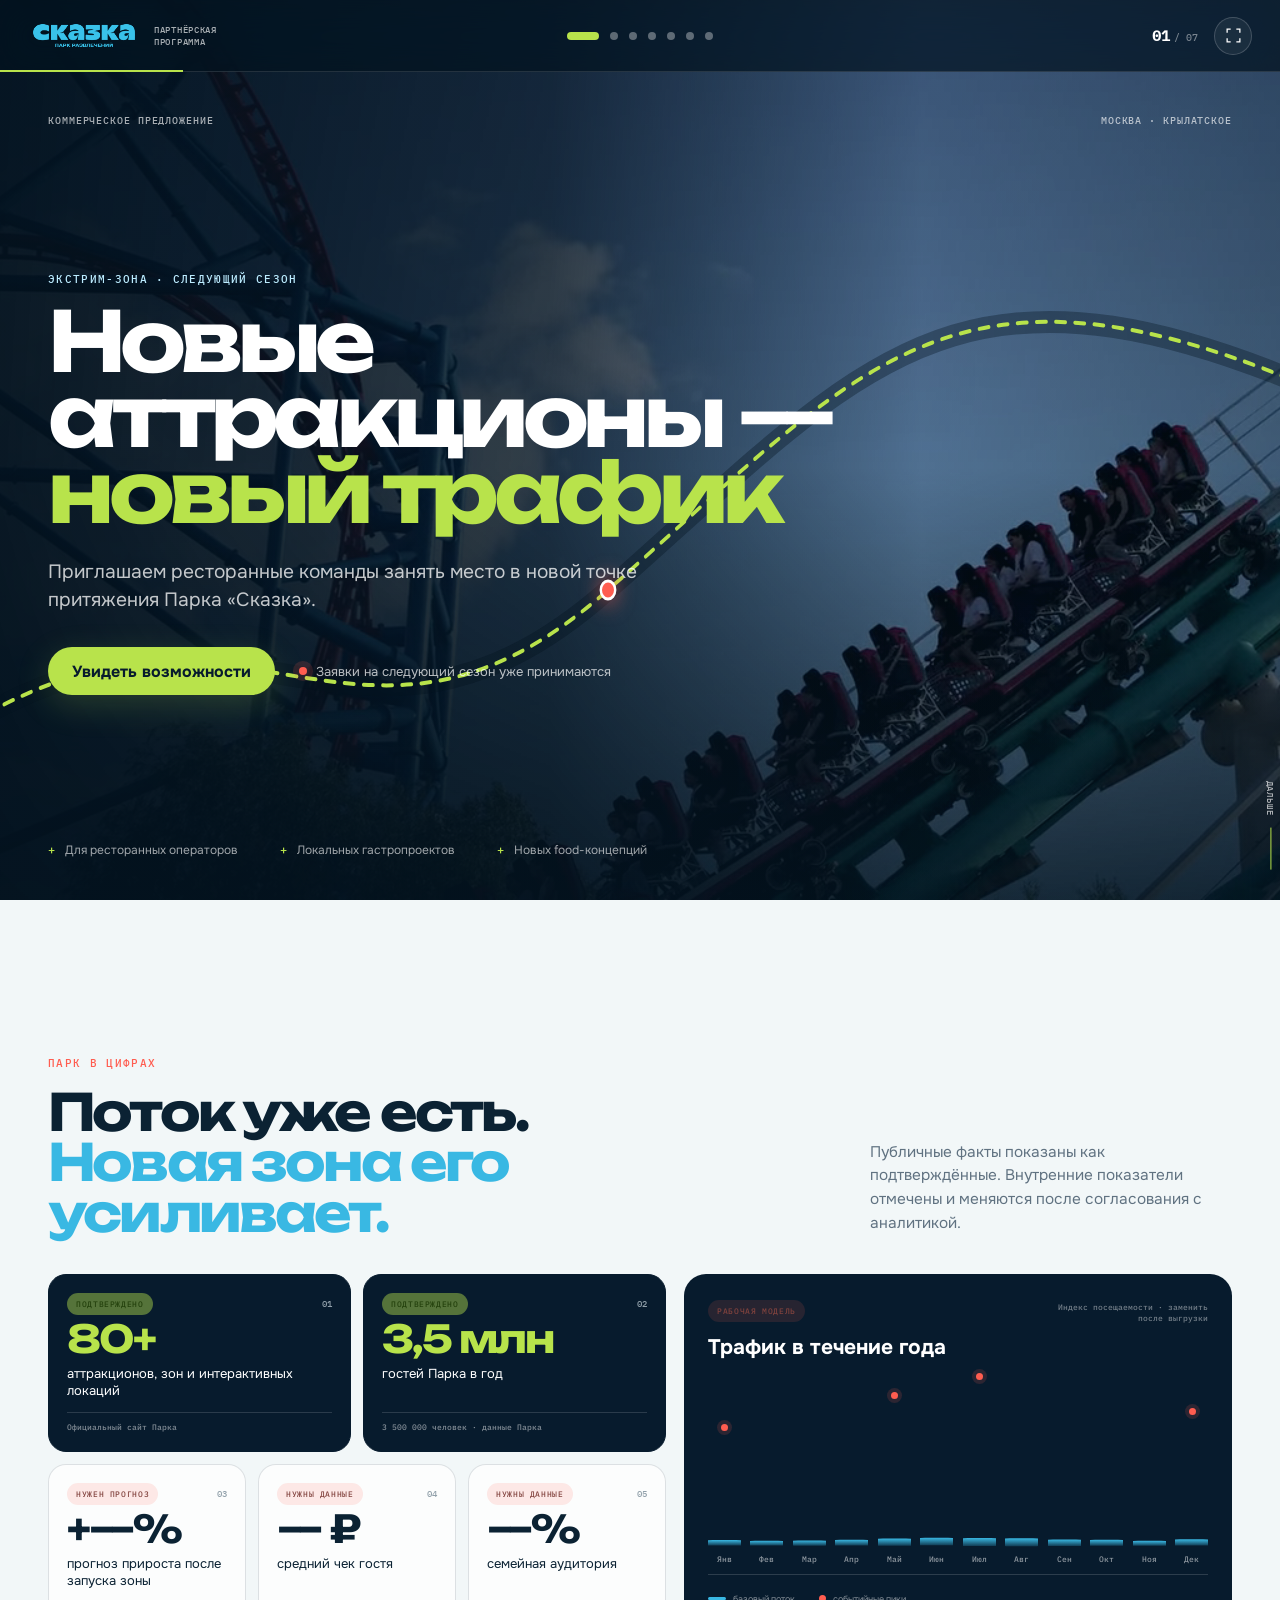
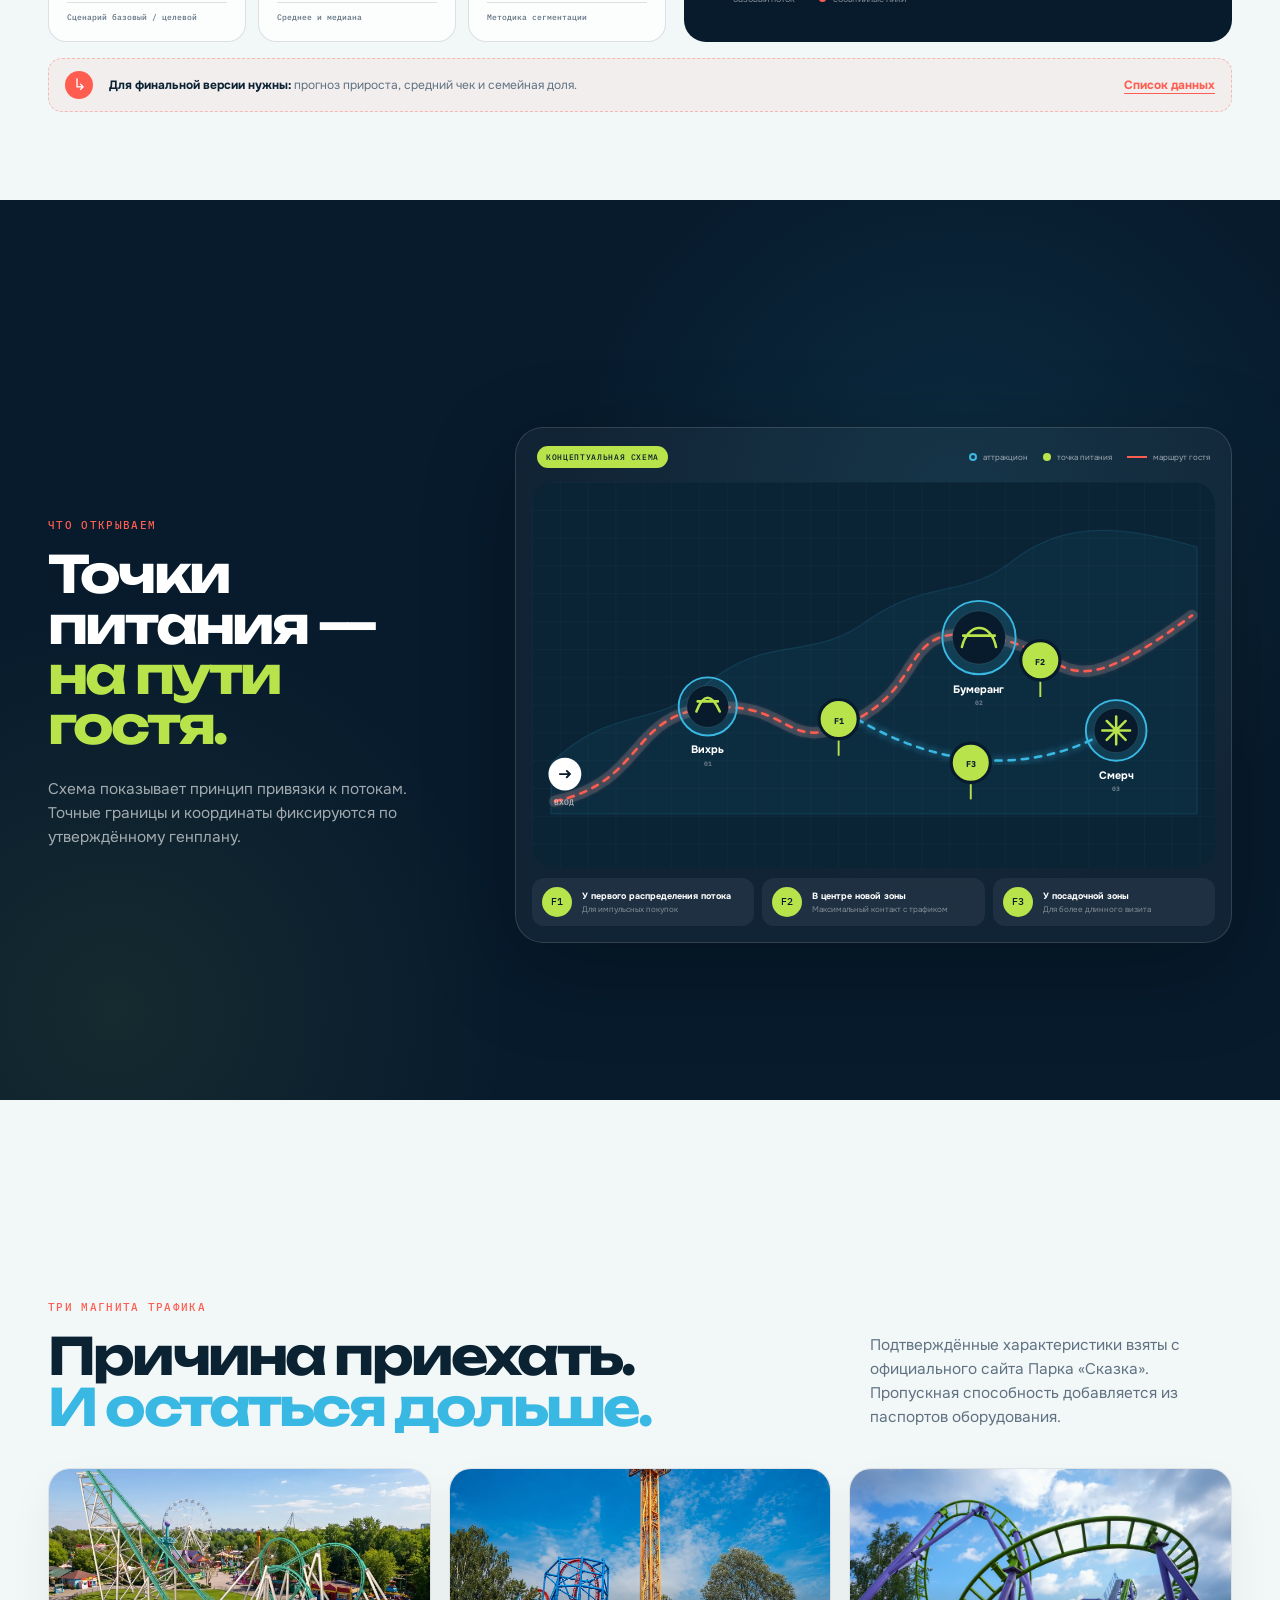
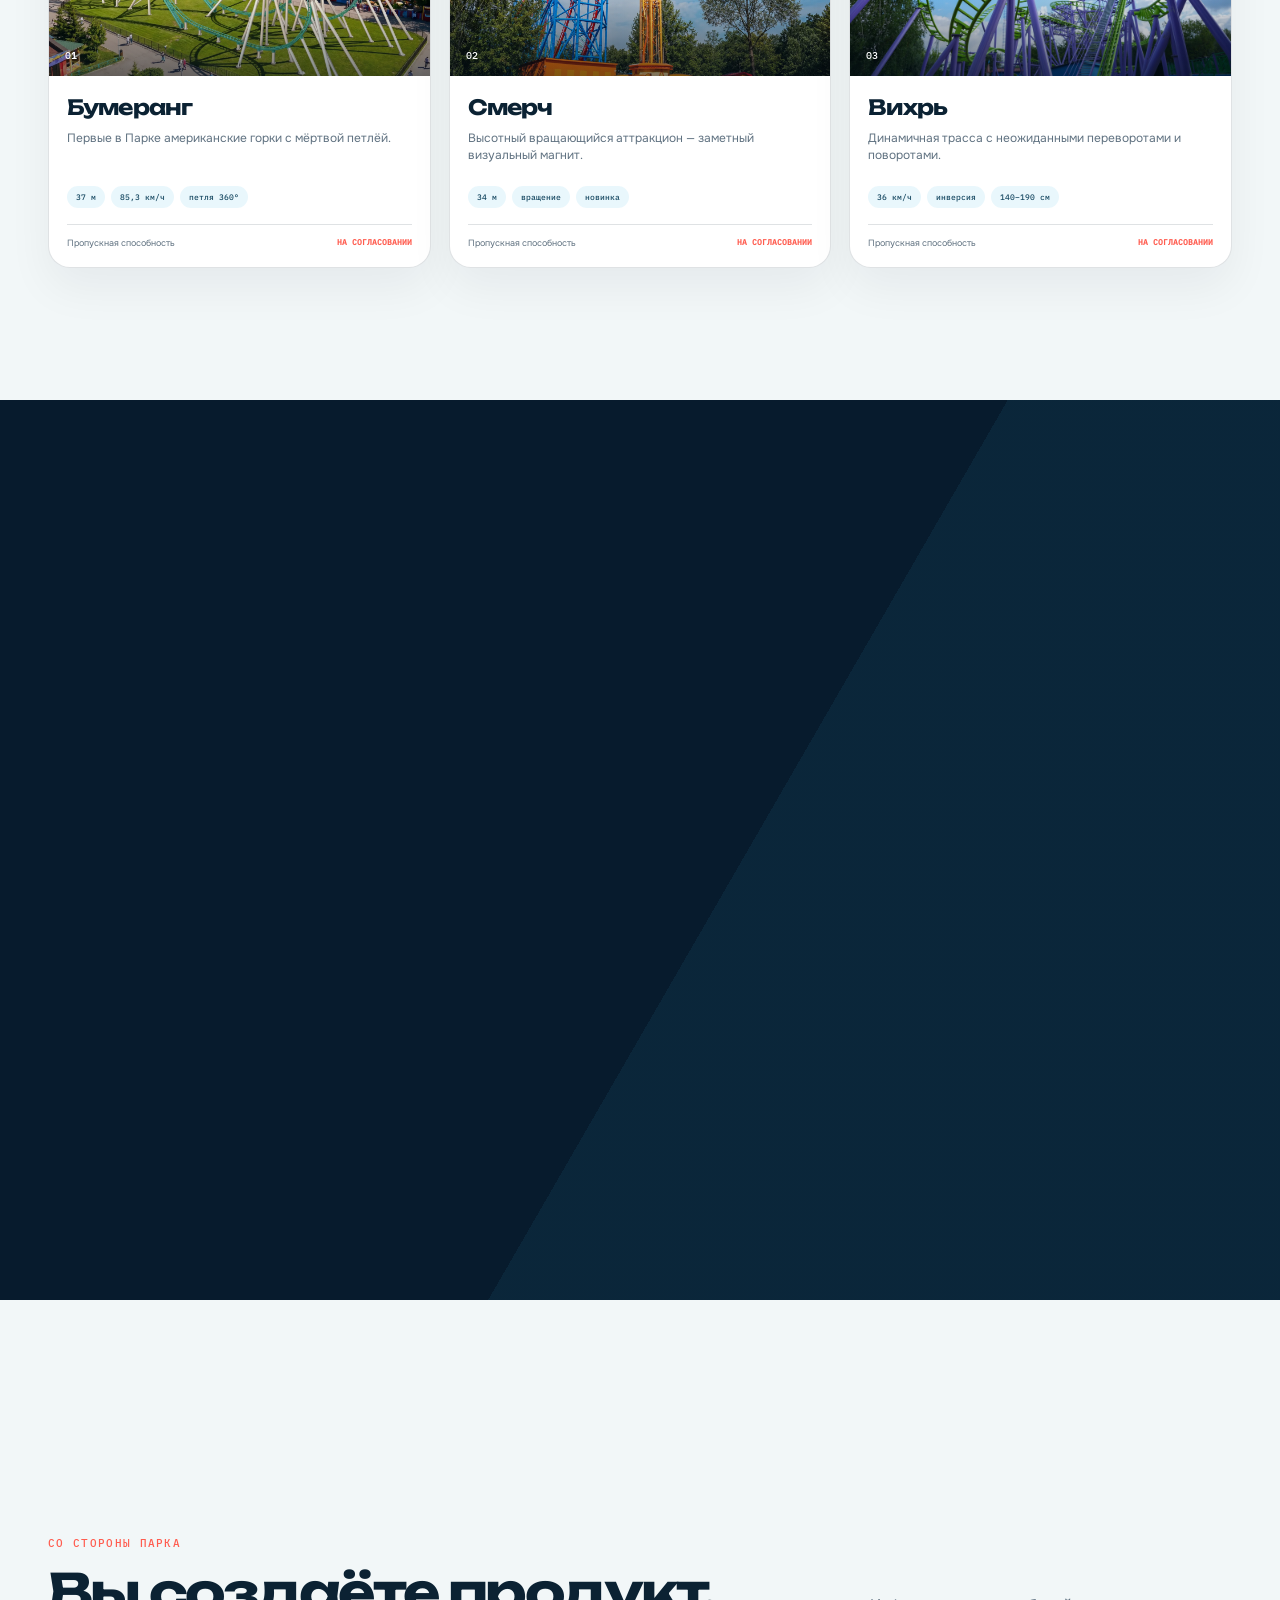
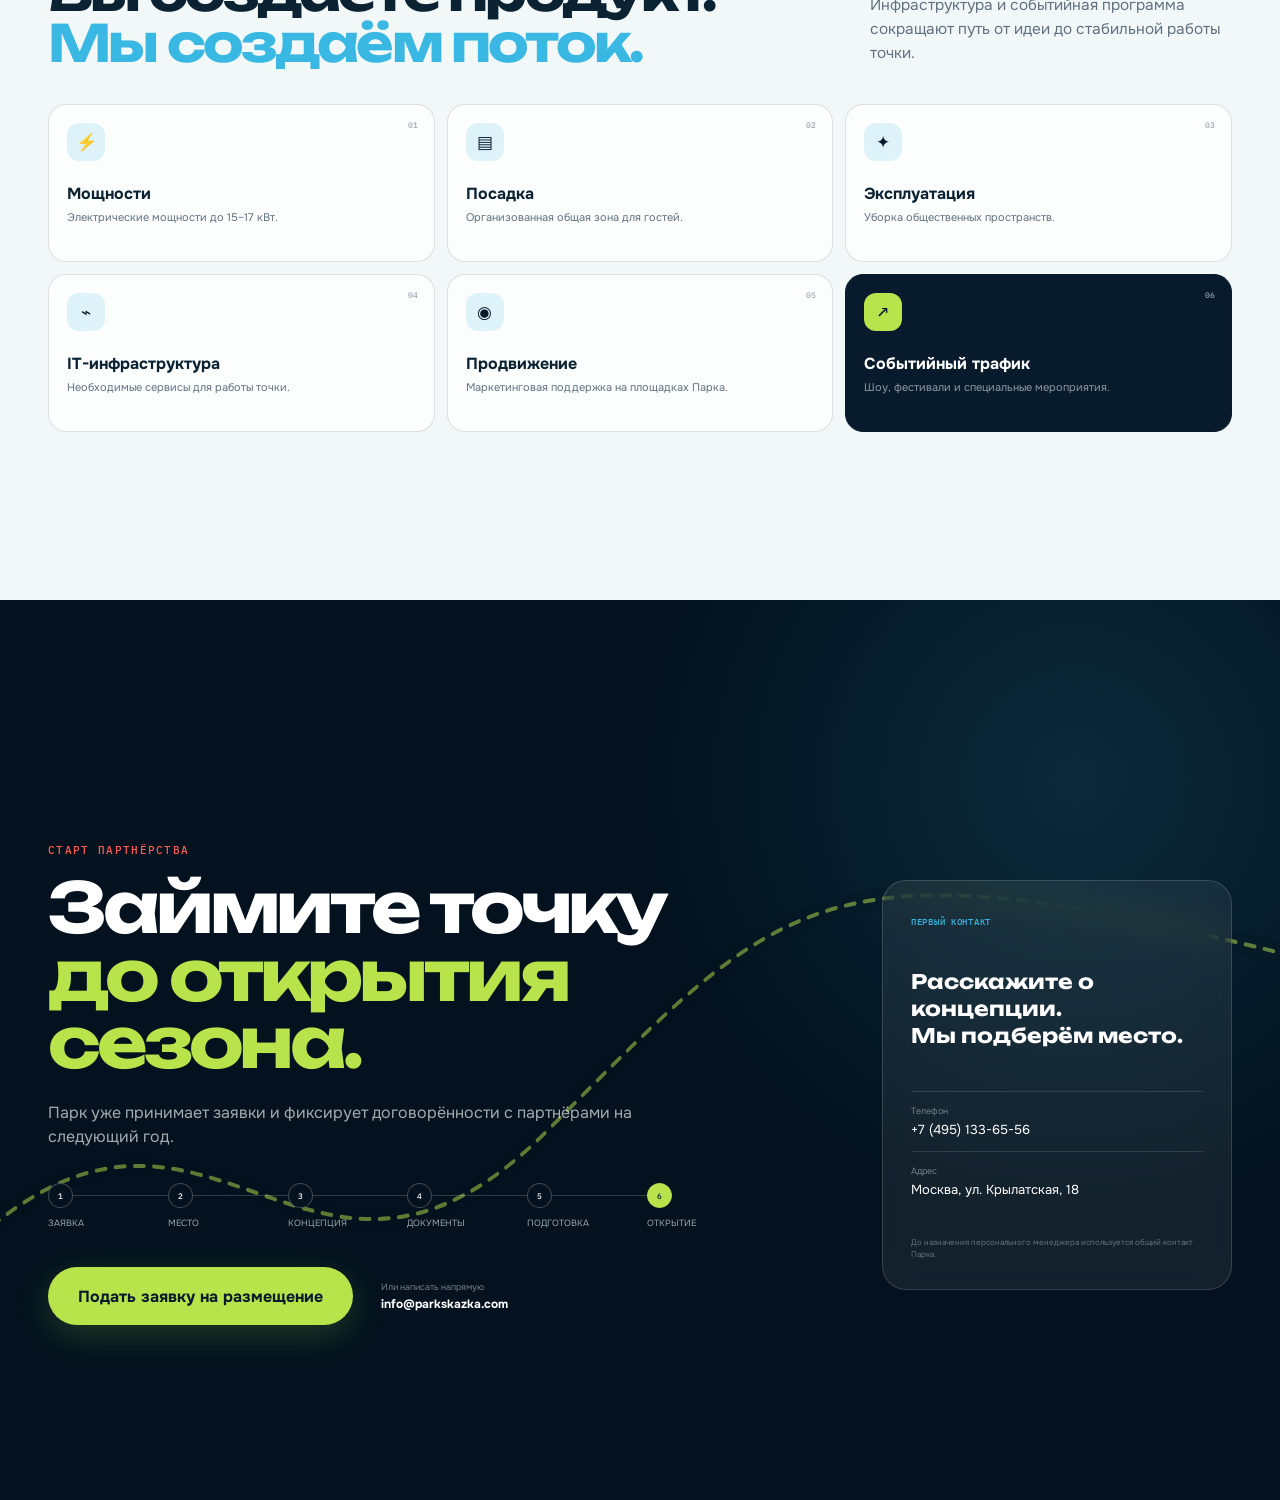
==== index.html @ 06afc8cb "Update annual park traffic" ====
<!doctype html>
<html lang="ru">
<head>
  <meta charset="utf-8">
  <meta name="viewport" content="width=device-width, initial-scale=1">
  <meta name="theme-color" content="#071b2d">
  <meta name="description" content="Коммерческая web-презентация Парка «Сказка» для ресторанных операторов и гастрономических проектов.">
  <link rel="canonical" href="https://nessbleesn.github.io/skazka-gastro-partners/">
  <meta property="og:type" content="website">
  <meta property="og:locale" content="ru_RU">
  <meta property="og:site_name" content="Парк «Сказка»">
  <meta property="og:title" content="Новые аттракционы — новый трафик">
  <meta property="og:description" content="Партнёрская программа Парка «Сказка» для ресторанных операторов и гастрономических проектов.">
  <meta property="og:url" content="https://nessbleesn.github.io/skazka-gastro-partners/">
  <meta property="og:image" content="https://nessbleesn.github.io/skazka-gastro-partners/assets/images/boomerang-hero-poster.jpg">
  <meta name="twitter:card" content="summary_large_image">
  <meta name="twitter:title" content="Новые аттракционы — новый трафик">
  <meta name="twitter:description" content="Партнёрская программа Парка «Сказка» для гастрономических проектов.">
  <meta name="twitter:image" content="https://nessbleesn.github.io/skazka-gastro-partners/assets/images/boomerang-hero-poster.jpg">
  <title>Новые аттракционы — новый трафик | Парк «Сказка»</title>
  <link rel="icon" href="assets/images/skazka-logo.png">
  <link rel="manifest" href="site.webmanifest">
  <link rel="preload" href="assets/fonts/onest-regular.ttf" as="font" type="font/ttf" crossorigin>
  <link rel="preload" href="assets/fonts/unbounded-700.ttf" as="font" type="font/ttf" crossorigin>
  <link rel="stylesheet" href="styles.css">
</head>
<body>
  <a class="skip-link" href="#numbers">Перейти к содержанию</a>

  <header class="deck-header" aria-label="Навигация по презентации">
    <a class="brand" href="#intro" aria-label="Парк Сказка — к первому экрану">
      <span class="brand-mark"><img src="assets/images/skazka-logo.png" alt="Парк Сказка" width="125" height="42"></span>
      <span class="brand-context">Партнёрская программа</span>
    </a>

    <nav class="chapter-nav" aria-label="Разделы презентации">
      <button class="chapter-dot is-active" type="button" data-target="intro" aria-label="Возможность" aria-current="step"></button>
      <button class="chapter-dot" type="button" data-target="numbers" aria-label="Парк в цифрах"></button>
      <button class="chapter-dot" type="button" data-target="zone" aria-label="Карта зоны"></button>
      <button class="chapter-dot" type="button" data-target="attractions" aria-label="Аттракционы"></button>
      <button class="chapter-dot" type="button" data-target="offer" aria-label="Коммерческая модель"></button>
      <button class="chapter-dot" type="button" data-target="support" aria-label="Поддержка парка"></button>
      <button class="chapter-dot" type="button" data-target="join" aria-label="Стать партнёром"></button>
    </nav>

    <div class="deck-tools">
      <span class="deck-counter" aria-live="polite"><strong id="current-slide">01</strong><span>/ 07</span></span>
      <button class="icon-button" id="fullscreen-button" type="button" aria-label="Открыть на весь экран" title="На весь экран">
        <svg aria-hidden="true" viewBox="0 0 24 24"><path d="M8 3H3v5M16 3h5v5M8 21H3v-5M16 21h5v-5"/></svg>
      </button>
    </div>
  </header>

  <main class="deck" id="presentation">
    <section class="slide slide--hero" id="intro" data-chapter="Возможность" aria-labelledby="intro-title">
      <div class="hero-media" aria-hidden="true">
        <img src="assets/images/boomerang-hero-poster.jpg" alt="">
        <video id="hero-video" autoplay muted loop playsinline preload="metadata" poster="assets/images/boomerang-hero-poster.jpg" tabindex="-1">
          <source src="assets/video/boomerang-hero.webm" type="video/webm">
          <source src="assets/video/boomerang-hero.mp4" type="video/mp4">
        </video>
        <div class="hero-wash"></div>
      </div>
      <svg class="route route--hero" viewBox="0 0 1600 900" preserveAspectRatio="none" aria-hidden="true">
        <path class="route-shadow" d="M-60 735 C 300 545, 440 815, 760 590 S 1190 230, 1660 395"/>
        <path class="route-line" d="M-60 735 C 300 545, 440 815, 760 590 S 1190 230, 1660 395"/>
        <circle cx="760" cy="590" r="9" class="route-point"/>
      </svg>

      <div class="slide-shell hero-shell">
        <div class="hero-kicker reveal">
          <span>Коммерческое предложение</span>
          <span>Москва · Крылатское</span>
        </div>

        <div class="hero-copy">
          <p class="overline reveal">Экстрим-зона · следующий сезон</p>
          <h1 id="intro-title" class="hero-title reveal"><span>Новые аттракционы —</span><strong>новый трафик</strong></h1>
          <p class="hero-lead reveal">Приглашаем ресторанные команды занять место в новой точке притяжения Парка «Сказка».</p>
          <div class="hero-actions reveal">
            <a class="button button--primary" href="#zone">Увидеть возможности</a>
            <span class="hero-note"><i></i> Заявки на следующий сезон уже принимаются</span>
          </div>
        </div>

        <div class="hero-foot reveal">
          <span>Для ресторанных операторов</span>
          <span>Локальных гастропроектов</span>
          <span>Новых food-концепций</span>
        </div>
      </div>
      <a class="scroll-cue" href="#numbers" aria-label="Следующий экран"><span>Дальше</span><i></i></a>
    </section>

    <section class="slide slide--numbers" id="numbers" data-chapter="Парк в цифрах" aria-labelledby="numbers-title">
      <div class="slide-shell">
        <header class="section-heading reveal">
          <p class="overline">Парк в цифрах</p>
          <h2 id="numbers-title">Поток уже есть.<br><em>Новая зона его усиливает.</em></h2>
          <p>Публичные факты показаны как подтверждённые. Внутренние показатели отмечены и меняются после согласования с аналитикой.</p>
        </header>

        <div class="numbers-layout">
          <div class="metric-grid" id="metric-grid" aria-label="Ключевые показатели"></div>

          <article class="season-card reveal" aria-labelledby="season-title">
            <div class="season-card__head">
              <div>
                <span class="data-status data-status--draft">Рабочая модель</span>
                <h3 id="season-title">Трафик в течение года</h3>
              </div>
              <p>Индекс посещаемости · заменить после выгрузки</p>
            </div>
            <div class="chart" id="season-chart" role="img" aria-label="Иллюстративный график сезонности по 12 месяцам"></div>
            <div class="chart-legend"><span><i class="legend-line"></i> базовый поток</span><span><i class="legend-dot"></i> событийные пики</span></div>
          </article>
        </div>

        <aside class="data-request reveal">
          <span class="data-request__icon">↳</span>
          <p><strong>Для финальной версии нужны:</strong> прогноз прироста, средний чек и семейная доля.</p>
          <button type="button" class="text-button" data-open-data>Список данных</button>
        </aside>
      </div>
    </section>

    <section class="slide slide--zone" id="zone" data-chapter="Карта зоны" aria-labelledby="zone-title">
      <div class="slide-shell zone-shell">
        <header class="section-heading section-heading--light reveal">
          <p class="overline">Что открываем</p>
          <h2 id="zone-title">Точки питания —<br><em>на пути гостя.</em></h2>
          <p>Схема показывает принцип привязки к потокам. Точные границы и координаты фиксируются по утверждённому генплану.</p>
        </header>

        <div class="zone-map reveal" aria-label="Концептуальная схема новой экстрим-зоны">
          <div class="map-topline">
            <span class="data-status data-status--concept">Концептуальная схема</span>
            <div class="map-legend"><span><i class="legend-attraction"></i>аттракцион</span><span><i class="legend-food"></i>точка питания</span><span><i class="legend-flow"></i>маршрут гостя</span></div>
          </div>

          <svg class="map-art" viewBox="0 0 1080 610" role="img" aria-labelledby="map-title map-desc">
            <title id="map-title">Схема размещения аттракционов и точек питания</title>
            <desc id="map-desc">Поток движется от входа через аттракционы Вихрь, Бумеранг и Смерч. Три потенциальные точки питания располагаются у пересечений маршрутов.</desc>
            <defs>
              <pattern id="grid" width="44" height="44" patternUnits="userSpaceOnUse"><path d="M44 0H0V44" fill="none" stroke="rgba(255,255,255,.06)"/></pattern>
              <filter id="glow"><feGaussianBlur stdDeviation="6" result="blur"/><feMerge><feMergeNode in="blur"/><feMergeNode in="SourceGraphic"/></feMerge></filter>
            </defs>
            <rect width="1080" height="610" rx="30" fill="url(#grid)"/>
            <path class="map-terrain" d="M30 445c94-92 164-55 239-120 102-88 171-40 258-103 95-70 155-35 234-98 71-55 153-63 291-21v422H30z"/>
            <path class="map-flow map-flow--ghost" d="M36 505 C180 474 153 367 284 357 S399 436 514 375 579 221 720 244 826 373 1044 211"/>
            <path class="map-flow" d="M36 505 C180 474 153 367 284 357 S399 436 514 375 579 221 720 244 826 373 1044 211"/>
            <path class="map-flow map-flow--branch" d="M514 375 C650 455 791 463 914 393"/>

            <g class="map-entry" transform="translate(52 462)"><circle r="26"/><path d="M-8 0h16M3-5l5 5-5 5"/><text x="-18" y="49">Вход</text></g>

            <g class="map-node map-node--ride" transform="translate(278 355)">
              <circle r="46"/><circle r="33"/><path d="M-18 8c11-29 24-29 37 0M-16-8h32"/>
              <text x="0" y="74">Вихрь</text><text class="map-node__num" x="0" y="94">01</text>
            </g>
            <g class="map-node map-node--ride" transform="translate(707 246)">
              <circle r="58"/><circle r="42"/><path d="M-27 15c9-40 46-40 54 0M-25-3h50"/>
              <text x="0" y="87">Бумеранг</text><text class="map-node__num" x="0" y="107">02</text>
            </g>
            <g class="map-node map-node--ride" transform="translate(924 393)">
              <circle r="48"/><circle r="35"/><path d="M0-22v44M-22 0h44M-15-15l30 30M15-15l-30 30"/>
              <text x="0" y="76">Смерч</text><text class="map-node__num" x="0" y="96">03</text>
            </g>

            <g class="map-node map-node--food" transform="translate(485 375)" tabindex="0" role="button" aria-label="Потенциальная точка F1, отдельный корнер">
              <circle r="31"/><text x="0" y="7">F1</text><path d="M0 34v24"/>
            </g>
            <g class="map-node map-node--food" transform="translate(804 282)" tabindex="0" role="button" aria-label="Потенциальная точка F2, место в общем фуд-корте">
              <circle r="31"/><text x="0" y="7">F2</text><path d="M0 34v24"/>
            </g>
            <g class="map-node map-node--food" transform="translate(694 444)" tabindex="0" role="button" aria-label="Потенциальная точка F3, отдельный корнер">
              <circle r="31"/><text x="0" y="7">F3</text><path d="M0 34v24"/>
            </g>
          </svg>

          <div class="map-opportunities">
            <article><span>F1</span><div><strong>У первого распределения потока</strong><small>Для импульсных покупок</small></div></article>
            <article><span>F2</span><div><strong>В центре новой зоны</strong><small>Максимальный контакт с трафиком</small></div></article>
            <article><span>F3</span><div><strong>У посадочной зоны</strong><small>Для более длинного визита</small></div></article>
          </div>
        </div>
      </div>
    </section>

    <section class="slide slide--attractions" id="attractions" data-chapter="Аттракционы" aria-labelledby="attractions-title">
      <div class="slide-shell">
        <header class="section-heading reveal">
          <p class="overline">Три магнита трафика</p>
          <h2 id="attractions-title">Причина приехать.<br><em>И остаться дольше.</em></h2>
          <p>Подтверждённые характеристики взяты с официального сайта Парка «Сказка». Пропускная способность добавляется из паспортов оборудования.</p>
        </header>
        <div class="ride-grid" id="ride-grid"></div>
      </div>
    </section>

    <section class="slide slide--offer" id="offer" data-chapter="Коммерческая модель" aria-labelledby="offer-title">
      <div class="slide-shell offer-shell">
        <header class="section-heading section-heading--light reveal">
          <p class="overline">Коммерческое предложение</p>
          <h2 id="offer-title">Понятная модель.<br><em>Два формата входа.</em></h2>
        </header>

        <div class="offer-layout">
          <article class="commercial-card reveal">
            <div class="commercial-card__label">Предварительные условия</div>
            <div class="commercial-formula"><strong>15%</strong><span>от товарооборота</span></div>
            <div class="commercial-plus">+</div>
            <div class="commercial-utilities"><strong>коммунальные платежи</strong><span>по фактическому потреблению</span></div>
            <p>Финальные условия фиксируются после выбора локации и согласования концепции.</p>
          </article>

          <div class="format-stack reveal">
            <article class="format-card">
              <div class="format-card__number">01</div>
              <div><span class="format-card__type">Автономный формат</span><h3>Отдельный food-корнер</h3><p>Собственная айдентика, витрина и меню в точке с выделенным потоком.</p></div>
              <ul><li>До 15–17 кВт</li><li>Свой сценарий выдачи</li><li>Отдельная локация</li></ul>
            </article>
            <article class="format-card">
              <div class="format-card__number">02</div>
              <div><span class="format-card__type">Совместный формат</span><h3>Точка в общем фуд-корте</h3><p>Быстрый запуск в готовой гастрономической среде с общей посадкой.</p></div>
              <ul><li>Общая посадка</li><li>Единый поток</li><li>Компактный запуск</li></ul>
            </article>
          </div>
        </div>
      </div>
    </section>

    <section class="slide slide--support" id="support" data-chapter="Поддержка парка" aria-labelledby="support-title">
      <div class="slide-shell">
        <header class="section-heading reveal">
          <p class="overline">Со стороны Парка</p>
          <h2 id="support-title">Вы создаёте продукт.<br><em>Мы создаём поток.</em></h2>
          <p>Инфраструктура и событийная программа сокращают путь от идеи до стабильной работы точки.</p>
        </header>

        <div class="support-grid">
          <article class="support-card reveal"><span>01</span><div class="support-icon">⚡</div><h3>Мощности</h3><p>Электрические мощности до 15–17 кВт.</p></article>
          <article class="support-card reveal"><span>02</span><div class="support-icon">▤</div><h3>Посадка</h3><p>Организованная общая зона для гостей.</p></article>
          <article class="support-card reveal"><span>03</span><div class="support-icon">✦</div><h3>Эксплуатация</h3><p>Уборка общественных пространств.</p></article>
          <article class="support-card reveal"><span>04</span><div class="support-icon">⌁</div><h3>IT-инфраструктура</h3><p>Необходимые сервисы для работы точки.</p></article>
          <article class="support-card reveal"><span>05</span><div class="support-icon">◉</div><h3>Продвижение</h3><p>Маркетинговая поддержка на площадках Парка.</p></article>
          <article class="support-card support-card--accent reveal"><span>06</span><div class="support-icon">↗</div><h3>Событийный трафик</h3><p>Шоу, фестивали и специальные мероприятия.</p></article>
        </div>
      </div>
    </section>

    <section class="slide slide--join" id="join" data-chapter="Стать партнёром" aria-labelledby="join-title">
      <svg class="route route--join" viewBox="0 0 1600 900" preserveAspectRatio="none" aria-hidden="true">
        <path class="route-shadow" d="M-50 655 C260 410 380 775 685 530 S1030 235 1660 365"/>
        <path class="route-line" d="M-50 655 C260 410 380 775 685 530 S1030 235 1660 365"/>
      </svg>
      <div class="slide-shell join-shell">
        <div class="join-copy">
          <p class="overline reveal">Старт партнёрства</p>
          <h2 id="join-title" class="reveal">Займите точку<br><em>до открытия сезона.</em></h2>
          <p class="join-lead reveal">Парк уже принимает заявки и фиксирует договорённости с партнёрами на следующий год.</p>

          <ol class="steps reveal" aria-label="Этапы подключения">
            <li><span>1</span>Заявка</li><li><span>2</span>Место</li><li><span>3</span>Концепция</li><li><span>4</span>Документы</li><li><span>5</span>Подготовка</li><li><span>6</span>Открытие</li>
          </ol>

          <div class="join-actions reveal">
            <button class="button button--primary button--large" type="button" data-open-form>Подать заявку на размещение</button>
            <a class="contact-link" href="mailto:info@parkskazka.com"><span>Или написать напрямую</span><strong>info@parkskazka.com</strong></a>
          </div>
        </div>

        <aside class="join-panel reveal">
          <span class="join-panel__eyebrow">Первый контакт</span>
          <strong>Расскажите о концепции.<br>Мы подберём место.</strong>
          <dl><div><dt>Телефон</dt><dd><a href="tel:+74951336556">+7 (495) 133-65-56</a></dd></div><div><dt>Адрес</dt><dd>Москва, ул. Крылатская, 18</dd></div></dl>
          <small>До назначения персонального менеджера используется общий контакт Парка.</small>
        </aside>
      </div>
    </section>
  </main>

  <dialog class="modal" id="application-modal" aria-labelledby="application-title">
    <form class="application-form" id="application-form" method="dialog">
      <button class="modal-close" type="button" data-close-modal aria-label="Закрыть">×</button>
      <p class="overline">Заявка на размещение</p>
      <h2 id="application-title">Давайте обсудим<br>вашу точку</h2>
      <p class="modal-intro">Заполните короткую форму — заявка откроется в вашем почтовом приложении и будет адресована Парку.</p>

      <div class="form-grid">
        <label><span>Ваше имя *</span><input name="name" autocomplete="name" required placeholder="Как к вам обращаться"></label>
        <label><span>Компания / проект *</span><input name="company" autocomplete="organization" required placeholder="Название бренда"></label>
        <label><span>Телефон или e-mail *</span><input name="contact" required placeholder="Удобный контакт"></label>
        <label><span>Формат</span><select name="format"><option>Отдельный food-корнер</option><option>Точка в общем фуд-корте</option><option>Хочу обсудить варианты</option></select></label>
        <label class="form-wide"><span>Коротко о концепции</span><textarea name="concept" rows="4" placeholder="Кухня, меню, опыт работы, желаемая площадь"></textarea></label>
      </div>
      <label class="consent"><input type="checkbox" required><span>Согласен на обработку данных для ответа на заявку.</span></label>
      <button class="button button--primary button--large form-submit" type="submit">Подготовить письмо</button>
      <p class="form-status" id="form-status" aria-live="polite"></p>
    </form>
  </dialog>

  <dialog class="modal modal--data" id="data-modal" aria-labelledby="data-title">
    <div class="data-modal-content">
      <button class="modal-close" type="button" data-close-modal aria-label="Закрыть">×</button>
      <p class="overline">Чек-лист финализации</p>
      <h2 id="data-title">Что запросить<br>у подразделений</h2>
      <ul>
        <li><span>Аналитика</span>гости за 12–24 месяца, помесячно и по дням недели</li>
        <li><span>Финансы</span>средний чек гостя и целевые диапазоны для food-категорий</li>
        <li><span>Маркетинг</span>семейная доля, прогноз прироста и событийный календарь</li>
        <li><span>Техническая служба</span>генплан, мощности, вода/канализация и паспорта аттракционов</li>
        <li><span>Коммерция</span>площади, число точек, финальные условия и ответственный контакт</li>
      </ul>
    </div>
  </dialog>

  <script src="content.js"></script>
  <script src="app.js"></script>
</body>
</html>
---- styles.css ----
@font-face {
  font-family: "Onest";
  src: url("assets/fonts/onest-regular.ttf") format("truetype");
  font-style: normal;
  font-weight: 400;
  font-display: swap;
}

@font-face {
  font-family: "Onest";
  src: url("assets/fonts/onest-600.ttf") format("truetype");
  font-style: normal;
  font-weight: 600;
  font-display: swap;
}

@font-face {
  font-family: "Onest";
  src: url("assets/fonts/onest-700.ttf") format("truetype");
  font-style: normal;
  font-weight: 700;
  font-display: swap;
}

@font-face {
  font-family: "Unbounded";
  src: url("assets/fonts/unbounded-700.ttf") format("truetype");
  font-style: normal;
  font-weight: 700;
  font-display: swap;
}

@font-face {
  font-family: "IBM Plex Mono";
  src: url("assets/fonts/ibm-plex-mono-500.ttf") format("truetype");
  font-style: normal;
  font-weight: 500;
  font-display: swap;
}

:root {
  --night: #071b2d;
  --night-deep: #03121e;
  --blue: #39b8e3;
  --blue-light: #bcecff;
  --coral: #ff5d50;
  --lime: #b8e34b;
  --mist: #f2f7f8;
  --paper: #ffffff;
  --ink: #0b2233;
  --muted: #607281;
  --line: rgba(8, 34, 52, 0.13);
  --shell: min(1320px, calc(100vw - 96px));
  --header-h: 72px;
  --ease: cubic-bezier(.22, 1, .36, 1);
  --deck-progress: 14.28%;
}

*, *::before, *::after { box-sizing: border-box; }

html {
  scroll-behavior: smooth;
  scroll-snap-type: y mandatory;
  background: var(--night);
}

body {
  margin: 0;
  color: var(--ink);
  background: var(--night);
  font-family: "Onest", Arial, sans-serif;
  -webkit-font-smoothing: antialiased;
  overflow-x: clip;
}

button, input, textarea, select { font: inherit; }
button, a { -webkit-tap-highlight-color: transparent; }
a { color: inherit; }

:focus-visible {
  outline: 3px solid var(--lime);
  outline-offset: 4px;
}

.skip-link {
  position: fixed;
  z-index: 200;
  left: 20px;
  top: -100px;
  padding: 12px 16px;
  border-radius: 8px;
  color: var(--night);
  background: var(--lime);
  font-weight: 700;
  transition: top .2s ease;
}

.skip-link:focus { top: 18px; }

.deck-header {
  position: fixed;
  z-index: 100;
  inset: 0 0 auto;
  height: var(--header-h);
  display: grid;
  grid-template-columns: 1fr auto 1fr;
  align-items: center;
  gap: 24px;
  padding: 0 28px;
  color: var(--paper);
  background: rgba(3, 18, 30, .72);
  border-bottom: 1px solid rgba(255, 255, 255, .12);
  backdrop-filter: blur(18px) saturate(135%);
  -webkit-backdrop-filter: blur(18px) saturate(135%);
}

.deck-header::after {
  content: "";
  position: absolute;
  left: 0;
  bottom: -1px;
  width: var(--deck-progress);
  height: 2px;
  background: var(--lime);
  transition: width .65s var(--ease);
}

.brand {
  justify-self: start;
  display: flex;
  align-items: center;
  gap: 14px;
  text-decoration: none;
}

.brand-mark {
  display: grid;
  place-items: center;
  width: 112px;
  height: 42px;
  padding: 0;
  overflow: visible;
  border-radius: 0;
  background: transparent;
}

.brand-mark img { display: block; width: 100%; height: auto; }

.brand-context {
  max-width: 96px;
  font-family: "IBM Plex Mono", monospace;
  font-size: 9px;
  line-height: 1.25;
  letter-spacing: .08em;
  text-transform: uppercase;
  color: rgba(255, 255, 255, .66);
}

.chapter-nav { display: flex; align-items: center; gap: 11px; }

.chapter-dot {
  width: 8px;
  height: 8px;
  padding: 0;
  border: 0;
  border-radius: 999px;
  background: rgba(255, 255, 255, .35);
  cursor: pointer;
  transition: width .3s var(--ease), background-color .3s ease;
}

.chapter-dot:hover { background: rgba(255, 255, 255, .75); }
.chapter-dot.is-active { width: 32px; background: var(--lime); }

.deck-tools { justify-self: end; display: flex; align-items: center; gap: 16px; }
.deck-counter { display: flex; align-items: baseline; gap: 4px; font-family: "IBM Plex Mono", monospace; }
.deck-counter strong { font-size: 15px; color: var(--paper); }
.deck-counter span { font-size: 10px; color: rgba(255,255,255,.45); }

.icon-button {
  display: grid;
  place-items: center;
  width: 38px;
  height: 38px;
  padding: 0;
  border: 1px solid rgba(255,255,255,.18);
  border-radius: 50%;
  color: var(--paper);
  background: rgba(255,255,255,.06);
  cursor: pointer;
  transition: border-color .2s ease, background .2s ease, color .2s ease;
}

.icon-button:hover, .icon-button.is-active { color: var(--night); background: var(--lime); border-color: var(--lime); }
.icon-button svg { width: 17px; fill: none; stroke: currentColor; stroke-width: 1.8; }

.deck { position: relative; }

.slide {
  position: relative;
  min-height: 100svh;
  scroll-snap-align: start;
  scroll-snap-stop: always;
  overflow: hidden;
  isolation: isolate;
}

.slide-shell {
  position: relative;
  z-index: 2;
  width: var(--shell);
  min-height: 100svh;
  margin: 0 auto;
  padding: calc(var(--header-h) + 40px) 0 42px;
  display: flex;
  flex-direction: column;
  justify-content: center;
}

.reveal {
  opacity: 0;
  transform: translateY(24px);
  transition: opacity .75s var(--ease), transform .75s var(--ease);
}

.slide.is-active .reveal { opacity: 1; transform: translateY(0); }
.slide.is-active .reveal:nth-child(2) { transition-delay: .08s; }
.slide.is-active .reveal:nth-child(3) { transition-delay: .14s; }
.slide.is-active .reveal:nth-child(4) { transition-delay: .2s; }
.slide.is-active .reveal:nth-child(5) { transition-delay: .26s; }
.slide.is-active .reveal:nth-child(6) { transition-delay: .32s; }

.overline {
  margin: 0 0 18px;
  font-family: "IBM Plex Mono", monospace;
  font-size: 11px;
  line-height: 1;
  letter-spacing: .12em;
  text-transform: uppercase;
  color: var(--coral);
}

.section-heading {
  display: grid;
  grid-template-columns: minmax(0, 1.35fr) minmax(270px, .65fr);
  align-items: end;
  column-gap: 70px;
  margin-bottom: clamp(24px, 4vh, 48px);
}

.section-heading .overline { grid-column: 1 / -1; }

.section-heading h2 {
  margin: 0;
  font-family: "Unbounded", sans-serif;
  font-size: clamp(34px, 4vw, 64px);
  line-height: .98;
  letter-spacing: -.055em;
}

.section-heading h2 em { color: var(--blue); font-style: normal; }
.section-heading > p:last-child { max-width: 500px; margin: 0 0 2px; color: var(--muted); font-size: clamp(14px, 1.2vw, 17px); line-height: 1.55; }
.section-heading--light { color: var(--paper); }
.section-heading--light h2 em { color: var(--lime); }
.section-heading--light > p:last-child { color: rgba(255,255,255,.62); }

.button {
  display: inline-flex;
  align-items: center;
  justify-content: center;
  min-height: 48px;
  padding: 0 24px;
  border: 0;
  border-radius: 999px;
  text-decoration: none;
  font-weight: 700;
  cursor: pointer;
  transition: transform .2s ease, background .2s ease, box-shadow .2s ease;
}

.button:hover { transform: translateY(-2px); }
.button--primary { color: var(--night); background: var(--lime); box-shadow: 0 10px 34px rgba(184, 227, 75, .18); }
.button--primary:hover { background: #c8ef66; box-shadow: 0 14px 40px rgba(184, 227, 75, .28); }
.button--large { min-height: 58px; padding: 0 30px; }

.data-status {
  display: inline-flex;
  align-items: center;
  min-height: 22px;
  padding: 0 9px;
  border-radius: 999px;
  font-family: "IBM Plex Mono", monospace;
  font-size: 8px;
  line-height: 1;
  letter-spacing: .08em;
  text-transform: uppercase;
  white-space: nowrap;
}

.data-status--verified { color: #23400c; background: rgba(184, 227, 75, .44); }
.data-status--pending, .data-status--draft { color: #82433e; background: rgba(255, 93, 80, .13); }
.data-status--concept { color: var(--night); background: var(--lime); }

/* Hero */
.slide--hero { color: var(--paper); background: var(--night); }
.hero-media, .hero-wash { position: absolute; inset: 0; }
.hero-media img, .hero-media video { width: 100%; height: 100%; object-fit: cover; object-position: center 38%; filter: saturate(.88) contrast(1.04); }
.hero-media video { position: absolute; inset: 0; opacity: 0; transition: opacity .7s ease; }
.hero-media video.is-ready { opacity: 1; }
.hero-wash { background: linear-gradient(90deg, rgba(3,18,30,.96) 0%, rgba(3,18,30,.79) 43%, rgba(3,18,30,.34) 72%, rgba(3,18,30,.5) 100%), linear-gradient(180deg, rgba(3,18,30,.25) 0%, rgba(3,18,30,.1) 52%, rgba(3,18,30,.8) 100%); }
.hero-shell { justify-content: space-between; padding-top: calc(var(--header-h) + 42px); }
.hero-kicker { display: flex; justify-content: space-between; font-family: "IBM Plex Mono", monospace; font-size: 10px; letter-spacing: .09em; text-transform: uppercase; color: rgba(255,255,255,.65); }
.hero-copy { width: min(980px, 78vw); padding: clamp(24px, 6vh, 80px) 0; }
.hero-copy .overline { color: var(--blue-light); }

.hero-title {
  margin: 0;
  font-family: "Unbounded", sans-serif;
  font-size: clamp(50px, 6.5vw, 110px);
  line-height: .91;
  letter-spacing: -.065em;
}

.hero-title span, .hero-title strong { display: block; }
.hero-title strong { color: var(--lime); font-weight: 700; }
.hero-lead { max-width: 650px; margin: 28px 0 0; color: rgba(255,255,255,.76); font-size: clamp(17px, 1.5vw, 22px); line-height: 1.45; }
.hero-actions { display: flex; align-items: center; gap: 24px; margin-top: 34px; }
.hero-note { display: flex; align-items: center; gap: 9px; color: rgba(255,255,255,.72); font-size: 13px; }
.hero-note i { width: 8px; height: 8px; border-radius: 50%; background: var(--coral); box-shadow: 0 0 0 6px rgba(255,93,80,.15); }
.hero-foot { display: flex; gap: 42px; font-size: 12px; color: rgba(255,255,255,.62); }
.hero-foot span { display: flex; align-items: center; gap: 10px; }
.hero-foot span::before { content: "+"; color: var(--lime); font-family: "IBM Plex Mono", monospace; }

.route { position: absolute; z-index: 1; inset: 0; width: 100%; height: 100%; pointer-events: none; }
.route path { fill: none; stroke-linecap: round; }
.route-shadow { stroke: rgba(3,18,30,.34); stroke-width: 22; }
.route-line { stroke: var(--lime); stroke-width: 4; stroke-dasharray: 12 12; }
.route-point { fill: var(--coral); stroke: var(--paper); stroke-width: 3; filter: drop-shadow(0 0 12px rgba(255,93,80,.9)); }
.slide.is-active .route-line { animation: routeTravel 18s linear infinite; }
@keyframes routeTravel { to { stroke-dashoffset: -480; } }

.scroll-cue {
  position: absolute;
  z-index: 3;
  right: 26px;
  bottom: 30px;
  display: flex;
  align-items: center;
  gap: 12px;
  color: rgba(255,255,255,.65);
  text-decoration: none;
  font-family: "IBM Plex Mono", monospace;
  font-size: 9px;
  letter-spacing: .1em;
  text-transform: uppercase;
  transform: rotate(90deg) translateY(-100%);
  transform-origin: right bottom;
}

.scroll-cue i { width: 42px; height: 1px; background: var(--lime); }

/* Numbers */
.slide--numbers, .slide--attractions, .slide--support { background: var(--mist); }
.numbers-layout { display: grid; grid-template-columns: 1.06fr .94fr; gap: 18px; }
.metric-grid { display: grid; grid-template-columns: repeat(6, 1fr); gap: 12px; }

.metric-card {
  grid-column: span 2;
  min-height: 178px;
  display: flex;
  flex-direction: column;
  padding: 18px;
  border: 1px solid var(--line);
  border-radius: 18px;
  background: rgba(255,255,255,.74);
}

.metric-card:first-child { grid-column: span 3; }
.metric-card:nth-child(2) { grid-column: span 3; }
.metric-card--verified { color: var(--paper); background: var(--night); border-color: var(--night); }
.metric-card__top { display: flex; align-items: center; justify-content: space-between; }
.metric-card__top > span:last-child { color: #91a0aa; font-family: "IBM Plex Mono", monospace; font-size: 9px; }
.metric-card strong { margin-top: auto; font-family: "Unbounded", sans-serif; font-size: clamp(28px, 3vw, 50px); line-height: 1; letter-spacing: -.055em; }
.metric-card--verified strong { color: var(--lime); }
.metric-card p { min-height: 34px; margin: 8px 0 12px; font-size: 13px; line-height: 1.28; }
.metric-card small { padding-top: 9px; border-top: 1px solid var(--line); color: var(--muted); font-family: "IBM Plex Mono", monospace; font-size: 8px; line-height: 1.3; }
.metric-card--verified small { color: rgba(255,255,255,.5); border-color: rgba(255,255,255,.14); }

.season-card { min-height: 368px; padding: 24px; border-radius: 22px; color: var(--paper); background: var(--night); }
.season-card__head { display: flex; justify-content: space-between; align-items: start; gap: 20px; }
.season-card h3 { margin: 12px 0 0; font-size: 21px; }
.season-card__head > p { max-width: 170px; margin: 4px 0 0; text-align: right; color: rgba(255,255,255,.44); font-family: "IBM Plex Mono", monospace; font-size: 8px; line-height: 1.4; }
.chart { height: 215px; display: flex; align-items: stretch; gap: clamp(4px, .75vw, 10px); padding: 25px 0 0; border-bottom: 1px solid rgba(255,255,255,.15); }
.chart-column { flex: 1; display: grid; grid-template-rows: 1fr 20px; gap: 8px; min-width: 0; }
.chart-column__bar { position: relative; display: flex; align-items: end; }
.chart-column__bar span { display: block; width: 100%; height: calc(var(--value) * 1%); min-height: 12px; border-radius: 5px 5px 1px 1px; background: linear-gradient(180deg, var(--blue), rgba(57,184,227,.22)); transform-origin: bottom; transform: scaleY(.05); transition: transform 1s var(--ease); }
.slide.is-active .chart-column__bar span { transform: scaleY(1); }
.chart-column__bar i { position: absolute; left: 50%; bottom: calc(var(--value) * 1%); width: 7px; height: 7px; margin: 0 0 5px -3px; border-radius: 50%; background: var(--coral); box-shadow: 0 0 0 4px rgba(255,93,80,.15); }
.chart-column small { text-align: center; color: rgba(255,255,255,.55); font-family: "IBM Plex Mono", monospace; font-size: 8px; }
.chart-legend { display: flex; gap: 24px; margin-top: 18px; color: rgba(255,255,255,.5); font-size: 9px; }
.chart-legend span { display: flex; align-items: center; gap: 7px; }
.legend-line { width: 18px; height: 3px; border-radius: 3px; background: var(--blue); }
.legend-dot { width: 7px; height: 7px; border-radius: 50%; background: var(--coral); }

.data-request { display: grid; grid-template-columns: auto 1fr auto; align-items: center; gap: 16px; margin-top: 16px; padding: 12px 16px; border: 1px dashed rgba(255,93,80,.38); border-radius: 14px; background: rgba(255,93,80,.055); }
.data-request__icon { display: grid; place-items: center; width: 28px; height: 28px; border-radius: 50%; color: var(--paper); background: var(--coral); }
.data-request p { margin: 0; color: var(--muted); font-size: 12px; }
.data-request strong { color: var(--ink); }
.text-button { padding: 0; border: 0; color: var(--coral); background: transparent; font-size: 12px; font-weight: 700; text-decoration: underline; text-underline-offset: 4px; cursor: pointer; }

/* Zone map */
.slide--zone, .slide--offer, .slide--join { color: var(--paper); background: var(--night); }
.slide--zone::before { content: ""; position: absolute; inset: 0; background: radial-gradient(circle at 75% 34%, rgba(57,184,227,.11), transparent 35%), radial-gradient(circle at 9% 90%, rgba(184,227,75,.08), transparent 28%); }
.zone-shell { display: grid; grid-template-columns: minmax(300px, .36fr) minmax(650px, .64fr); align-items: center; gap: clamp(32px, 5vw, 86px); }
.zone-shell .section-heading { display: block; margin: 0; }
.zone-shell .section-heading h2 { margin-bottom: 28px; }
.zone-shell .section-heading > p:last-child { margin: 0; }

.zone-map { padding: 16px; border: 1px solid rgba(255,255,255,.13); border-radius: 28px; background: rgba(255,255,255,.045); box-shadow: 0 26px 90px rgba(0,0,0,.28); }
.map-topline { min-height: 38px; display: flex; align-items: center; justify-content: space-between; gap: 12px; padding: 0 5px 12px; }
.map-legend { display: flex; gap: 15px; color: rgba(255,255,255,.58); font-size: 8px; }
.map-legend span { display: flex; align-items: center; gap: 6px; }
.map-legend i { display: inline-block; }
.legend-attraction { width: 8px; height: 8px; border: 2px solid var(--blue); border-radius: 50%; }
.legend-food { width: 8px; height: 8px; border-radius: 50%; background: var(--lime); }
.legend-flow { width: 20px; height: 2px; background: var(--coral); }
.map-art { display: block; width: 100%; height: auto; border-radius: 22px; background: #0a2436; }
.map-terrain { fill: rgba(57,184,227,.055); stroke: rgba(57,184,227,.12); stroke-width: 2; }
.map-flow { fill: none; stroke: var(--coral); stroke-width: 4; stroke-linecap: round; stroke-dasharray: 10 11; filter: url(#glow); }
.map-flow--ghost { stroke: rgba(255,255,255,.13); stroke-width: 18; stroke-dasharray: none; filter: none; }
.map-flow--branch { stroke: var(--blue); }
.slide.is-active .map-flow:not(.map-flow--ghost) { animation: routeTravel 14s linear infinite; }
.map-entry circle { fill: var(--paper); }
.map-entry path { fill: none; stroke: var(--night); stroke-width: 3; stroke-linecap: round; }
.map-entry text { fill: rgba(255,255,255,.62); font-family: "IBM Plex Mono", monospace; font-size: 12px; text-transform: uppercase; }
.map-node text { text-anchor: middle; fill: var(--paper); font-family: "Onest", sans-serif; font-weight: 700; font-size: 17px; }
.map-node__num { fill: rgba(255,255,255,.38) !important; font-family: "IBM Plex Mono", monospace !important; font-size: 10px !important; }
.map-node--ride > circle:first-child { fill: rgba(57,184,227,.12); stroke: var(--blue); stroke-width: 3; }
.map-node--ride > circle:nth-child(2) { fill: var(--night); stroke: rgba(255,255,255,.15); stroke-width: 1; }
.map-node--ride path { fill: none; stroke: var(--lime); stroke-width: 4; stroke-linecap: round; }
.map-node--food { cursor: pointer; }
.map-node--food circle { fill: var(--lime); stroke: var(--night); stroke-width: 5; transition: transform .25s var(--ease); }
.map-node--food:hover circle, .map-node--food:focus circle { transform: scale(1.14); transform-box: fill-box; transform-origin: center; }
.map-node--food text { fill: var(--night); font-family: "IBM Plex Mono", monospace; font-size: 13px; }
.map-node--food path { stroke: var(--lime); stroke-width: 3; }
.map-opportunities { display: grid; grid-template-columns: repeat(3, 1fr); gap: 8px; padding-top: 10px; }
.map-opportunities article { display: flex; align-items: center; gap: 10px; min-width: 0; padding: 9px 10px; border-radius: 12px; background: rgba(255,255,255,.055); }
.map-opportunities article > span { display: grid; place-items: center; flex: 0 0 30px; height: 30px; border-radius: 50%; color: var(--night); background: var(--lime); font-family: "IBM Plex Mono", monospace; font-size: 10px; }
.map-opportunities div { min-width: 0; }
.map-opportunities strong, .map-opportunities small { display: block; overflow: hidden; text-overflow: ellipsis; white-space: nowrap; }
.map-opportunities strong { font-size: 9px; }
.map-opportunities small { margin-top: 2px; color: rgba(255,255,255,.45); font-size: 8px; }

/* Attractions */
.ride-grid { display: grid; grid-template-columns: repeat(3, 1fr); gap: 18px; }
.ride-card { overflow: hidden; border: 1px solid var(--line); border-radius: 22px; background: var(--paper); box-shadow: 0 20px 45px rgba(7,27,45,.055); }
.ride-card__media { position: relative; aspect-ratio: 16 / 8.7; overflow: hidden; background: #d7e4e8; }
.ride-card__media::after { content: ""; position: absolute; inset: 0; background: linear-gradient(180deg, transparent 55%, rgba(3,18,30,.5)); }
.ride-card__media img { width: 100%; height: 100%; display: block; object-fit: cover; transition: transform .7s var(--ease); }
.ride-card:hover .ride-card__media img { transform: scale(1.045); }
.ride-card__media > span { position: absolute; z-index: 1; left: 16px; bottom: 14px; color: var(--paper); font-family: "IBM Plex Mono", monospace; font-size: 10px; }
.ride-card__body { padding: 18px; }
.ride-card h3 { margin: 0; font-family: "Unbounded", sans-serif; font-size: 21px; letter-spacing: -.04em; }
.ride-card p { min-height: 42px; margin: 10px 0 14px; color: var(--muted); font-size: 12px; line-height: 1.42; }
.ride-card ul { display: flex; flex-wrap: wrap; gap: 6px; margin: 0; padding: 0; list-style: none; }
.ride-card li { padding: 6px 9px; border-radius: 999px; color: #174962; background: rgba(57,184,227,.11); font-family: "IBM Plex Mono", monospace; font-size: 8px; }
.ride-card__pending { display: flex; justify-content: space-between; gap: 10px; margin-top: 16px; padding-top: 12px; border-top: 1px solid var(--line); font-size: 9px; }
.ride-card__pending span { color: var(--muted); }
.ride-card__pending strong { color: var(--coral); font-family: "IBM Plex Mono", monospace; font-size: 8px; text-transform: uppercase; }

/* Offer */
.slide--offer::before { content: ""; position: absolute; inset: 0; background: linear-gradient(120deg, transparent 0 56%, rgba(57,184,227,.07) 56% 100%); }
.offer-shell { justify-content: center; }
.offer-shell .section-heading { margin-bottom: 38px; }
.offer-layout { display: grid; grid-template-columns: minmax(300px, .43fr) minmax(540px, .57fr); gap: 20px; }
.commercial-card { position: relative; min-height: 400px; padding: 28px; overflow: hidden; border-radius: 24px; color: var(--night); background: var(--lime); }
.commercial-card::after { content: "%"; position: absolute; right: -15px; bottom: -55px; color: rgba(7,27,45,.08); font-family: "Unbounded", sans-serif; font-size: 210px; }
.commercial-card__label { font-family: "IBM Plex Mono", monospace; font-size: 9px; letter-spacing: .1em; text-transform: uppercase; }
.commercial-formula { display: flex; align-items: end; gap: 15px; margin-top: 45px; }
.commercial-formula strong { font-family: "Unbounded", sans-serif; font-size: clamp(70px, 8vw, 120px); line-height: .75; letter-spacing: -.08em; }
.commercial-formula span { max-width: 110px; padding-bottom: 2px; font-size: 15px; font-weight: 700; line-height: 1.15; }
.commercial-plus { margin: 27px 0 18px; font-family: "Unbounded", sans-serif; font-size: 25px; }
.commercial-utilities strong, .commercial-utilities span { display: block; }
.commercial-utilities strong { font-size: 18px; }
.commercial-utilities span { margin-top: 3px; color: rgba(7,27,45,.58); font-size: 11px; }
.commercial-card > p { position: relative; z-index: 1; max-width: 330px; margin: 35px 0 0; padding-top: 14px; border-top: 1px solid rgba(7,27,45,.2); font-size: 10px; line-height: 1.45; }
.format-stack { display: grid; gap: 14px; }
.format-card { min-height: 193px; display: grid; grid-template-columns: 48px 1fr 155px; align-items: center; gap: 18px; padding: 24px; border: 1px solid rgba(255,255,255,.13); border-radius: 22px; background: rgba(255,255,255,.055); }
.format-card__number { align-self: start; color: var(--blue); font-family: "IBM Plex Mono", monospace; font-size: 11px; }
.format-card__type { color: rgba(255,255,255,.45); font-family: "IBM Plex Mono", monospace; font-size: 8px; letter-spacing: .08em; text-transform: uppercase; }
.format-card h3 { margin: 8px 0 9px; font-family: "Unbounded", sans-serif; font-size: 21px; letter-spacing: -.04em; }
.format-card p { max-width: 370px; margin: 0; color: rgba(255,255,255,.58); font-size: 11px; line-height: 1.45; }
.format-card ul { margin: 0; padding: 0; list-style: none; }
.format-card li { padding: 7px 0; border-bottom: 1px solid rgba(255,255,255,.12); color: rgba(255,255,255,.74); font-size: 9px; }
.format-card li::before { content: "+"; margin-right: 8px; color: var(--lime); }

/* Support */
.support-grid { display: grid; grid-template-columns: repeat(3, 1fr); gap: 12px; }
.support-card { position: relative; min-height: 158px; padding: 18px; border: 1px solid var(--line); border-radius: 18px; background: rgba(255,255,255,.74); }
.support-card > span { position: absolute; right: 16px; top: 15px; color: #97a6ae; font-family: "IBM Plex Mono", monospace; font-size: 8px; }
.support-icon { display: grid; place-items: center; width: 38px; height: 38px; border-radius: 12px; color: var(--night); background: rgba(57,184,227,.16); font-family: "IBM Plex Mono", monospace; font-size: 17px; }
.support-card h3 { margin: 22px 0 6px; font-size: 16px; }
.support-card p { margin: 0; color: var(--muted); font-size: 11px; line-height: 1.42; }
.support-card--accent { color: var(--paper); background: var(--night); border-color: var(--night); }
.support-card--accent .support-icon { color: var(--night); background: var(--lime); }
.support-card--accent p { color: rgba(255,255,255,.55); }

/* Join */
.slide--join { background: var(--night-deep); }
.slide--join::before { content: ""; position: absolute; inset: 0; background: radial-gradient(circle at 84% 20%, rgba(57,184,227,.14), transparent 34%); }
.join-shell { display: grid; grid-template-columns: 1fr 350px; align-items: center; gap: clamp(50px, 9vw, 140px); }
.join-copy h2 { margin: 0; font-family: "Unbounded", sans-serif; font-size: clamp(42px, 5.4vw, 82px); line-height: .98; letter-spacing: -.06em; }
.join-copy h2 em { color: var(--lime); font-style: normal; }
.join-lead { max-width: 650px; margin: 24px 0 34px; color: rgba(255,255,255,.64); font-size: 16px; line-height: 1.5; }
.steps { display: grid; grid-template-columns: repeat(6, 1fr); max-width: 860px; margin: 0 0 38px; padding: 0; list-style: none; }
.steps li { position: relative; padding-top: 34px; color: rgba(255,255,255,.62); font-size: 9px; text-transform: uppercase; }
.steps li::before { content: ""; position: absolute; top: 12px; left: 16px; right: 0; height: 1px; background: rgba(255,255,255,.18); }
.steps li:last-child::before { display: none; }
.steps span { position: absolute; z-index: 1; top: 0; left: 0; display: grid; place-items: center; width: 25px; height: 25px; border: 1px solid rgba(255,255,255,.24); border-radius: 50%; color: var(--paper); background: var(--night-deep); font-family: "IBM Plex Mono", monospace; font-size: 8px; }
.steps li:last-child span { color: var(--night); background: var(--lime); border-color: var(--lime); }
.join-actions { display: flex; align-items: center; gap: 28px; }
.contact-link { display: flex; flex-direction: column; gap: 3px; text-decoration: none; }
.contact-link span { color: rgba(255,255,255,.45); font-size: 9px; }
.contact-link strong { font-size: 12px; }
.contact-link:hover strong { color: var(--lime); }
.join-panel { padding: 28px; border: 1px solid rgba(255,255,255,.15); border-radius: 24px; background: rgba(255,255,255,.065); backdrop-filter: blur(16px); }
.join-panel__eyebrow { color: var(--blue); font-family: "IBM Plex Mono", monospace; font-size: 9px; letter-spacing: .08em; text-transform: uppercase; }
.join-panel > strong { display: block; margin: 38px 0 42px; font-family: "Unbounded", sans-serif; font-size: 20px; line-height: 1.35; }
.join-panel dl { margin: 0; }
.join-panel dl div { padding: 13px 0; border-top: 1px solid rgba(255,255,255,.12); }
.join-panel dt { margin-bottom: 4px; color: rgba(255,255,255,.42); font-size: 9px; }
.join-panel dd { margin: 0; font-size: 13px; }
.join-panel dd a { text-decoration: none; }
.join-panel small { display: block; margin-top: 26px; color: rgba(255,255,255,.36); font-size: 8px; line-height: 1.45; }
.route--join { opacity: .5; }

/* Modals */
.modal {
  width: min(760px, calc(100vw - 32px));
  max-height: calc(100svh - 32px);
  padding: 0;
  overflow: auto;
  border: 0;
  border-radius: 26px;
  color: var(--ink);
  background: var(--paper);
  box-shadow: 0 35px 110px rgba(0,0,0,.42);
}

.modal::backdrop { background: rgba(3,18,30,.82); backdrop-filter: blur(8px); }
.application-form, .data-modal-content { position: relative; padding: clamp(28px, 5vw, 50px); }
.modal-close { position: absolute; right: 18px; top: 18px; width: 38px; height: 38px; padding: 0; border: 1px solid var(--line); border-radius: 50%; color: var(--ink); background: var(--mist); font-size: 25px; line-height: 1; cursor: pointer; }
.modal h2 { margin: 0; font-family: "Unbounded", sans-serif; font-size: clamp(30px, 5vw, 52px); line-height: 1; letter-spacing: -.055em; }
.modal-intro { max-width: 570px; margin: 18px 0 28px; color: var(--muted); font-size: 13px; line-height: 1.5; }
.form-grid { display: grid; grid-template-columns: 1fr 1fr; gap: 16px; }
.form-grid label { display: grid; gap: 7px; }
.form-grid label > span { font-size: 10px; font-weight: 700; }
.form-grid input, .form-grid select, .form-grid textarea { width: 100%; border: 1px solid var(--line); border-radius: 11px; color: var(--ink); background: var(--mist); outline: none; }
.form-grid input, .form-grid select { height: 46px; padding: 0 13px; }
.form-grid textarea { padding: 13px; resize: vertical; }
.form-grid input:focus, .form-grid select:focus, .form-grid textarea:focus { border-color: var(--blue); box-shadow: 0 0 0 3px rgba(57,184,227,.13); }
.form-wide { grid-column: 1 / -1; }
.consent { display: flex; align-items: center; gap: 9px; margin: 18px 0; color: var(--muted); font-size: 10px; }
.consent input { accent-color: var(--blue); }
.form-submit { width: 100%; }
.form-status { min-height: 18px; margin: 10px 0 0; text-align: center; color: var(--muted); font-size: 9px; }
.modal--data { width: min(680px, calc(100vw - 32px)); }
.data-modal-content ul { display: grid; gap: 10px; margin: 30px 0 0; padding: 0; list-style: none; }
.data-modal-content li { display: grid; grid-template-columns: 140px 1fr; gap: 16px; padding: 14px 0; border-top: 1px solid var(--line); color: var(--muted); font-size: 12px; }
.data-modal-content li span { color: var(--ink); font-weight: 700; }

@media (max-width: 1160px) {
  :root { --shell: min(1020px, calc(100vw - 56px)); }
  .section-heading { column-gap: 40px; }
  .zone-shell { grid-template-columns: 320px 1fr; gap: 28px; }
  .map-opportunities { grid-template-columns: 1fr; }
  .map-opportunities article:nth-child(n+2) { display: none; }
  .offer-layout { grid-template-columns: .4fr .6fr; }
  .format-card { grid-template-columns: 36px 1fr 120px; padding: 20px; }
  .commercial-card { padding: 24px; }
}

@media (max-width: 900px) {
  :root { --header-h: 62px; --shell: calc(100vw - 40px); }
  html { scroll-snap-type: none; }
  .slide { min-height: auto; overflow: hidden; scroll-snap-align: none; }
  .slide-shell { min-height: auto; padding: calc(var(--header-h) + 60px) 0 64px; }
  .deck-header { grid-template-columns: 1fr auto; padding: 0 18px; }
  .chapter-nav { display: none; }
  .brand-context { display: none; }
  .section-heading { grid-template-columns: 1fr; gap: 18px; }
  .section-heading h2 { font-size: clamp(36px, 7vw, 60px); }
  .section-heading > p:last-child { max-width: 620px; }
  .hero-shell { min-height: 100svh; padding-top: calc(var(--header-h) + 32px); padding-bottom: 32px; }
  .hero-copy { width: 100%; }
  .hero-title { font-size: clamp(48px, 10vw, 82px); }
  .hero-foot { flex-wrap: wrap; gap: 10px 24px; }
  .scroll-cue { display: none; }
  .numbers-layout { grid-template-columns: 1fr; }
  .metric-grid { grid-template-columns: repeat(2, 1fr); }
  .metric-card, .metric-card:first-child, .metric-card:nth-child(2) { grid-column: span 1; }
  .metric-card:last-child { grid-column: 1 / -1; }
  .zone-shell { display: flex; gap: 32px; }
  .zone-map { width: 100%; }
  .map-opportunities { grid-template-columns: repeat(3, 1fr); }
  .map-opportunities article:nth-child(n+2) { display: flex; }
  .ride-grid { grid-template-columns: 1fr 1fr; }
  .ride-card:last-child { grid-column: 1 / -1; display: grid; grid-template-columns: 1fr 1fr; }
  .ride-card:last-child .ride-card__media { aspect-ratio: auto; }
  .offer-layout { grid-template-columns: 1fr; }
  .commercial-card { min-height: 360px; }
  .support-grid { grid-template-columns: repeat(2, 1fr); }
  .join-shell { grid-template-columns: 1fr; gap: 38px; }
  .join-panel { display: grid; grid-template-columns: 1fr 1fr; gap: 20px; }
  .join-panel > strong { margin: 18px 0; }
  .join-panel small { grid-column: 1 / -1; margin: 0; }
}

@media (max-width: 620px) {
  :root { --shell: calc(100vw - 28px); }
  .deck-header { padding: 0 12px; }
  .brand-mark { width: 96px; height: 38px; }
  .deck-counter { display: none; }
  .slide-shell { padding-top: calc(var(--header-h) + 46px); padding-bottom: 54px; }
  .overline { margin-bottom: 14px; font-size: 9px; }
  .section-heading { margin-bottom: 24px; }
  .section-heading h2 { font-size: clamp(31px, 10vw, 44px); line-height: 1.02; }
  .section-heading > p:last-child { font-size: 13px; }
  .hero-media img, .hero-media video { object-position: 63% center; }
  .hero-wash { background: linear-gradient(180deg, rgba(3,18,30,.35), rgba(3,18,30,.86) 52%, rgba(3,18,30,.98)); }
  .hero-kicker span:last-child { display: none; }
  .hero-copy { margin-top: auto; padding: 38px 0 28px; }
  .hero-title { font-size: clamp(38px, 10.8vw, 52px); line-height: .95; }
  .hero-lead { margin-top: 20px; font-size: 16px; }
  .hero-actions { align-items: flex-start; flex-direction: column; gap: 18px; margin-top: 26px; }
  .hero-actions .button { width: 100%; }
  .hero-foot { display: grid; grid-template-columns: 1fr 1fr; font-size: 10px; }
  .hero-foot span:last-child { grid-column: 1 / -1; }
  .route--hero { opacity: .55; }
  .metric-grid { grid-template-columns: 1fr 1fr; }
  .metric-card { min-height: 150px; padding: 14px; }
  .metric-card p { font-size: 11px; }
  .metric-card small { display: none; }
  .metric-card strong { font-size: 31px; }
  .metric-card:last-child { grid-column: 1 / -1; }
  .season-card { min-height: 330px; padding: 18px 14px; }
  .season-card__head > p { display: none; }
  .chart { height: 205px; gap: 3px; }
  .chart-column small { font-size: 7px; transform: rotate(-45deg); }
  .data-request { grid-template-columns: auto 1fr; }
  .data-request .text-button { grid-column: 2; justify-self: start; }
  .zone-map { padding: 8px; border-radius: 18px; }
  .map-topline { align-items: flex-start; }
  .map-legend { display: none; }
  .map-art { border-radius: 14px; }
  .map-opportunities { display: grid; grid-template-columns: 1fr; padding: 8px 2px 2px; }
  .map-opportunities article:nth-child(n+2) { display: flex; }
  .map-opportunities strong, .map-opportunities small { white-space: normal; }
  .ride-grid { grid-template-columns: 1fr; }
  .ride-card:last-child { grid-column: auto; display: block; }
  .ride-card:last-child .ride-card__media { aspect-ratio: 16 / 8.7; }
  .ride-card p { min-height: 0; }
  .commercial-card { min-height: 335px; padding: 20px; }
  .commercial-formula { margin-top: 38px; }
  .commercial-formula strong { font-size: 74px; }
  .format-card { display: grid; grid-template-columns: 32px 1fr; gap: 12px; padding: 18px; }
  .format-card ul { grid-column: 2; display: flex; flex-wrap: wrap; gap: 5px 12px; }
  .format-card li { border: 0; padding: 2px 0; }
  .support-grid { grid-template-columns: 1fr 1fr; gap: 8px; }
  .support-card { min-height: 150px; padding: 14px; }
  .support-card h3 { margin-top: 18px; font-size: 14px; }
  .support-card p { font-size: 10px; }
  .join-copy h2 { font-size: clamp(38px, 11vw, 54px); }
  .join-lead { font-size: 14px; }
  .steps { grid-template-columns: repeat(3, 1fr); row-gap: 24px; }
  .steps li:nth-child(3)::before, .steps li:last-child::before { display: none; }
  .join-actions { flex-direction: column; align-items: stretch; gap: 20px; }
  .contact-link { text-align: center; }
  .join-panel { display: block; }
  .join-panel dl { margin-top: 30px; }
  .join-panel small { margin-top: 24px; }
  .form-grid { grid-template-columns: 1fr; }
  .form-wide { grid-column: auto; }
  .data-modal-content li { grid-template-columns: 1fr; gap: 4px; }
}

@media (max-height: 760px) and (min-width: 901px) {
  .slide-shell { padding-top: calc(var(--header-h) + 24px); padding-bottom: 24px; }
  .section-heading { margin-bottom: 24px; }
  .section-heading h2 { font-size: clamp(32px, 3.5vw, 54px); }
  .numbers-layout { gap: 12px; }
  .metric-card { min-height: 145px; }
  .season-card { min-height: 302px; padding: 20px; }
  .chart { height: 166px; }
  .data-request { margin-top: 10px; padding-block: 9px; }
  .ride-card__media { aspect-ratio: 16 / 7.6; }
  .ride-card__body { padding: 14px 16px; }
  .commercial-card { min-height: 344px; }
  .format-card { min-height: 165px; }
  .support-card { min-height: 135px; }
  .support-card h3 { margin-top: 16px; }
}

@media (prefers-reduced-motion: reduce) {
  html { scroll-behavior: auto; }
  *, *::before, *::after { animation-duration: .01ms !important; animation-iteration-count: 1 !important; transition-duration: .01ms !important; }
  .reveal { opacity: 1; transform: none; }
  .chart-column__bar span { transform: scaleY(1); }
}

@media print {
  .deck-header, .scroll-cue, .modal { display: none !important; }
  html, body { background: white; }
  .slide { min-height: 100vh; page-break-after: always; break-after: page; }
  .slide-shell { min-height: 100vh; }
  .reveal { opacity: 1; transform: none; }
}
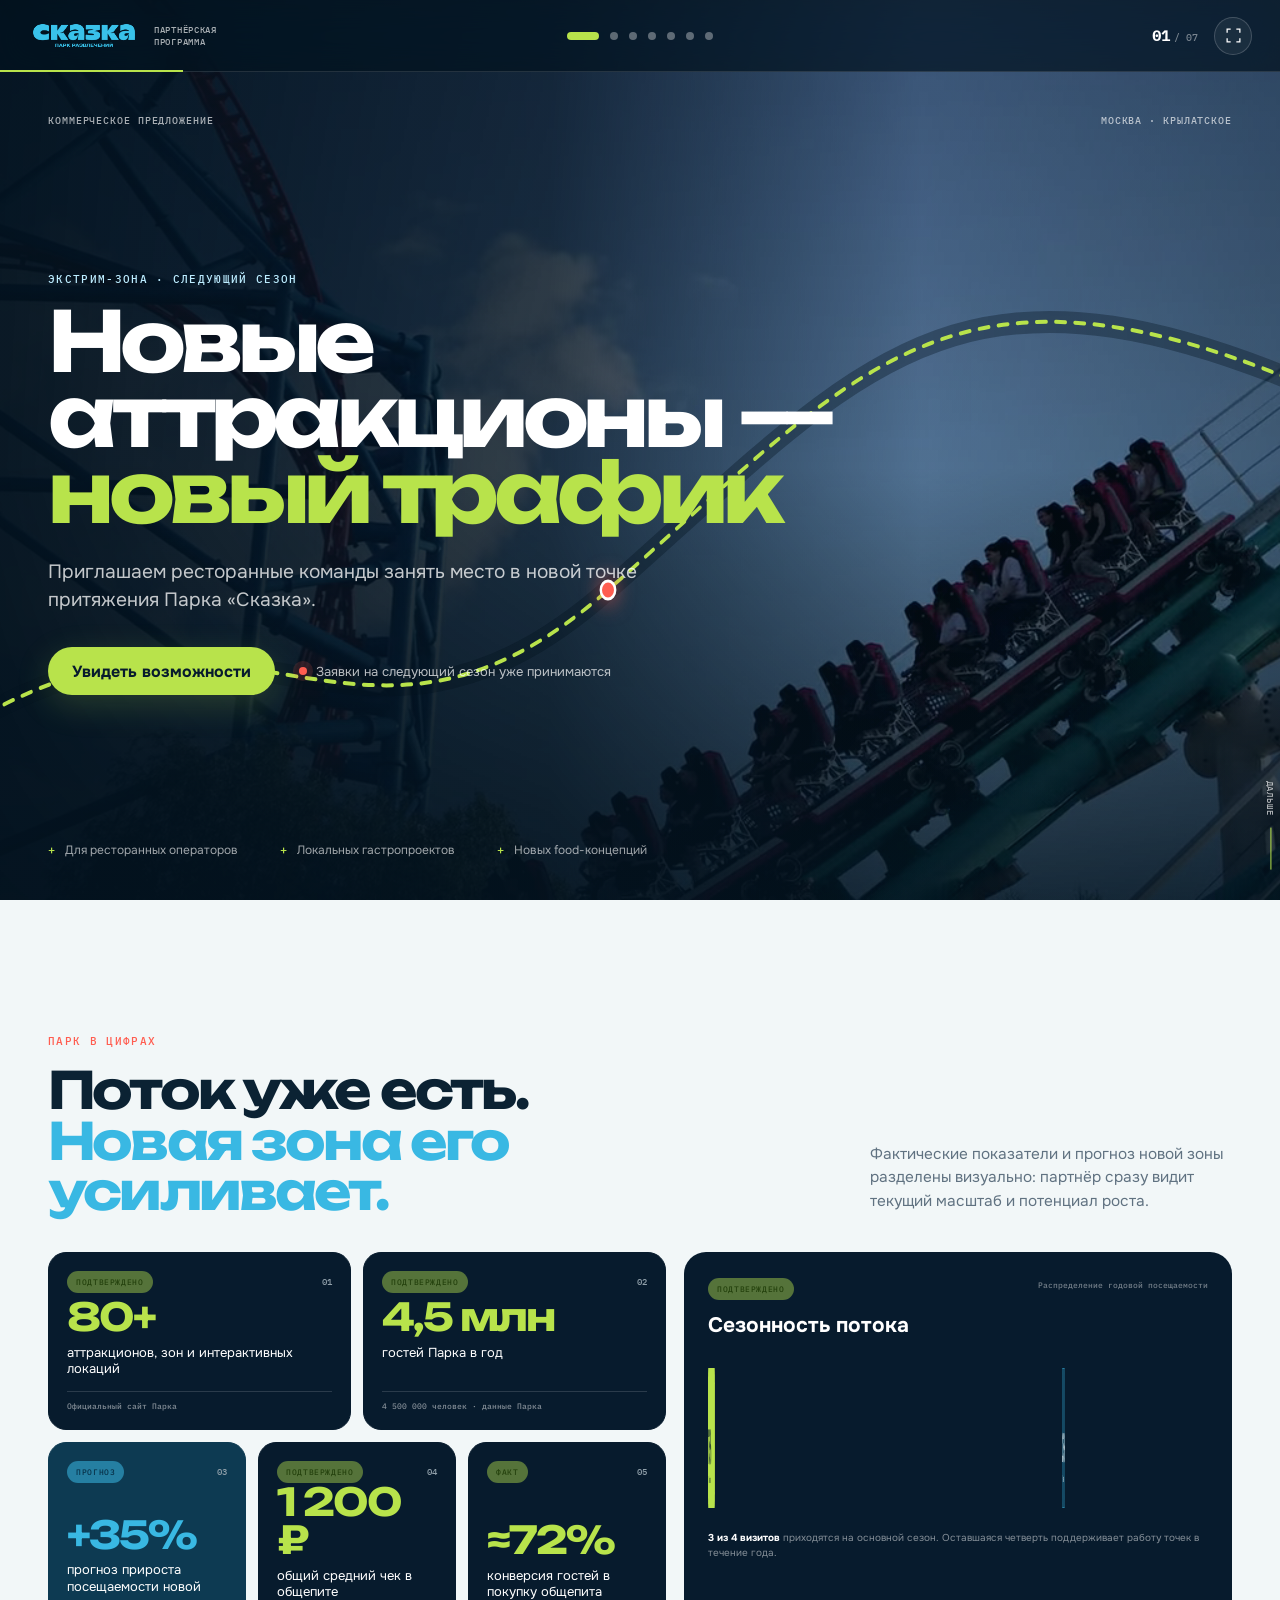
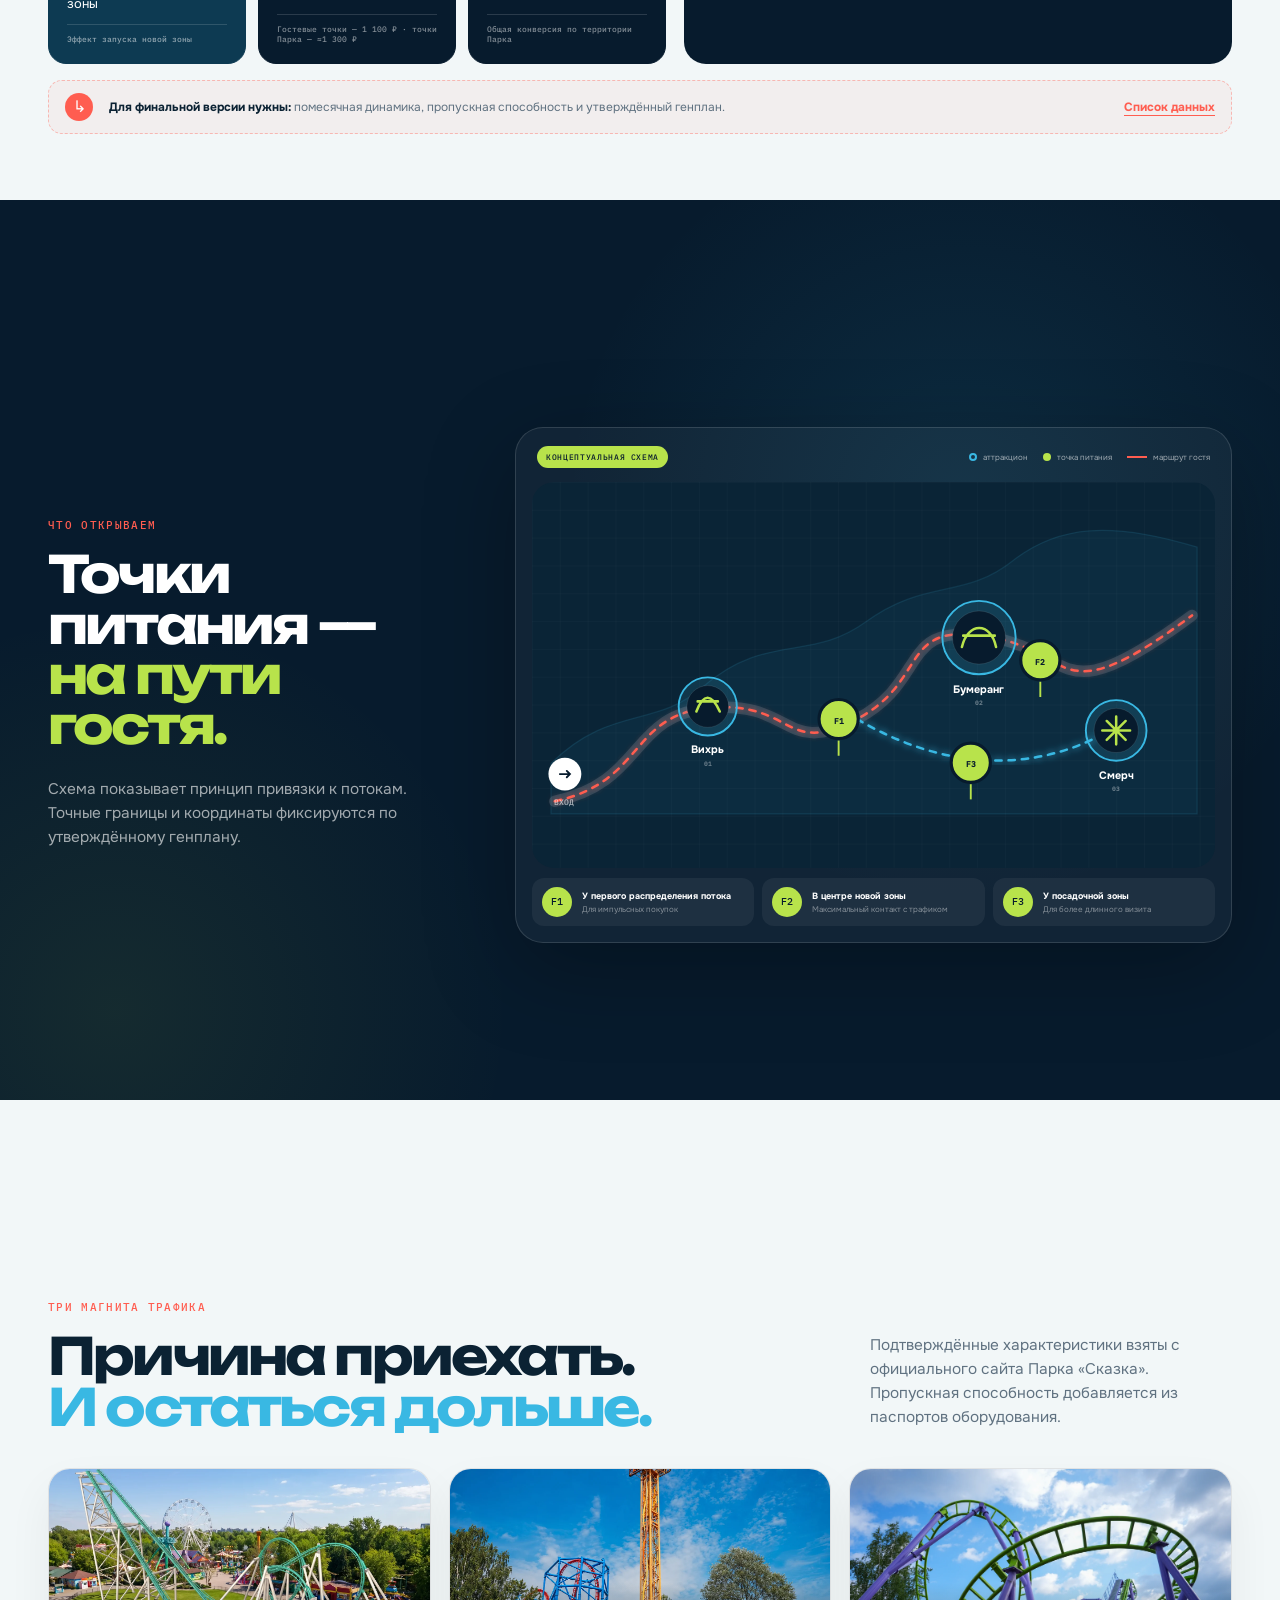
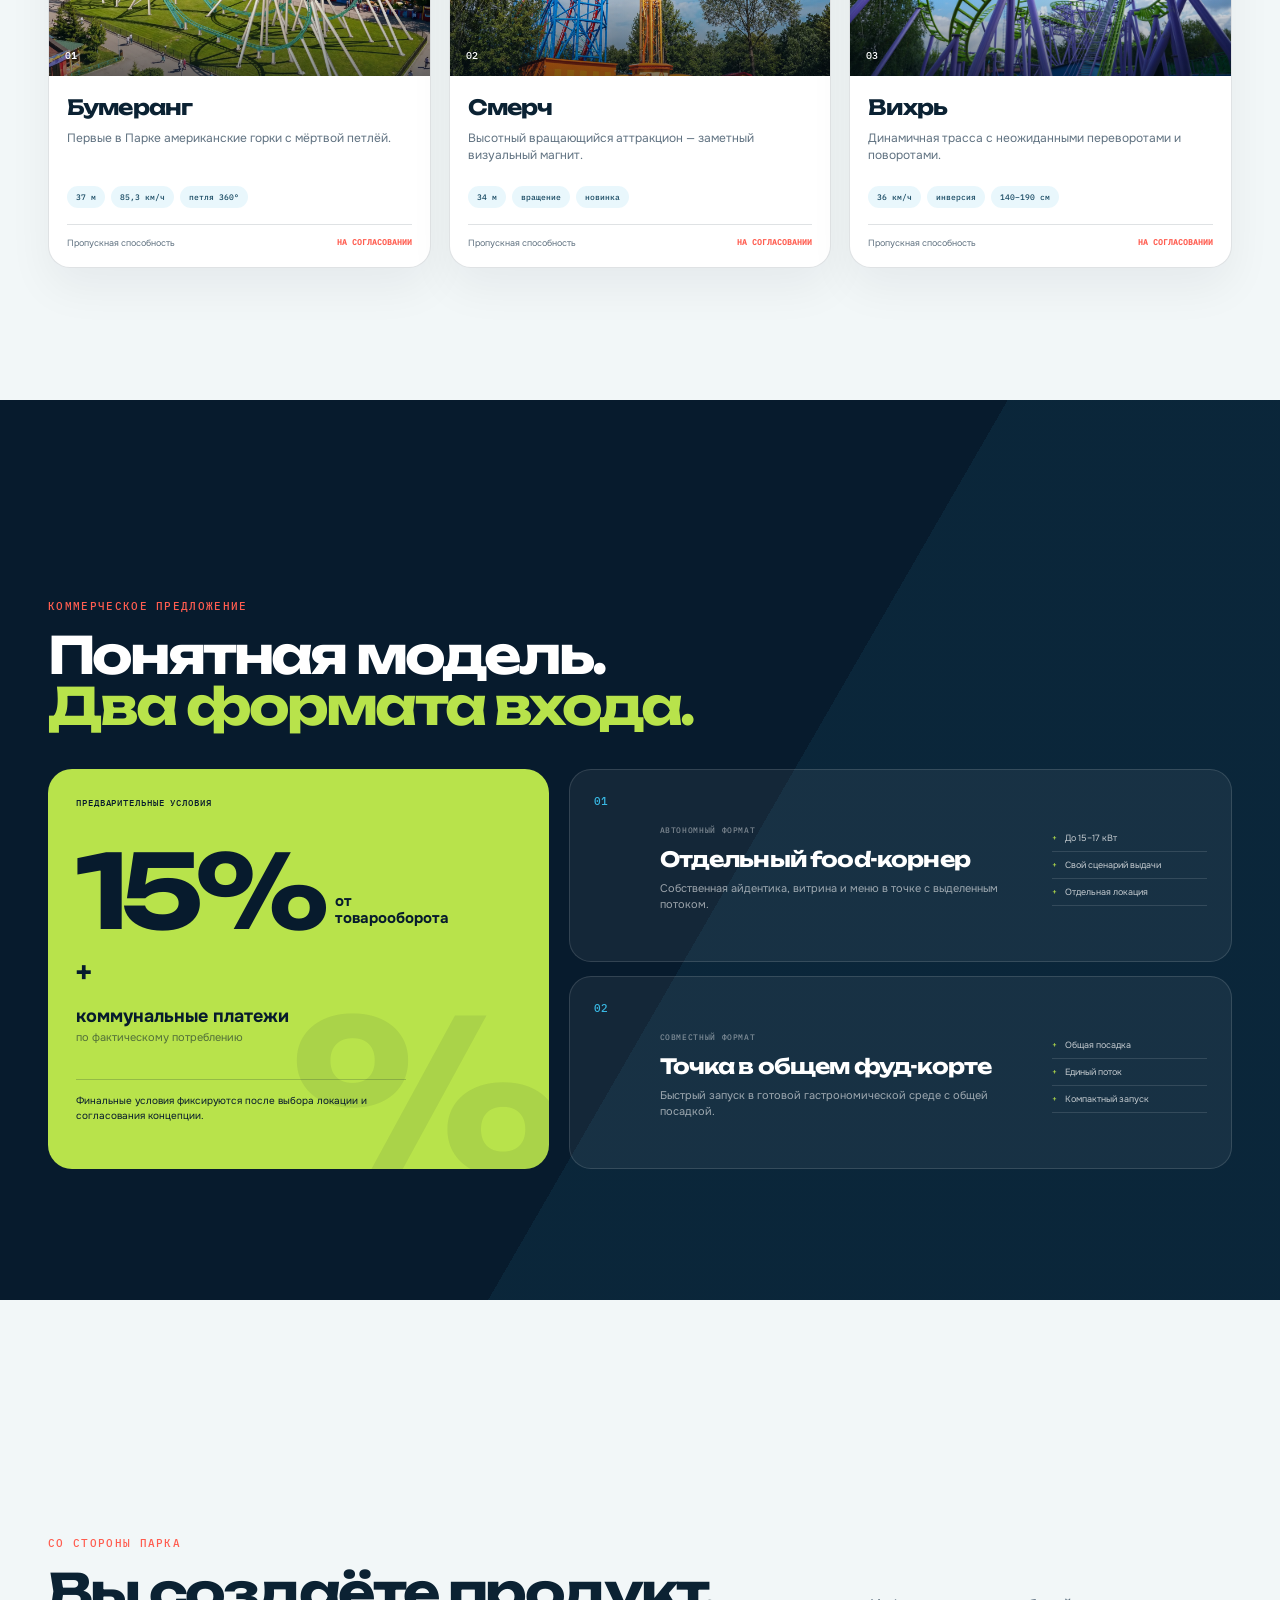
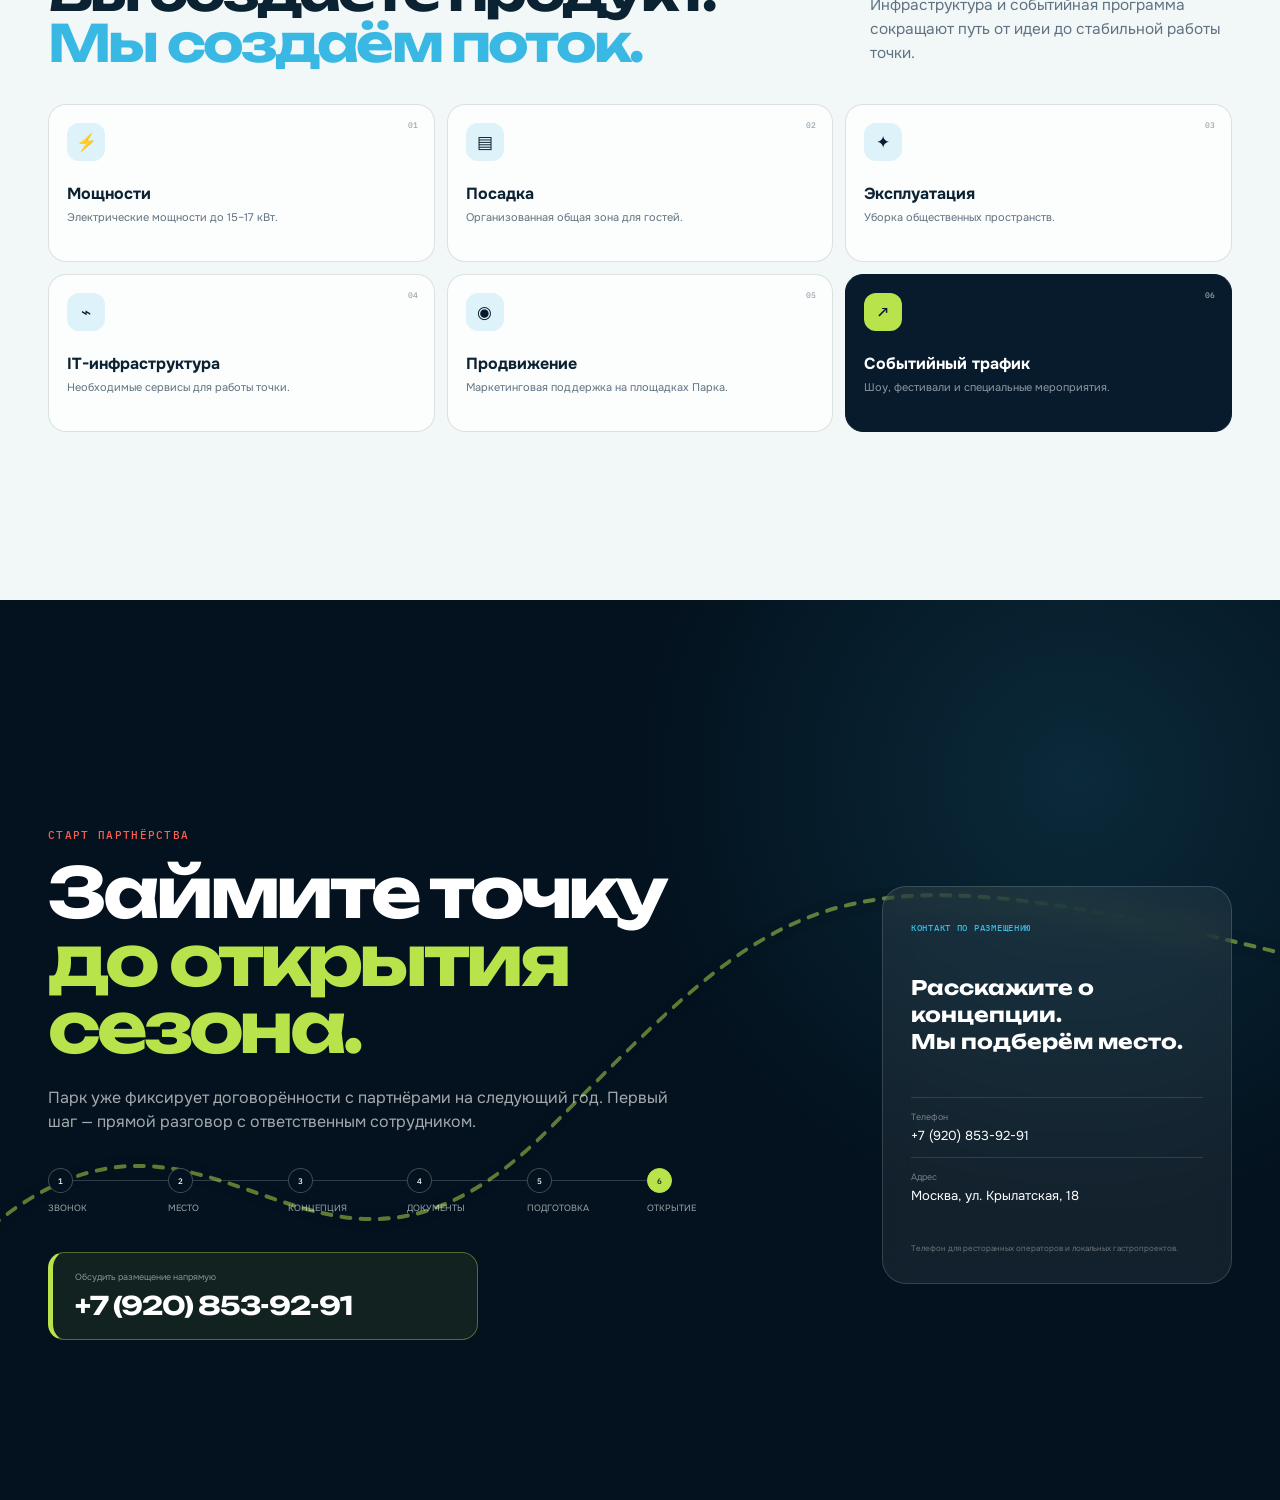
==== commit d8eb9575: "Update partner metrics and contact" ====
--- a/index.html
+++ b/index.html
@@ -97,7 +97,7 @@
         <header class="section-heading reveal">
           <p class="overline">Парк в цифрах</p>
           <h2 id="numbers-title">Поток уже есть.<br><em>Новая зона его усиливает.</em></h2>
-          <p>Публичные факты показаны как подтверждённые. Внутренние показатели отмечены и меняются после согласования с аналитикой.</p>
+          <p>Фактические показатели и прогноз новой зоны разделены визуально: партнёр сразу видит текущий масштаб и потенциал роста.</p>
         </header>
 
         <div class="numbers-layout">
@@ -106,19 +106,19 @@
           <article class="season-card reveal" aria-labelledby="season-title">
             <div class="season-card__head">
               <div>
-                <span class="data-status data-status--draft">Рабочая модель</span>
-                <h3 id="season-title">Трафик в течение года</h3>
+                <span class="data-status data-status--verified">Подтверждено</span>
+                <h3 id="season-title">Сезонность потока</h3>
               </div>
-              <p>Индекс посещаемости · заменить после выгрузки</p>
+              <p>Распределение годовой посещаемости</p>
             </div>
-            <div class="chart" id="season-chart" role="img" aria-label="Иллюстративный график сезонности по 12 месяцам"></div>
-            <div class="chart-legend"><span><i class="legend-line"></i> базовый поток</span><span><i class="legend-dot"></i> событийные пики</span></div>
+            <div class="chart" id="season-chart" role="img" aria-label="75% потока в основной сезон и 25% вне сезона"></div>
+            <p class="season-summary"><strong>3 из 4 визитов</strong> приходятся на основной сезон. Оставшаяся четверть поддерживает работу точек в течение года.</p>
           </article>
         </div>
 
         <aside class="data-request reveal">
           <span class="data-request__icon">↳</span>
-          <p><strong>Для финальной версии нужны:</strong> прогноз прироста, средний чек и семейная доля.</p>
+          <p><strong>Для финальной версии нужны:</strong> помесячная динамика, пропускная способность и утверждённый генплан.</p>
           <button type="button" class="text-button" data-open-data>Список данных</button>
         </aside>
       </div>
@@ -257,47 +257,26 @@
         <div class="join-copy">
           <p class="overline reveal">Старт партнёрства</p>
           <h2 id="join-title" class="reveal">Займите точку<br><em>до открытия сезона.</em></h2>
-          <p class="join-lead reveal">Парк уже принимает заявки и фиксирует договорённости с партнёрами на следующий год.</p>
+          <p class="join-lead reveal">Парк уже фиксирует договорённости с партнёрами на следующий год. Первый шаг — прямой разговор с ответственным сотрудником.</p>
 
           <ol class="steps reveal" aria-label="Этапы подключения">
-            <li><span>1</span>Заявка</li><li><span>2</span>Место</li><li><span>3</span>Концепция</li><li><span>4</span>Документы</li><li><span>5</span>Подготовка</li><li><span>6</span>Открытие</li>
+            <li><span>1</span>Звонок</li><li><span>2</span>Место</li><li><span>3</span>Концепция</li><li><span>4</span>Документы</li><li><span>5</span>Подготовка</li><li><span>6</span>Открытие</li>
           </ol>
 
           <div class="join-actions reveal">
-            <button class="button button--primary button--large" type="button" data-open-form>Подать заявку на размещение</button>
-            <a class="contact-link" href="mailto:info@parkskazka.com"><span>Или написать напрямую</span><strong>info@parkskazka.com</strong></a>
+            <a class="phone-cta" href="tel:+79208539291"><span>Обсудить размещение напрямую</span><strong>+7 (920) 853-92-91</strong></a>
           </div>
         </div>
 
         <aside class="join-panel reveal">
-          <span class="join-panel__eyebrow">Первый контакт</span>
+          <span class="join-panel__eyebrow">Контакт по размещению</span>
           <strong>Расскажите о концепции.<br>Мы подберём место.</strong>
-          <dl><div><dt>Телефон</dt><dd><a href="tel:+74951336556">+7 (495) 133-65-56</a></dd></div><div><dt>Адрес</dt><dd>Москва, ул. Крылатская, 18</dd></div></dl>
-          <small>До назначения персонального менеджера используется общий контакт Парка.</small>
+          <dl><div><dt>Телефон</dt><dd><a href="tel:+79208539291">+7 (920) 853-92-91</a></dd></div><div><dt>Адрес</dt><dd>Москва, ул. Крылатская, 18</dd></div></dl>
+          <small>Телефон для ресторанных операторов и локальных гастропроектов.</small>
         </aside>
       </div>
     </section>
   </main>
-
-  <dialog class="modal" id="application-modal" aria-labelledby="application-title">
-    <form class="application-form" id="application-form" method="dialog">
-      <button class="modal-close" type="button" data-close-modal aria-label="Закрыть">×</button>
-      <p class="overline">Заявка на размещение</p>
-      <h2 id="application-title">Давайте обсудим<br>вашу точку</h2>
-      <p class="modal-intro">Заполните короткую форму — заявка откроется в вашем почтовом приложении и будет адресована Парку.</p>
-
-      <div class="form-grid">
-        <label><span>Ваше имя *</span><input name="name" autocomplete="name" required placeholder="Как к вам обращаться"></label>
-        <label><span>Компания / проект *</span><input name="company" autocomplete="organization" required placeholder="Название бренда"></label>
-        <label><span>Телефон или e-mail *</span><input name="contact" required placeholder="Удобный контакт"></label>
-        <label><span>Формат</span><select name="format"><option>Отдельный food-корнер</option><option>Точка в общем фуд-корте</option><option>Хочу обсудить варианты</option></select></label>
-        <label class="form-wide"><span>Коротко о концепции</span><textarea name="concept" rows="4" placeholder="Кухня, меню, опыт работы, желаемая площадь"></textarea></label>
-      </div>
-      <label class="consent"><input type="checkbox" required><span>Согласен на обработку данных для ответа на заявку.</span></label>
-      <button class="button button--primary button--large form-submit" type="submit">Подготовить письмо</button>
-      <p class="form-status" id="form-status" aria-live="polite"></p>
-    </form>
-  </dialog>
 
   <dialog class="modal modal--data" id="data-modal" aria-labelledby="data-title">
     <div class="data-modal-content">
@@ -305,9 +284,9 @@
       <p class="overline">Чек-лист финализации</p>
       <h2 id="data-title">Что запросить<br>у подразделений</h2>
       <ul>
-        <li><span>Аналитика</span>гости за 12–24 месяца, помесячно и по дням недели</li>
-        <li><span>Финансы</span>средний чек гостя и целевые диапазоны для food-категорий</li>
-        <li><span>Маркетинг</span>семейная доля, прогноз прироста и событийный календарь</li>
+        <li><span>Аналитика</span>помесячный трафик, дни недели и методика расчёта конверсии</li>
+        <li><span>Финансы</span>структура среднего чека и целевые диапазоны для food-категорий</li>
+        <li><span>Маркетинг</span>событийный календарь и распределение трафика по новым маршрутам</li>
         <li><span>Техническая служба</span>генплан, мощности, вода/канализация и паспорта аттракционов</li>
         <li><span>Коммерция</span>площади, число точек, финальные условия и ответственный контакт</li>
       </ul>
--- a/styles.css
+++ b/styles.css
@@ -298,6 +298,7 @@
 }
 
 .data-status--verified { color: #23400c; background: rgba(184, 227, 75, .44); }
+.data-status--forecast { color: #073047; background: rgba(57, 184, 227, .55); }
 .data-status--pending, .data-status--draft { color: #82433e; background: rgba(255, 93, 80, .13); }
 .data-status--concept { color: var(--night); background: var(--lime); }
 
@@ -378,29 +379,31 @@
 .metric-card:first-child { grid-column: span 3; }
 .metric-card:nth-child(2) { grid-column: span 3; }
 .metric-card--verified { color: var(--paper); background: var(--night); border-color: var(--night); }
+.metric-card--forecast { color: var(--paper); background: #0d3a52; border-color: #0d3a52; }
 .metric-card__top { display: flex; align-items: center; justify-content: space-between; }
 .metric-card__top > span:last-child { color: #91a0aa; font-family: "IBM Plex Mono", monospace; font-size: 9px; }
 .metric-card strong { margin-top: auto; font-family: "Unbounded", sans-serif; font-size: clamp(28px, 3vw, 50px); line-height: 1; letter-spacing: -.055em; }
 .metric-card--verified strong { color: var(--lime); }
+.metric-card--forecast strong { color: var(--blue); }
 .metric-card p { min-height: 34px; margin: 8px 0 12px; font-size: 13px; line-height: 1.28; }
 .metric-card small { padding-top: 9px; border-top: 1px solid var(--line); color: var(--muted); font-family: "IBM Plex Mono", monospace; font-size: 8px; line-height: 1.3; }
 .metric-card--verified small { color: rgba(255,255,255,.5); border-color: rgba(255,255,255,.14); }
+.metric-card--forecast small { color: rgba(255,255,255,.55); border-color: rgba(255,255,255,.14); }
 
 .season-card { min-height: 368px; padding: 24px; border-radius: 22px; color: var(--paper); background: var(--night); }
 .season-card__head { display: flex; justify-content: space-between; align-items: start; gap: 20px; }
 .season-card h3 { margin: 12px 0 0; font-size: 21px; }
 .season-card__head > p { max-width: 170px; margin: 4px 0 0; text-align: right; color: rgba(255,255,255,.44); font-family: "IBM Plex Mono", monospace; font-size: 8px; line-height: 1.4; }
-.chart { height: 215px; display: flex; align-items: stretch; gap: clamp(4px, .75vw, 10px); padding: 25px 0 0; border-bottom: 1px solid rgba(255,255,255,.15); }
-.chart-column { flex: 1; display: grid; grid-template-rows: 1fr 20px; gap: 8px; min-width: 0; }
-.chart-column__bar { position: relative; display: flex; align-items: end; }
-.chart-column__bar span { display: block; width: 100%; height: calc(var(--value) * 1%); min-height: 12px; border-radius: 5px 5px 1px 1px; background: linear-gradient(180deg, var(--blue), rgba(57,184,227,.22)); transform-origin: bottom; transform: scaleY(.05); transition: transform 1s var(--ease); }
-.slide.is-active .chart-column__bar span { transform: scaleY(1); }
-.chart-column__bar i { position: absolute; left: 50%; bottom: calc(var(--value) * 1%); width: 7px; height: 7px; margin: 0 0 5px -3px; border-radius: 50%; background: var(--coral); box-shadow: 0 0 0 4px rgba(255,93,80,.15); }
-.chart-column small { text-align: center; color: rgba(255,255,255,.55); font-family: "IBM Plex Mono", monospace; font-size: 8px; }
-.chart-legend { display: flex; gap: 24px; margin-top: 18px; color: rgba(255,255,255,.5); font-size: 9px; }
-.chart-legend span { display: flex; align-items: center; gap: 7px; }
-.legend-line { width: 18px; height: 3px; border-radius: 3px; background: var(--blue); }
-.legend-dot { width: 7px; height: 7px; border-radius: 50%; background: var(--coral); }
+.chart { height: 170px; display: flex; align-items: stretch; gap: 8px; padding: 30px 0 0; }
+.season-share { flex: var(--share) 1 0; min-width: 0; display: flex; flex-direction: column; justify-content: flex-end; gap: 7px; padding: 22px; overflow: hidden; border-radius: 16px; transform: scaleX(.02); transform-origin: left; transition: transform 1s var(--ease); }
+.slide.is-active .season-share { transform: scaleX(1); }
+.season-share strong { font-family: "Unbounded", sans-serif; font-size: clamp(30px, 3.6vw, 54px); line-height: .9; letter-spacing: -.06em; }
+.season-share span { font-size: 10px; font-weight: 700; line-height: 1.2; }
+.season-share--main { color: var(--night); background: var(--lime); }
+.season-share--off { color: var(--paper); background: rgba(57,184,227,.3); border: 1px solid rgba(57,184,227,.46); transition-delay: .12s; }
+.season-share--off strong { font-size: clamp(28px, 3vw, 44px); }
+.season-summary { margin: 22px 0 0; color: rgba(255,255,255,.5); font-size: 10px; line-height: 1.55; }
+.season-summary strong { color: var(--paper); }
 
 .data-request { display: grid; grid-template-columns: auto 1fr auto; align-items: center; gap: 16px; margin-top: 16px; padding: 12px 16px; border: 1px dashed rgba(255,93,80,.38); border-radius: 14px; background: rgba(255,93,80,.055); }
 .data-request__icon { display: grid; place-items: center; width: 28px; height: 28px; border-radius: 50%; color: var(--paper); background: var(--coral); }
@@ -519,10 +522,11 @@
 .steps span { position: absolute; z-index: 1; top: 0; left: 0; display: grid; place-items: center; width: 25px; height: 25px; border: 1px solid rgba(255,255,255,.24); border-radius: 50%; color: var(--paper); background: var(--night-deep); font-family: "IBM Plex Mono", monospace; font-size: 8px; }
 .steps li:last-child span { color: var(--night); background: var(--lime); border-color: var(--lime); }
 .join-actions { display: flex; align-items: center; gap: 28px; }
-.contact-link { display: flex; flex-direction: column; gap: 3px; text-decoration: none; }
-.contact-link span { color: rgba(255,255,255,.45); font-size: 9px; }
-.contact-link strong { font-size: 12px; }
-.contact-link:hover strong { color: var(--lime); }
+.phone-cta { display: inline-grid; gap: 7px; min-width: min(430px, 100%); padding: 18px 22px; border: 1px solid rgba(184,227,75,.38); border-left: 5px solid var(--lime); border-radius: 16px; text-decoration: none; background: rgba(184,227,75,.08); transition: background .25s ease, transform .25s ease; }
+.phone-cta span { color: rgba(255,255,255,.5); font-size: 9px; }
+.phone-cta strong { color: var(--paper); font-family: "Unbounded", sans-serif; font-size: clamp(19px, 2vw, 28px); letter-spacing: -.04em; }
+.phone-cta:hover { background: rgba(184,227,75,.14); transform: translateY(-2px); }
+.phone-cta:focus-visible { outline: 3px solid var(--blue); outline-offset: 4px; }
 .join-panel { padding: 28px; border: 1px solid rgba(255,255,255,.15); border-radius: 24px; background: rgba(255,255,255,.065); backdrop-filter: blur(16px); }
 .join-panel__eyebrow { color: var(--blue); font-family: "IBM Plex Mono", monospace; font-size: 9px; letter-spacing: .08em; text-transform: uppercase; }
 .join-panel > strong { display: block; margin: 38px 0 42px; font-family: "Unbounded", sans-serif; font-size: 20px; line-height: 1.35; }
@@ -548,22 +552,9 @@
 }
 
 .modal::backdrop { background: rgba(3,18,30,.82); backdrop-filter: blur(8px); }
-.application-form, .data-modal-content { position: relative; padding: clamp(28px, 5vw, 50px); }
+.data-modal-content { position: relative; padding: clamp(28px, 5vw, 50px); }
 .modal-close { position: absolute; right: 18px; top: 18px; width: 38px; height: 38px; padding: 0; border: 1px solid var(--line); border-radius: 50%; color: var(--ink); background: var(--mist); font-size: 25px; line-height: 1; cursor: pointer; }
 .modal h2 { margin: 0; font-family: "Unbounded", sans-serif; font-size: clamp(30px, 5vw, 52px); line-height: 1; letter-spacing: -.055em; }
-.modal-intro { max-width: 570px; margin: 18px 0 28px; color: var(--muted); font-size: 13px; line-height: 1.5; }
-.form-grid { display: grid; grid-template-columns: 1fr 1fr; gap: 16px; }
-.form-grid label { display: grid; gap: 7px; }
-.form-grid label > span { font-size: 10px; font-weight: 700; }
-.form-grid input, .form-grid select, .form-grid textarea { width: 100%; border: 1px solid var(--line); border-radius: 11px; color: var(--ink); background: var(--mist); outline: none; }
-.form-grid input, .form-grid select { height: 46px; padding: 0 13px; }
-.form-grid textarea { padding: 13px; resize: vertical; }
-.form-grid input:focus, .form-grid select:focus, .form-grid textarea:focus { border-color: var(--blue); box-shadow: 0 0 0 3px rgba(57,184,227,.13); }
-.form-wide { grid-column: 1 / -1; }
-.consent { display: flex; align-items: center; gap: 9px; margin: 18px 0; color: var(--muted); font-size: 10px; }
-.consent input { accent-color: var(--blue); }
-.form-submit { width: 100%; }
-.form-status { min-height: 18px; margin: 10px 0 0; text-align: center; color: var(--muted); font-size: 9px; }
 .modal--data { width: min(680px, calc(100vw - 32px)); }
 .data-modal-content ul { display: grid; gap: 10px; margin: 30px 0 0; padding: 0; list-style: none; }
 .data-modal-content li { display: grid; grid-template-columns: 140px 1fr; gap: 16px; padding: 14px 0; border-top: 1px solid var(--line); color: var(--muted); font-size: 12px; }
@@ -645,8 +636,9 @@
   .metric-card:last-child { grid-column: 1 / -1; }
   .season-card { min-height: 330px; padding: 18px 14px; }
   .season-card__head > p { display: none; }
-  .chart { height: 205px; gap: 3px; }
-  .chart-column small { font-size: 7px; transform: rotate(-45deg); }
+  .chart { height: 170px; gap: 6px; }
+  .season-share { padding: 16px 12px; border-radius: 13px; }
+  .season-share span { font-size: 8px; }
   .data-request { grid-template-columns: auto 1fr; }
   .data-request .text-button { grid-column: 2; justify-self: start; }
   .zone-map { padding: 8px; border-radius: 18px; }
@@ -675,12 +667,10 @@
   .steps { grid-template-columns: repeat(3, 1fr); row-gap: 24px; }
   .steps li:nth-child(3)::before, .steps li:last-child::before { display: none; }
   .join-actions { flex-direction: column; align-items: stretch; gap: 20px; }
-  .contact-link { text-align: center; }
+  .phone-cta { width: 100%; min-width: 0; }
   .join-panel { display: block; }
   .join-panel dl { margin-top: 30px; }
   .join-panel small { margin-top: 24px; }
-  .form-grid { grid-template-columns: 1fr; }
-  .form-wide { grid-column: auto; }
   .data-modal-content li { grid-template-columns: 1fr; gap: 4px; }
 }
 
@@ -691,7 +681,7 @@
   .numbers-layout { gap: 12px; }
   .metric-card { min-height: 145px; }
   .season-card { min-height: 302px; padding: 20px; }
-  .chart { height: 166px; }
+  .chart { height: 150px; }
   .data-request { margin-top: 10px; padding-block: 9px; }
   .ride-card__media { aspect-ratio: 16 / 7.6; }
   .ride-card__body { padding: 14px 16px; }
@@ -705,7 +695,7 @@
   html { scroll-behavior: auto; }
   *, *::before, *::after { animation-duration: .01ms !important; animation-iteration-count: 1 !important; transition-duration: .01ms !important; }
   .reveal { opacity: 1; transform: none; }
-  .chart-column__bar span { transform: scaleY(1); }
+  .season-share { transform: scaleX(1); }
 }
 
 @media print {
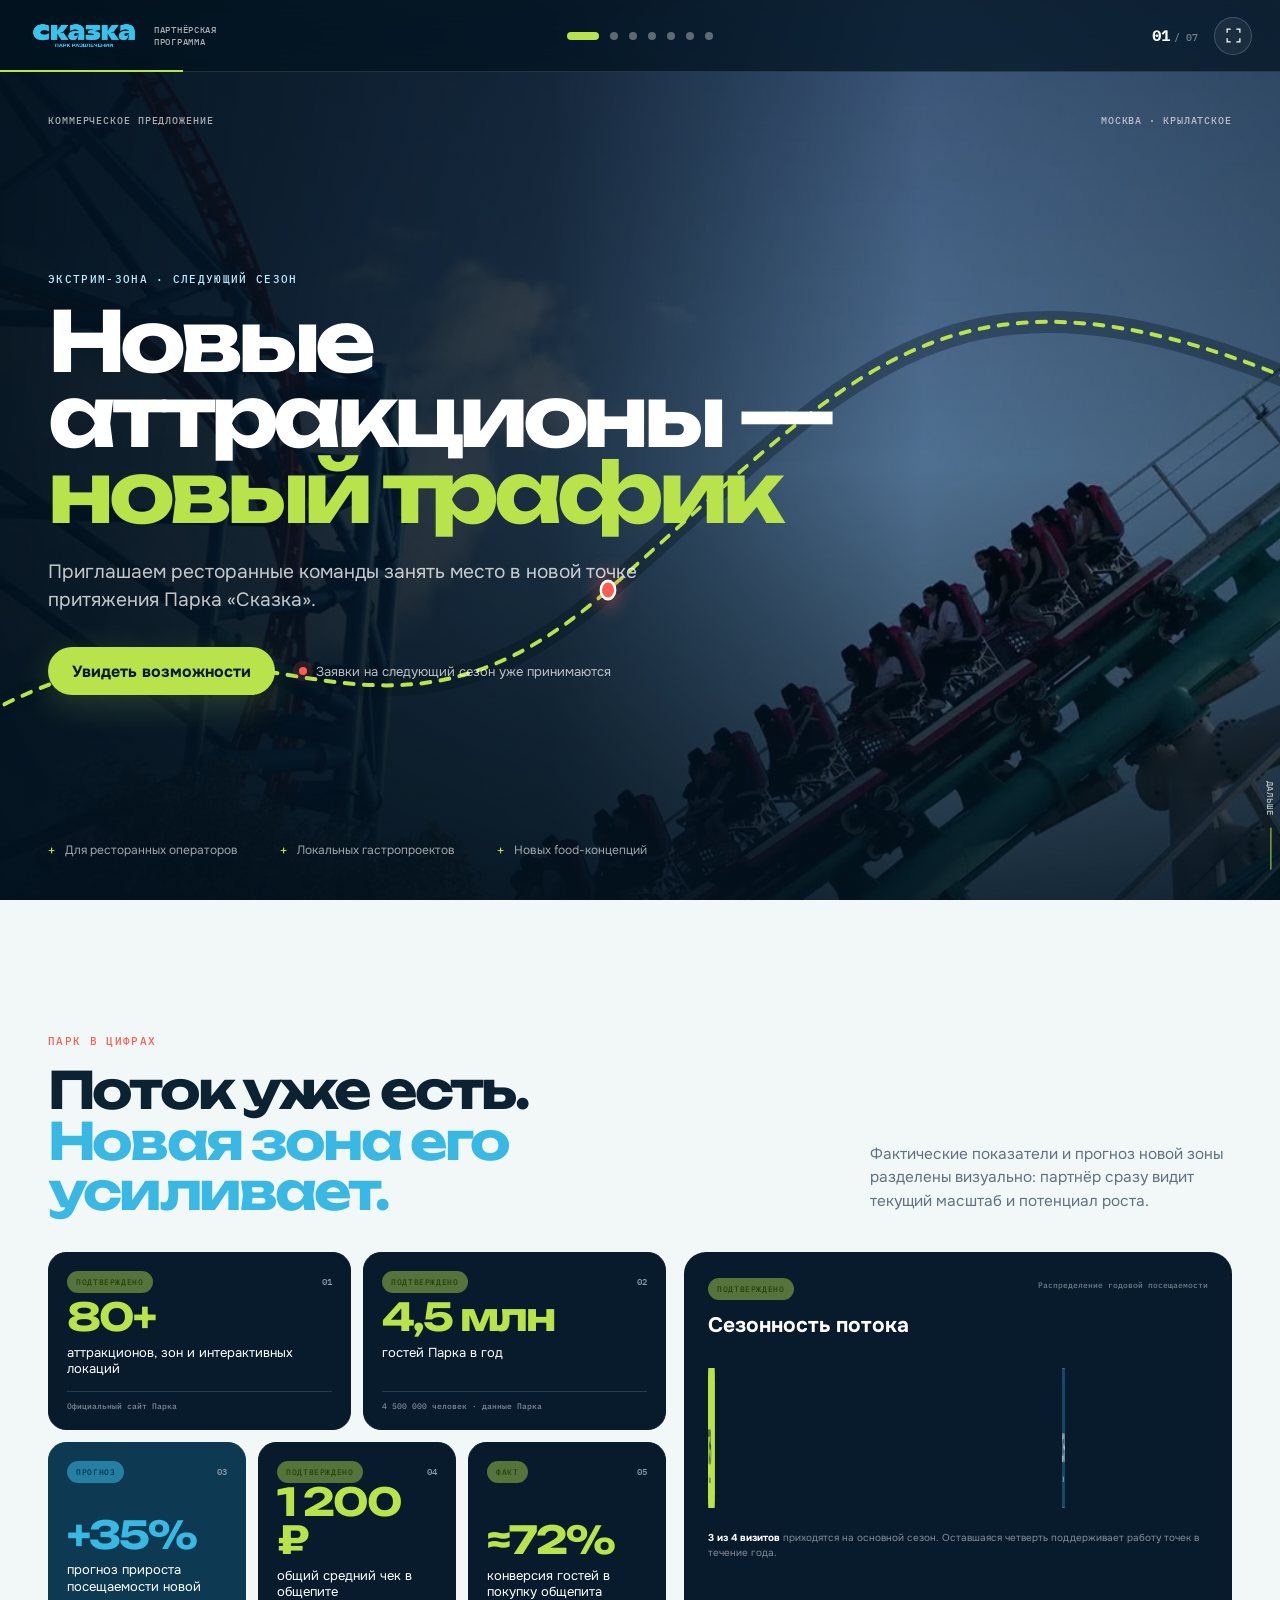
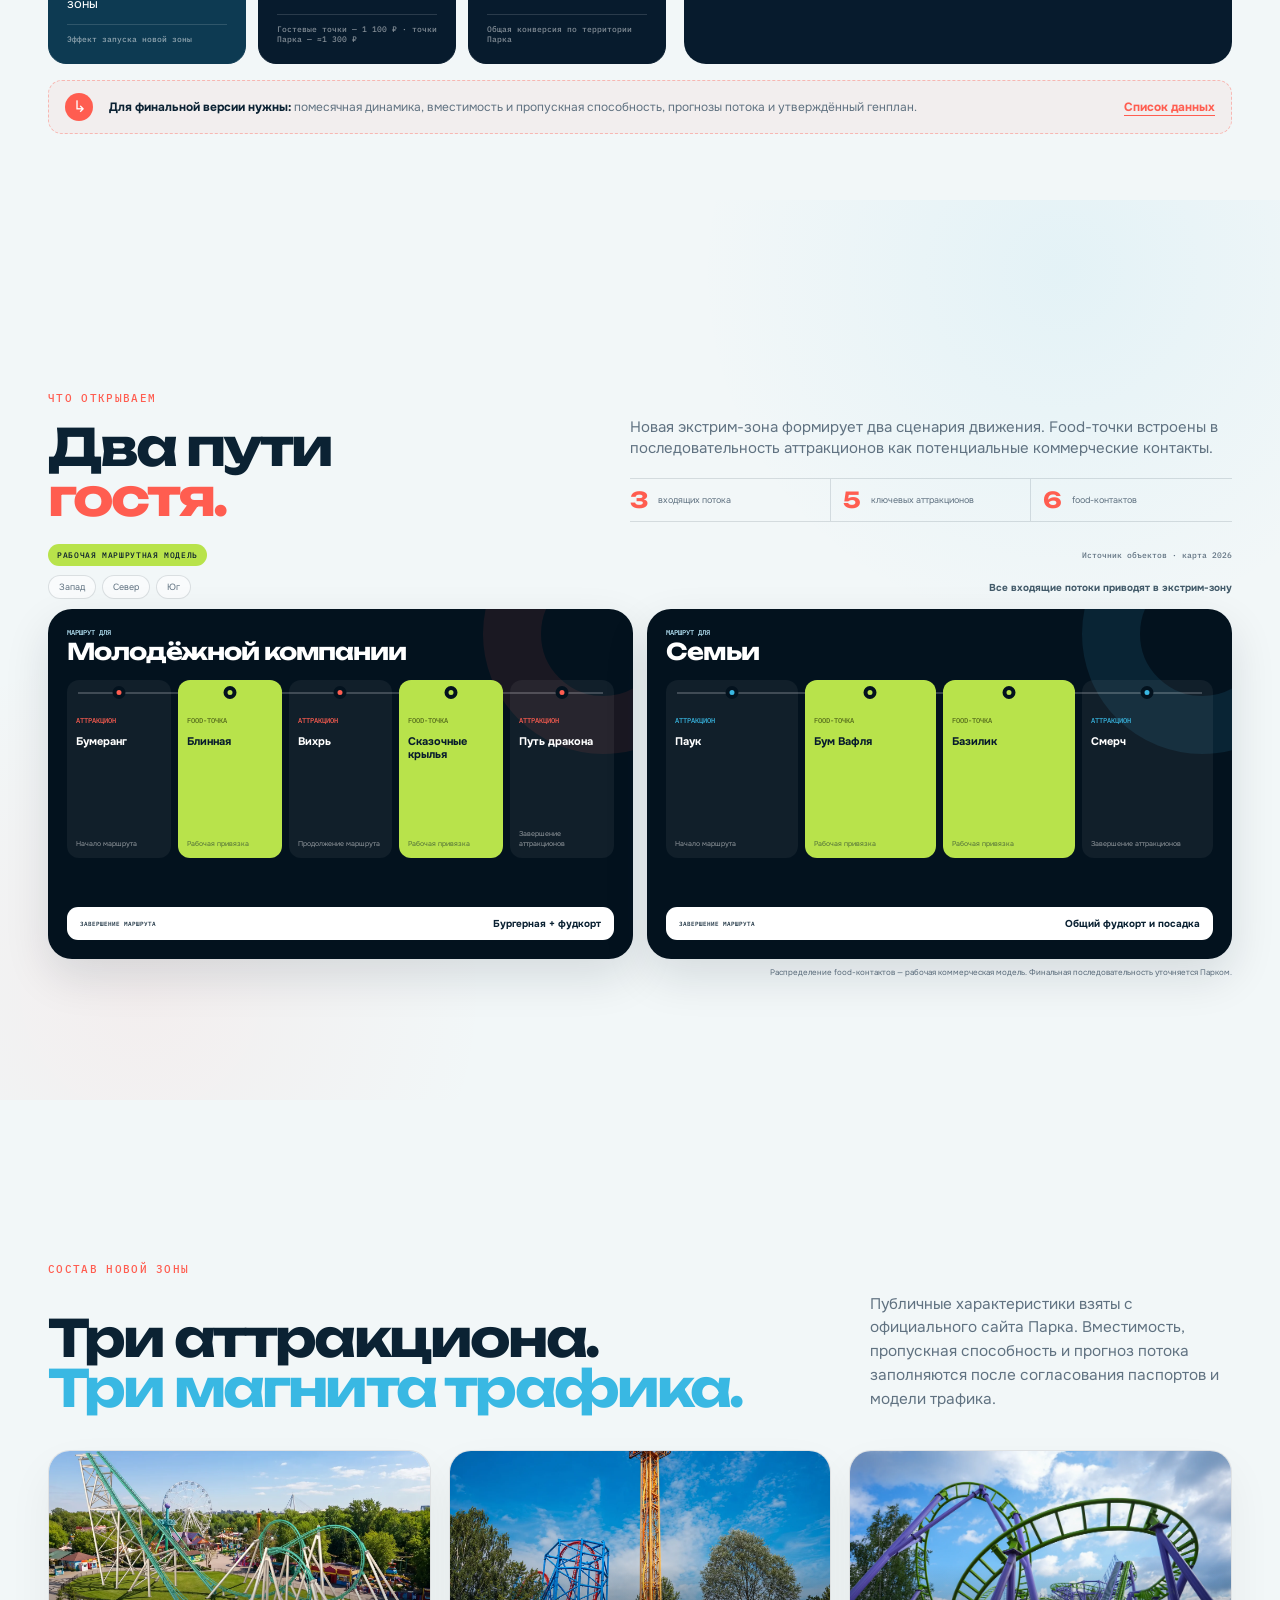
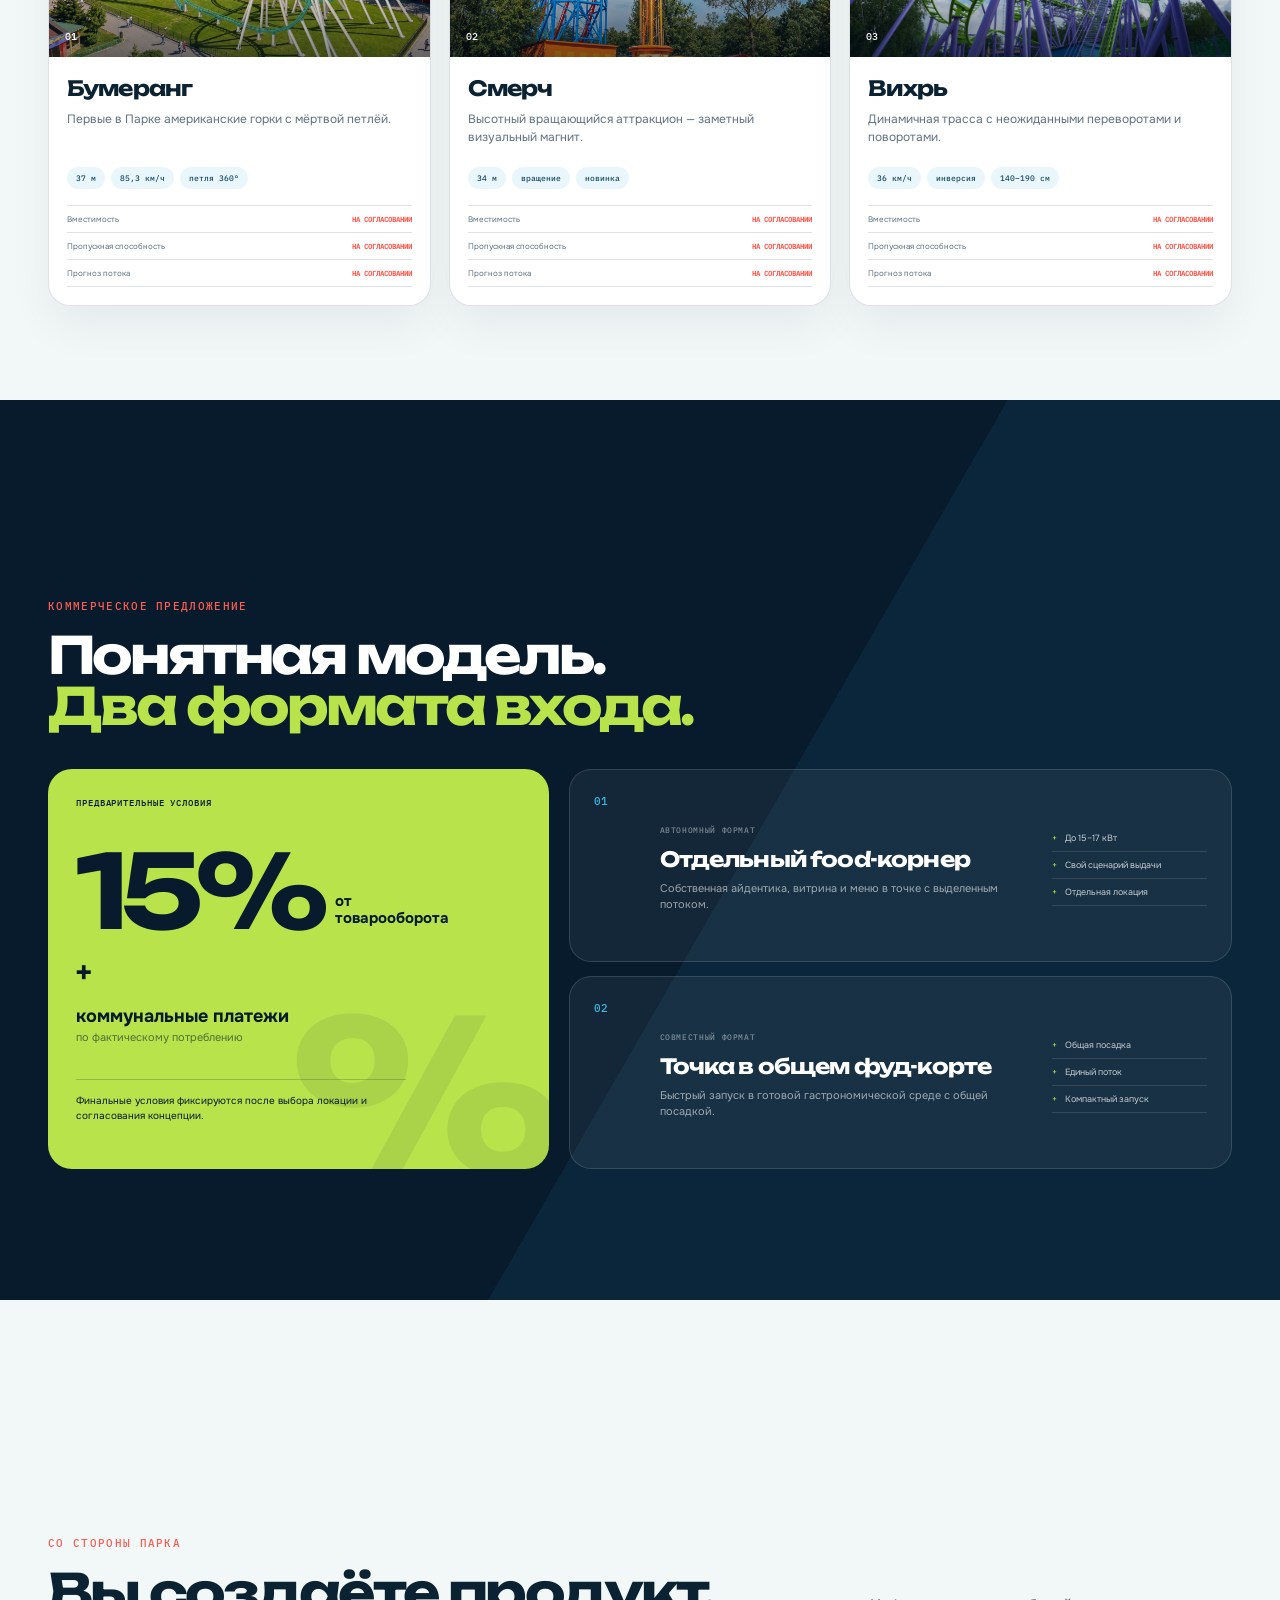
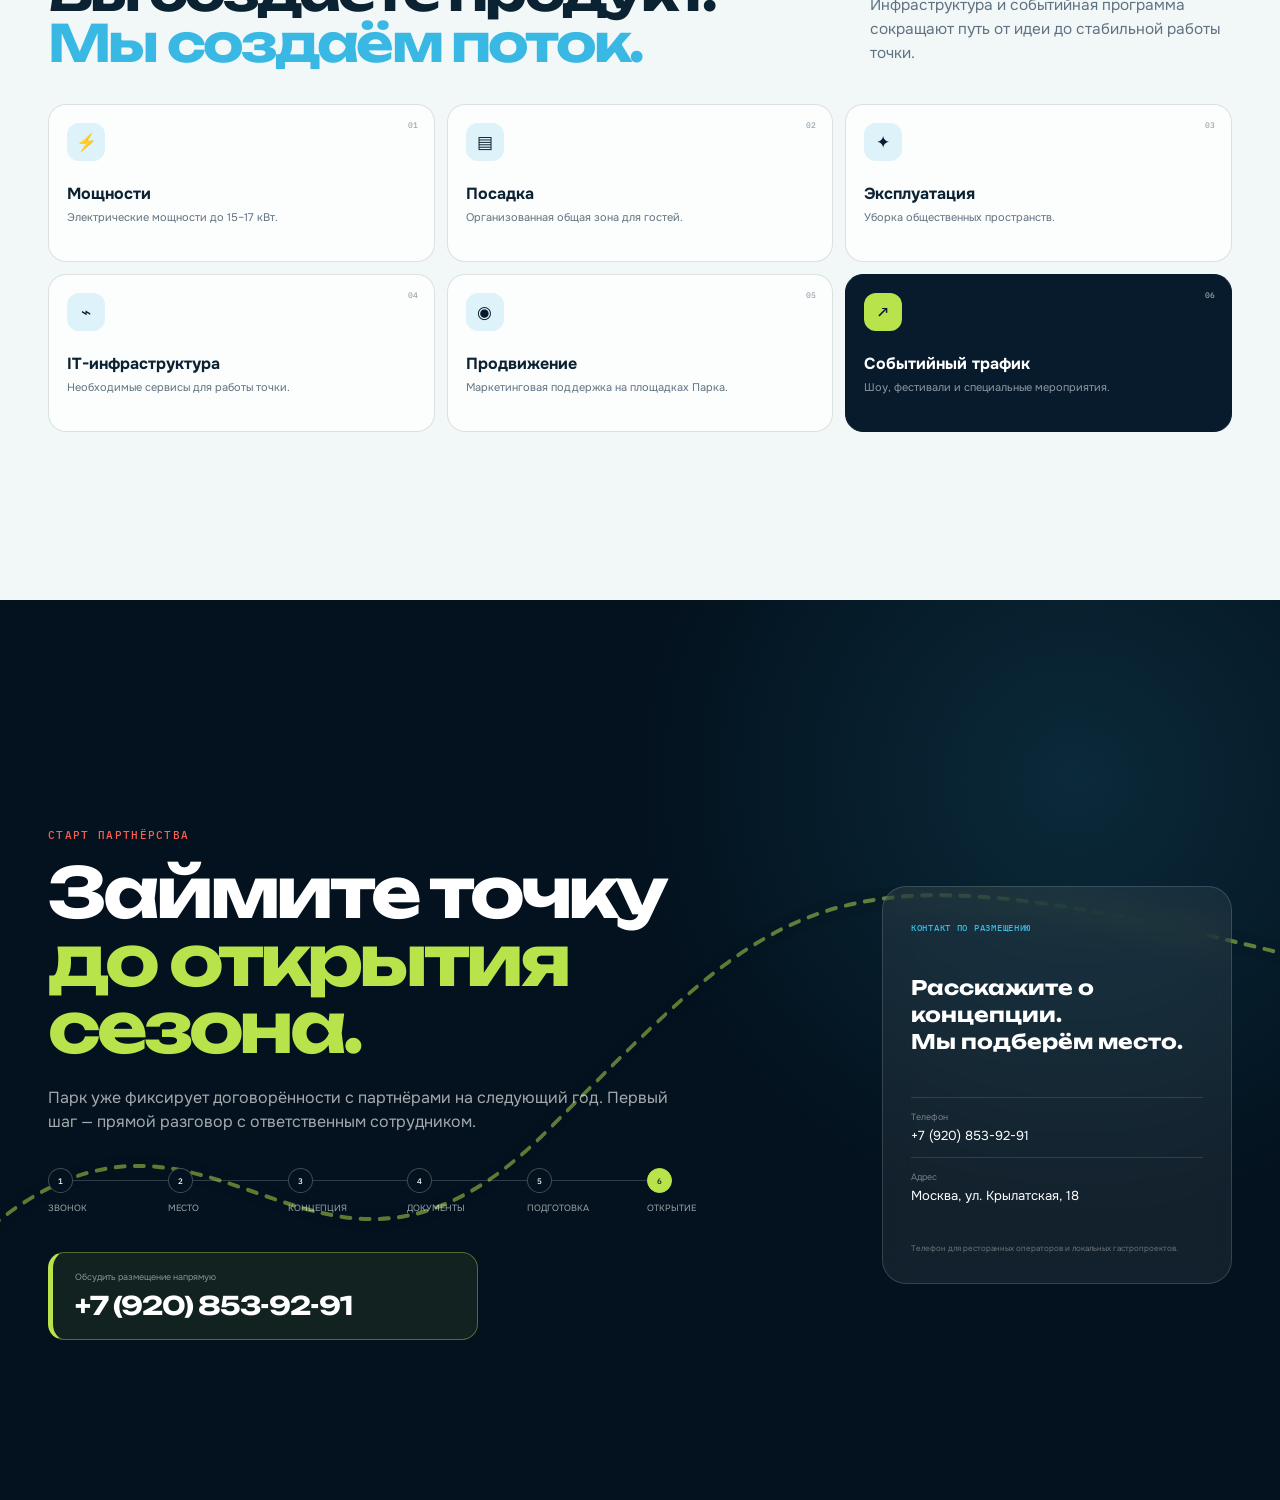
==== commit 9e81b231: "Redesign extreme zone guest routes" ====
--- a/index.html
+++ b/index.html
@@ -118,70 +118,66 @@
 
         <aside class="data-request reveal">
           <span class="data-request__icon">↳</span>
-          <p><strong>Для финальной версии нужны:</strong> помесячная динамика, пропускная способность и утверждённый генплан.</p>
+          <p><strong>Для финальной версии нужны:</strong> помесячная динамика, вместимость и пропускная способность, прогнозы потока и утверждённый генплан.</p>
           <button type="button" class="text-button" data-open-data>Список данных</button>
         </aside>
       </div>
     </section>
 
-    <section class="slide slide--zone" id="zone" data-chapter="Карта зоны" aria-labelledby="zone-title">
+    <section class="slide slide--zone" id="zone" data-chapter="Два пути гостя" aria-labelledby="zone-title">
       <div class="slide-shell zone-shell">
-        <header class="section-heading section-heading--light reveal">
-          <p class="overline">Что открываем</p>
-          <h2 id="zone-title">Точки питания —<br><em>на пути гостя.</em></h2>
-          <p>Схема показывает принцип привязки к потокам. Точные границы и координаты фиксируются по утверждённому генплану.</p>
-        </header>
-
-        <div class="zone-map reveal" aria-label="Концептуальная схема новой экстрим-зоны">
+        <header class="zone-story-heading reveal">
+          <div class="section-heading section-heading--story">
+            <p class="overline">Что открываем</p>
+            <h2 id="zone-title">Два пути<br><em>гостя.</em></h2>
+          </div>
+          <div class="zone-story-summary">
+            <p>Новая экстрим-зона формирует два сценария движения. Food-точки встроены в последовательность аттракционов как потенциальные коммерческие контакты.</p>
+            <dl class="zone-composition" aria-label="Состав маршрутной модели">
+              <div><dt>3</dt><dd>входящих потока</dd></div>
+              <div><dt>5</dt><dd>ключевых аттракционов</dd></div>
+              <div><dt>6</dt><dd>food-контактов</dd></div>
+            </dl>
+          </div>
+        </header>
+
+        <div class="zone-map route-panel route-panel--stories reveal" aria-label="Два маршрута гостей новой экстрим-зоны">
           <div class="map-topline">
-            <span class="data-status data-status--concept">Концептуальная схема</span>
-            <div class="map-legend"><span><i class="legend-attraction"></i>аттракцион</span><span><i class="legend-food"></i>точка питания</span><span><i class="legend-flow"></i>маршрут гостя</span></div>
-          </div>
-
-          <svg class="map-art" viewBox="0 0 1080 610" role="img" aria-labelledby="map-title map-desc">
-            <title id="map-title">Схема размещения аттракционов и точек питания</title>
-            <desc id="map-desc">Поток движется от входа через аттракционы Вихрь, Бумеранг и Смерч. Три потенциальные точки питания располагаются у пересечений маршрутов.</desc>
-            <defs>
-              <pattern id="grid" width="44" height="44" patternUnits="userSpaceOnUse"><path d="M44 0H0V44" fill="none" stroke="rgba(255,255,255,.06)"/></pattern>
-              <filter id="glow"><feGaussianBlur stdDeviation="6" result="blur"/><feMerge><feMergeNode in="blur"/><feMergeNode in="SourceGraphic"/></feMerge></filter>
-            </defs>
-            <rect width="1080" height="610" rx="30" fill="url(#grid)"/>
-            <path class="map-terrain" d="M30 445c94-92 164-55 239-120 102-88 171-40 258-103 95-70 155-35 234-98 71-55 153-63 291-21v422H30z"/>
-            <path class="map-flow map-flow--ghost" d="M36 505 C180 474 153 367 284 357 S399 436 514 375 579 221 720 244 826 373 1044 211"/>
-            <path class="map-flow" d="M36 505 C180 474 153 367 284 357 S399 436 514 375 579 221 720 244 826 373 1044 211"/>
-            <path class="map-flow map-flow--branch" d="M514 375 C650 455 791 463 914 393"/>
-
-            <g class="map-entry" transform="translate(52 462)"><circle r="26"/><path d="M-8 0h16M3-5l5 5-5 5"/><text x="-18" y="49">Вход</text></g>
-
-            <g class="map-node map-node--ride" transform="translate(278 355)">
-              <circle r="46"/><circle r="33"/><path d="M-18 8c11-29 24-29 37 0M-16-8h32"/>
-              <text x="0" y="74">Вихрь</text><text class="map-node__num" x="0" y="94">01</text>
-            </g>
-            <g class="map-node map-node--ride" transform="translate(707 246)">
-              <circle r="58"/><circle r="42"/><path d="M-27 15c9-40 46-40 54 0M-25-3h50"/>
-              <text x="0" y="87">Бумеранг</text><text class="map-node__num" x="0" y="107">02</text>
-            </g>
-            <g class="map-node map-node--ride" transform="translate(924 393)">
-              <circle r="48"/><circle r="35"/><path d="M0-22v44M-22 0h44M-15-15l30 30M15-15l-30 30"/>
-              <text x="0" y="76">Смерч</text><text class="map-node__num" x="0" y="96">03</text>
-            </g>
-
-            <g class="map-node map-node--food" transform="translate(485 375)" tabindex="0" role="button" aria-label="Потенциальная точка F1, отдельный корнер">
-              <circle r="31"/><text x="0" y="7">F1</text><path d="M0 34v24"/>
-            </g>
-            <g class="map-node map-node--food" transform="translate(804 282)" tabindex="0" role="button" aria-label="Потенциальная точка F2, место в общем фуд-корте">
-              <circle r="31"/><text x="0" y="7">F2</text><path d="M0 34v24"/>
-            </g>
-            <g class="map-node map-node--food" transform="translate(694 444)" tabindex="0" role="button" aria-label="Потенциальная точка F3, отдельный корнер">
-              <circle r="31"/><text x="0" y="7">F3</text><path d="M0 34v24"/>
-            </g>
-          </svg>
-
-          <div class="map-opportunities">
-            <article><span>F1</span><div><strong>У первого распределения потока</strong><small>Для импульсных покупок</small></div></article>
-            <article><span>F2</span><div><strong>В центре новой зоны</strong><small>Максимальный контакт с трафиком</small></div></article>
-            <article><span>F3</span><div><strong>У посадочной зоны</strong><small>Для более длинного визита</small></div></article>
-          </div>
+            <span class="data-status data-status--concept">Рабочая маршрутная модель</span>
+            <span class="map-source">Источник объектов · карта 2026</span>
+          </div>
+
+          <div class="story-inlets" aria-label="Входящие потоки">
+            <div><span class="story-entry">Запад</span><span class="story-entry">Север</span><span class="story-entry">Юг</span></div>
+            <strong>Все входящие потоки приводят в экстрим-зону</strong>
+          </div>
+
+          <div class="story-grid">
+            <article class="route-story route-story--youth">
+              <header><div><small>Маршрут для</small><h3>Молодёжной компании</h3></div></header>
+              <ol class="story-steps">
+                <li class="story-step story-attraction"><span>Аттракцион</span><strong>Бумеранг</strong><small>Начало маршрута</small></li>
+                <li class="story-step story-food"><span>Food-точка</span><strong>Блинная</strong><small>Рабочая привязка</small></li>
+                <li class="story-step story-attraction"><span>Аттракцион</span><strong>Вихрь</strong><small>Продолжение маршрута</small></li>
+                <li class="story-step story-food"><span>Food-точка</span><strong>Сказочные крылья</strong><small>Рабочая привязка</small></li>
+                <li class="story-step story-attraction"><span>Аттракцион</span><strong>Путь дракона</strong><small>Завершение аттракционов</small></li>
+              </ol>
+              <div class="story-result story-result--food"><span>Завершение маршрута</span><strong>Бургерная + фудкорт</strong></div>
+            </article>
+
+            <article class="route-story route-story--family">
+              <header><div><small>Маршрут для</small><h3>Семьи</h3></div></header>
+              <ol class="story-steps story-steps--family">
+                <li class="story-step story-attraction"><span>Аттракцион</span><strong>Паук</strong><small>Начало маршрута</small></li>
+                <li class="story-step story-food"><span>Food-точка</span><strong>Бум Вафля</strong><small>Рабочая привязка</small></li>
+                <li class="story-step story-food"><span>Food-точка</span><strong>Базилик</strong><small>Рабочая привязка</small></li>
+                <li class="story-step story-attraction"><span>Аттракцион</span><strong>Смерч</strong><small>Завершение аттракционов</small></li>
+              </ol>
+              <div class="story-result story-result--food"><span>Завершение маршрута</span><strong>Общий фудкорт и посадка</strong></div>
+            </article>
+          </div>
+
+          <p class="story-disclaimer">Распределение food-контактов — рабочая коммерческая модель. Финальная последовательность уточняется Парком.</p>
         </div>
       </div>
     </section>
@@ -189,9 +185,9 @@
     <section class="slide slide--attractions" id="attractions" data-chapter="Аттракционы" aria-labelledby="attractions-title">
       <div class="slide-shell">
         <header class="section-heading reveal">
-          <p class="overline">Три магнита трафика</p>
-          <h2 id="attractions-title">Причина приехать.<br><em>И остаться дольше.</em></h2>
-          <p>Подтверждённые характеристики взяты с официального сайта Парка «Сказка». Пропускная способность добавляется из паспортов оборудования.</p>
+          <p class="overline">Состав новой зоны</p>
+          <h2 id="attractions-title">Три аттракциона.<br><em>Три магнита трафика.</em></h2>
+          <p>Публичные характеристики взяты с официального сайта Парка. Вместимость, пропускная способность и прогноз потока заполняются после согласования паспортов и модели трафика.</p>
         </header>
         <div class="ride-grid" id="ride-grid"></div>
       </div>
--- a/styles.css
+++ b/styles.css
@@ -411,48 +411,59 @@
 .data-request strong { color: var(--ink); }
 .text-button { padding: 0; border: 0; color: var(--coral); background: transparent; font-size: 12px; font-weight: 700; text-decoration: underline; text-underline-offset: 4px; cursor: pointer; }
 
-/* Zone map */
-.slide--zone, .slide--offer, .slide--join { color: var(--paper); background: var(--night); }
-.slide--zone::before { content: ""; position: absolute; inset: 0; background: radial-gradient(circle at 75% 34%, rgba(57,184,227,.11), transparent 35%), radial-gradient(circle at 9% 90%, rgba(184,227,75,.08), transparent 28%); }
-.zone-shell { display: grid; grid-template-columns: minmax(300px, .36fr) minmax(650px, .64fr); align-items: center; gap: clamp(32px, 5vw, 86px); }
-.zone-shell .section-heading { display: block; margin: 0; }
-.zone-shell .section-heading h2 { margin-bottom: 28px; }
-.zone-shell .section-heading > p:last-child { margin: 0; }
-
-.zone-map { padding: 16px; border: 1px solid rgba(255,255,255,.13); border-radius: 28px; background: rgba(255,255,255,.045); box-shadow: 0 26px 90px rgba(0,0,0,.28); }
-.map-topline { min-height: 38px; display: flex; align-items: center; justify-content: space-between; gap: 12px; padding: 0 5px 12px; }
-.map-legend { display: flex; gap: 15px; color: rgba(255,255,255,.58); font-size: 8px; }
-.map-legend span { display: flex; align-items: center; gap: 6px; }
-.map-legend i { display: inline-block; }
-.legend-attraction { width: 8px; height: 8px; border: 2px solid var(--blue); border-radius: 50%; }
-.legend-food { width: 8px; height: 8px; border-radius: 50%; background: var(--lime); }
-.legend-flow { width: 20px; height: 2px; background: var(--coral); }
-.map-art { display: block; width: 100%; height: auto; border-radius: 22px; background: #0a2436; }
-.map-terrain { fill: rgba(57,184,227,.055); stroke: rgba(57,184,227,.12); stroke-width: 2; }
-.map-flow { fill: none; stroke: var(--coral); stroke-width: 4; stroke-linecap: round; stroke-dasharray: 10 11; filter: url(#glow); }
-.map-flow--ghost { stroke: rgba(255,255,255,.13); stroke-width: 18; stroke-dasharray: none; filter: none; }
-.map-flow--branch { stroke: var(--blue); }
-.slide.is-active .map-flow:not(.map-flow--ghost) { animation: routeTravel 14s linear infinite; }
-.map-entry circle { fill: var(--paper); }
-.map-entry path { fill: none; stroke: var(--night); stroke-width: 3; stroke-linecap: round; }
-.map-entry text { fill: rgba(255,255,255,.62); font-family: "IBM Plex Mono", monospace; font-size: 12px; text-transform: uppercase; }
-.map-node text { text-anchor: middle; fill: var(--paper); font-family: "Onest", sans-serif; font-weight: 700; font-size: 17px; }
-.map-node__num { fill: rgba(255,255,255,.38) !important; font-family: "IBM Plex Mono", monospace !important; font-size: 10px !important; }
-.map-node--ride > circle:first-child { fill: rgba(57,184,227,.12); stroke: var(--blue); stroke-width: 3; }
-.map-node--ride > circle:nth-child(2) { fill: var(--night); stroke: rgba(255,255,255,.15); stroke-width: 1; }
-.map-node--ride path { fill: none; stroke: var(--lime); stroke-width: 4; stroke-linecap: round; }
-.map-node--food { cursor: pointer; }
-.map-node--food circle { fill: var(--lime); stroke: var(--night); stroke-width: 5; transition: transform .25s var(--ease); }
-.map-node--food:hover circle, .map-node--food:focus circle { transform: scale(1.14); transform-box: fill-box; transform-origin: center; }
-.map-node--food text { fill: var(--night); font-family: "IBM Plex Mono", monospace; font-size: 13px; }
-.map-node--food path { stroke: var(--lime); stroke-width: 3; }
-.map-opportunities { display: grid; grid-template-columns: repeat(3, 1fr); gap: 8px; padding-top: 10px; }
-.map-opportunities article { display: flex; align-items: center; gap: 10px; min-width: 0; padding: 9px 10px; border-radius: 12px; background: rgba(255,255,255,.055); }
-.map-opportunities article > span { display: grid; place-items: center; flex: 0 0 30px; height: 30px; border-radius: 50%; color: var(--night); background: var(--lime); font-family: "IBM Plex Mono", monospace; font-size: 10px; }
-.map-opportunities div { min-width: 0; }
-.map-opportunities strong, .map-opportunities small { display: block; overflow: hidden; text-overflow: ellipsis; white-space: nowrap; }
-.map-opportunities strong { font-size: 9px; }
-.map-opportunities small { margin-top: 2px; color: rgba(255,255,255,.45); font-size: 8px; }
+/* Zone guest stories */
+.slide--offer, .slide--join { color: var(--paper); background: var(--night); }
+.slide--zone { color: var(--ink); background: var(--mist); }
+.slide--zone::before { content: ""; position: absolute; inset: 0; background: radial-gradient(circle at 83% 8%, rgba(57,184,227,.08), transparent 27%), radial-gradient(circle at 11% 88%, rgba(255,93,80,.06), transparent 25%); }
+.zone-shell { gap: 18px; }
+.zone-story-heading { display: grid; grid-template-columns: minmax(360px, .9fr) minmax(520px, 1.1fr); align-items: end; gap: clamp(36px, 7vw, 110px); }
+.section-heading--story { display: block; margin: 0; }
+.section-heading--story h2 { margin: 0; }
+.section-heading--story h2 em { color: var(--coral); font-style: normal; }
+.zone-story-summary > p { max-width: 620px; margin: 0; color: var(--muted); font-size: 15px; line-height: 1.45; }
+.zone-composition { display: grid; grid-template-columns: repeat(3, 1fr); gap: 0; margin: 18px 0 0; border-top: 1px solid var(--line); border-bottom: 1px solid var(--line); }
+.zone-composition div { display: grid; grid-template-columns: auto 1fr; align-items: center; gap: 10px; padding: 10px 12px; border-right: 1px solid var(--line); }
+.zone-composition div:first-child { padding-left: 0; }
+.zone-composition div:last-child { border-right: 0; }
+.zone-composition dt { color: var(--coral); font-family: "Unbounded", sans-serif; font-size: 22px; line-height: 1; }
+.zone-composition dd { margin: 0; color: var(--muted); font-size: 9px; line-height: 1.25; }
+
+.zone-map { min-width: 0; }
+.route-panel--stories { padding: 0; border: 0; border-radius: 0; background: transparent; box-shadow: none; }
+.map-topline { min-height: 30px; display: flex; align-items: center; justify-content: space-between; gap: 12px; }
+.map-source { color: var(--muted); font-family: "IBM Plex Mono", monospace; font-size: 8px; }
+.story-inlets { display: flex; align-items: center; justify-content: space-between; gap: 16px; margin: 5px 0 10px; }
+.story-inlets > div { display: flex; gap: 6px; }
+.story-entry { display: inline-flex; padding: 5px 10px; border: 1px solid var(--line); border-radius: 999px; color: var(--muted); background: rgba(255,255,255,.52); font-size: 9px; }
+.story-inlets strong { color: #435b6a; font-size: 10px; }
+.story-grid { display: grid; grid-template-columns: 1fr 1fr; gap: 14px; }
+.route-story { position: relative; display: flex; min-width: 0; min-height: 350px; flex-direction: column; padding: 19px; overflow: hidden; border-radius: 24px; color: var(--paper); background: var(--night-deep); box-shadow: 0 18px 45px rgba(7,27,45,.12); }
+.route-story::after { content: ""; position: absolute; top: -95px; right: -90px; width: 240px; height: 240px; border: 58px solid rgba(255,93,80,.09); border-radius: 50%; }
+.route-story--family::after { border-color: rgba(57,184,227,.11); }
+.route-story > header { position: relative; z-index: 1; display: flex; align-items: flex-start; justify-content: space-between; gap: 16px; margin-bottom: 16px; }
+.route-story header small { display: block; margin-bottom: 3px; color: var(--blue-light); font-family: "IBM Plex Mono", monospace; font-size: 7px; text-transform: uppercase; }
+.route-story h3 { max-width: 460px; margin: 0; font-family: "Unbounded", sans-serif; font-size: clamp(18px, 1.8vw, 27px); line-height: 1.02; letter-spacing: -.045em; }
+.story-index { color: var(--coral); font-family: "IBM Plex Mono", monospace; font-size: 20px; }
+.route-story--family .story-index { color: var(--blue); }
+.story-steps { position: relative; z-index: 1; display: grid; grid-template-columns: repeat(5, minmax(0, 1fr)); gap: 7px; margin: 0; padding: 0; list-style: none; }
+.story-steps--family { grid-template-columns: repeat(4, minmax(0, 1fr)); }
+.story-steps::before { content: ""; position: absolute; top: 12px; left: 2%; right: 2%; height: 2px; background: rgba(255,255,255,.2); }
+.story-step { position: relative; display: flex; min-width: 0; min-height: 178px; flex-direction: column; padding: 37px 9px 10px; border-radius: 12px; background: rgba(255,255,255,.055); }
+.story-step::before { content: ""; position: absolute; top: 6px; left: 50%; width: 13px; height: 13px; border: 4px solid var(--night-deep); border-radius: 50%; background: var(--coral); transform: translateX(-50%); }
+.route-story--family .story-step::before { background: var(--blue); }
+.story-step > span { color: var(--coral); font-family: "IBM Plex Mono", monospace; font-size: 7px; line-height: 1.25; text-transform: uppercase; }
+.route-story--family .story-step > span { color: var(--blue); }
+.story-step > span b { margin-right: 3px; font-weight: 500; }
+.story-step strong { margin-top: 10px; font-size: 11px; line-height: 1.14; overflow-wrap: anywhere; }
+.story-step small { margin-top: auto; color: rgba(255,255,255,.54); font-size: 7px; line-height: 1.3; }
+.story-step.story-food { color: var(--night); background: var(--lime); }
+.story-step.story-food::before { background: var(--lime); }
+.story-step.story-food > span, .route-story--family .story-step.story-food > span { color: #53691c; }
+.story-step.story-food small { color: rgba(7,27,45,.58); }
+.story-result { position: relative; z-index: 1; display: flex; align-items: center; justify-content: space-between; gap: 14px; margin-top: auto; padding: 10px 13px; border-radius: 11px; color: var(--ink); background: var(--paper); }
+.story-result span { font-family: "IBM Plex Mono", monospace; font-size: 6px; text-transform: uppercase; }
+.story-result strong { font-size: 10px; text-align: right; }
+.story-disclaimer { margin: 8px 0 0; color: var(--muted); font-size: 8px; text-align: right; }
 
 /* Attractions */
 .ride-grid { display: grid; grid-template-columns: repeat(3, 1fr); gap: 18px; }
@@ -467,9 +478,10 @@
 .ride-card p { min-height: 42px; margin: 10px 0 14px; color: var(--muted); font-size: 12px; line-height: 1.42; }
 .ride-card ul { display: flex; flex-wrap: wrap; gap: 6px; margin: 0; padding: 0; list-style: none; }
 .ride-card li { padding: 6px 9px; border-radius: 999px; color: #174962; background: rgba(57,184,227,.11); font-family: "IBM Plex Mono", monospace; font-size: 8px; }
-.ride-card__pending { display: flex; justify-content: space-between; gap: 10px; margin-top: 16px; padding-top: 12px; border-top: 1px solid var(--line); font-size: 9px; }
-.ride-card__pending span { color: var(--muted); }
-.ride-card__pending strong { color: var(--coral); font-family: "IBM Plex Mono", monospace; font-size: 8px; text-transform: uppercase; }
+.ride-card__operations { margin: 16px 0 0; border-top: 1px solid var(--line); }
+.ride-card__operations div { display: flex; justify-content: space-between; align-items: baseline; gap: 10px; padding: 8px 0; border-bottom: 1px solid var(--line); }
+.ride-card__operations dt { color: var(--muted); font-size: 8px; }
+.ride-card__operations dd { margin: 0; color: var(--coral); font-family: "IBM Plex Mono", monospace; font-size: 7px; font-weight: 700; text-align: right; text-transform: uppercase; }
 
 /* Offer */
 .slide--offer::before { content: ""; position: absolute; inset: 0; background: linear-gradient(120deg, transparent 0 56%, rgba(57,184,227,.07) 56% 100%); }
@@ -563,9 +575,12 @@
 @media (max-width: 1160px) {
   :root { --shell: min(1020px, calc(100vw - 56px)); }
   .section-heading { column-gap: 40px; }
-  .zone-shell { grid-template-columns: 320px 1fr; gap: 28px; }
-  .map-opportunities { grid-template-columns: 1fr; }
-  .map-opportunities article:nth-child(n+2) { display: none; }
+  .zone-shell { gap: 16px; }
+  .zone-story-heading { grid-template-columns: minmax(300px, .75fr) minmax(500px, 1.25fr); gap: 42px; }
+  .route-story { padding: 16px; }
+  .route-story h3 { font-size: 20px; }
+  .story-step { padding-inline: 7px; }
+  .story-step strong { font-size: 10px; }
   .offer-layout { grid-template-columns: .4fr .6fr; }
   .format-card { grid-template-columns: 36px 1fr 120px; padding: 20px; }
   .commercial-card { padding: 24px; }
@@ -591,10 +606,13 @@
   .metric-grid { grid-template-columns: repeat(2, 1fr); }
   .metric-card, .metric-card:first-child, .metric-card:nth-child(2) { grid-column: span 1; }
   .metric-card:last-child { grid-column: 1 / -1; }
-  .zone-shell { display: flex; gap: 32px; }
+  .zone-shell { display: flex; gap: 22px; }
+  .zone-story-heading { grid-template-columns: 1fr; gap: 14px; }
+  .zone-story-summary { display: grid; grid-template-columns: 1fr 1fr; align-items: end; gap: 24px; }
+  .zone-composition { margin-top: 0; }
   .zone-map { width: 100%; }
-  .map-opportunities { grid-template-columns: repeat(3, 1fr); }
-  .map-opportunities article:nth-child(n+2) { display: flex; }
+  .story-grid { grid-template-columns: 1fr; }
+  .route-story { min-height: 330px; }
   .ride-grid { grid-template-columns: 1fr 1fr; }
   .ride-card:last-child { grid-column: 1 / -1; display: grid; grid-template-columns: 1fr 1fr; }
   .ride-card:last-child .ride-card__media { aspect-ratio: auto; }
@@ -641,13 +659,30 @@
   .season-share span { font-size: 8px; }
   .data-request { grid-template-columns: auto 1fr; }
   .data-request .text-button { grid-column: 2; justify-self: start; }
-  .zone-map { padding: 8px; border-radius: 18px; }
+  .zone-shell { gap: 18px; }
+  .zone-story-summary { display: block; }
+  .zone-story-summary > p { font-size: 13px; }
+  .zone-composition { margin-top: 15px; }
+  .zone-composition div { grid-template-columns: 1fr; gap: 4px; padding: 9px 8px; }
+  .zone-composition dt { font-size: 19px; }
+  .zone-composition dd { font-size: 8px; }
+  .route-panel--stories { padding: 0; border-radius: 0; }
   .map-topline { align-items: flex-start; }
-  .map-legend { display: none; }
-  .map-art { border-radius: 14px; }
-  .map-opportunities { display: grid; grid-template-columns: 1fr; padding: 8px 2px 2px; }
-  .map-opportunities article:nth-child(n+2) { display: flex; }
-  .map-opportunities strong, .map-opportunities small { white-space: normal; }
+  .map-source { max-width: 150px; text-align: right; }
+  .story-inlets { align-items: flex-start; flex-direction: column; gap: 8px; }
+  .story-entry { padding: 5px 12px; }
+  .route-story { min-height: 0; padding: 16px; border-radius: 20px; }
+  .route-story > header { margin-bottom: 14px; }
+  .route-story h3 { max-width: 245px; font-size: 22px; }
+  .story-steps, .story-steps--family { grid-template-columns: 1fr; gap: 7px; padding-left: 19px; }
+  .story-steps::before { top: 2%; bottom: 2%; left: 5px; width: 2px; height: auto; }
+  .story-step { display: grid; min-height: 72px; grid-template-columns: 76px 1fr; gap: 3px 9px; padding: 11px 11px 11px 16px; }
+  .story-step::before { top: 50%; left: -14px; transform: translateY(-50%); }
+  .story-step > span { grid-row: 1 / span 2; align-self: center; }
+  .story-step strong { align-self: end; margin: 0; font-size: 12px; }
+  .story-step small { align-self: start; margin: 0; font-size: 7px; }
+  .story-result { margin-top: 12px; }
+  .story-disclaimer { line-height: 1.35; text-align: left; }
   .ride-grid { grid-template-columns: 1fr; }
   .ride-card:last-child { grid-column: auto; display: block; }
   .ride-card:last-child .ride-card__media { aspect-ratio: 16 / 8.7; }
@@ -683,6 +718,14 @@
   .season-card { min-height: 302px; padding: 20px; }
   .chart { height: 150px; }
   .data-request { margin-top: 10px; padding-block: 9px; }
+  .zone-shell { gap: 12px; }
+  .zone-story-heading { gap: 36px; }
+  .zone-story-summary > p { font-size: 12px; }
+  .zone-composition { margin-top: 10px; }
+  .route-story { min-height: 300px; padding: 14px; }
+  .route-story > header { margin-bottom: 10px; }
+  .story-step { min-height: 148px; padding-top: 34px; }
+  .story-result { padding-block: 8px; }
   .ride-card__media { aspect-ratio: 16 / 7.6; }
   .ride-card__body { padding: 14px 16px; }
   .commercial-card { min-height: 344px; }
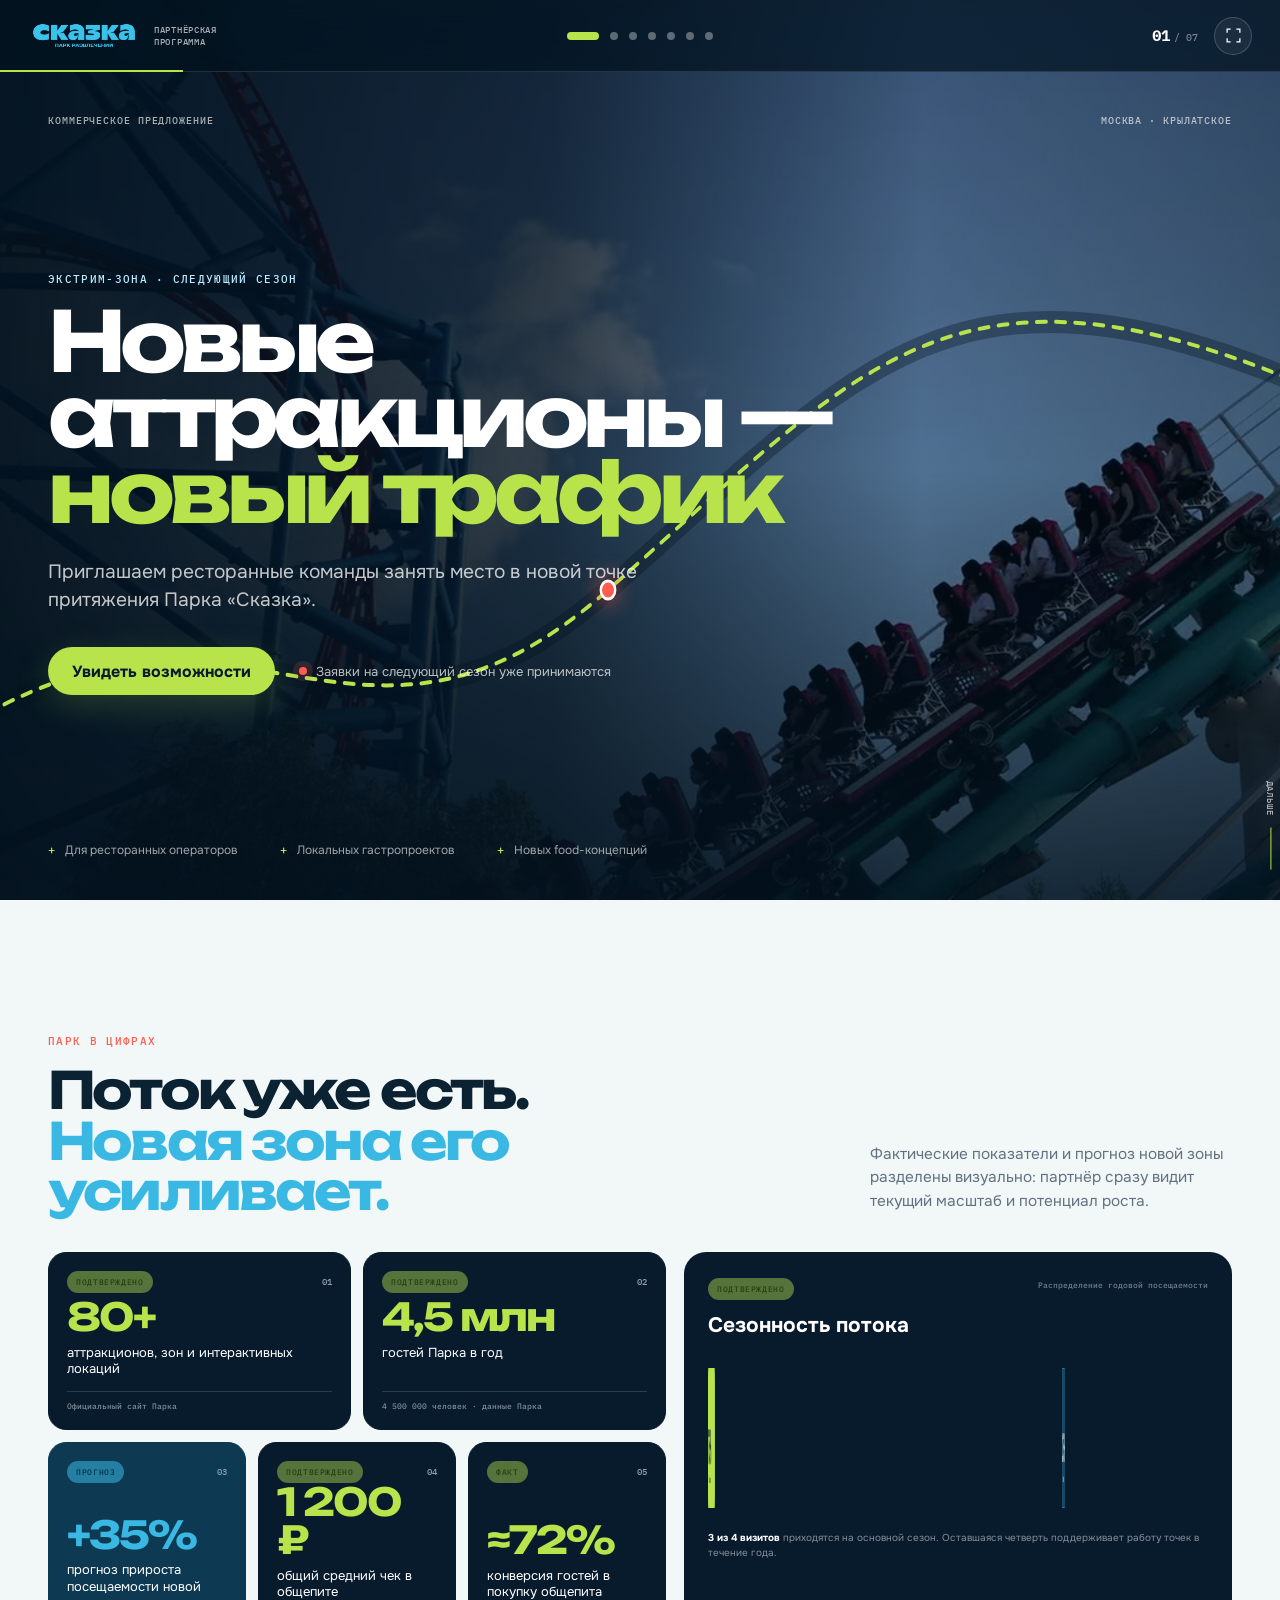
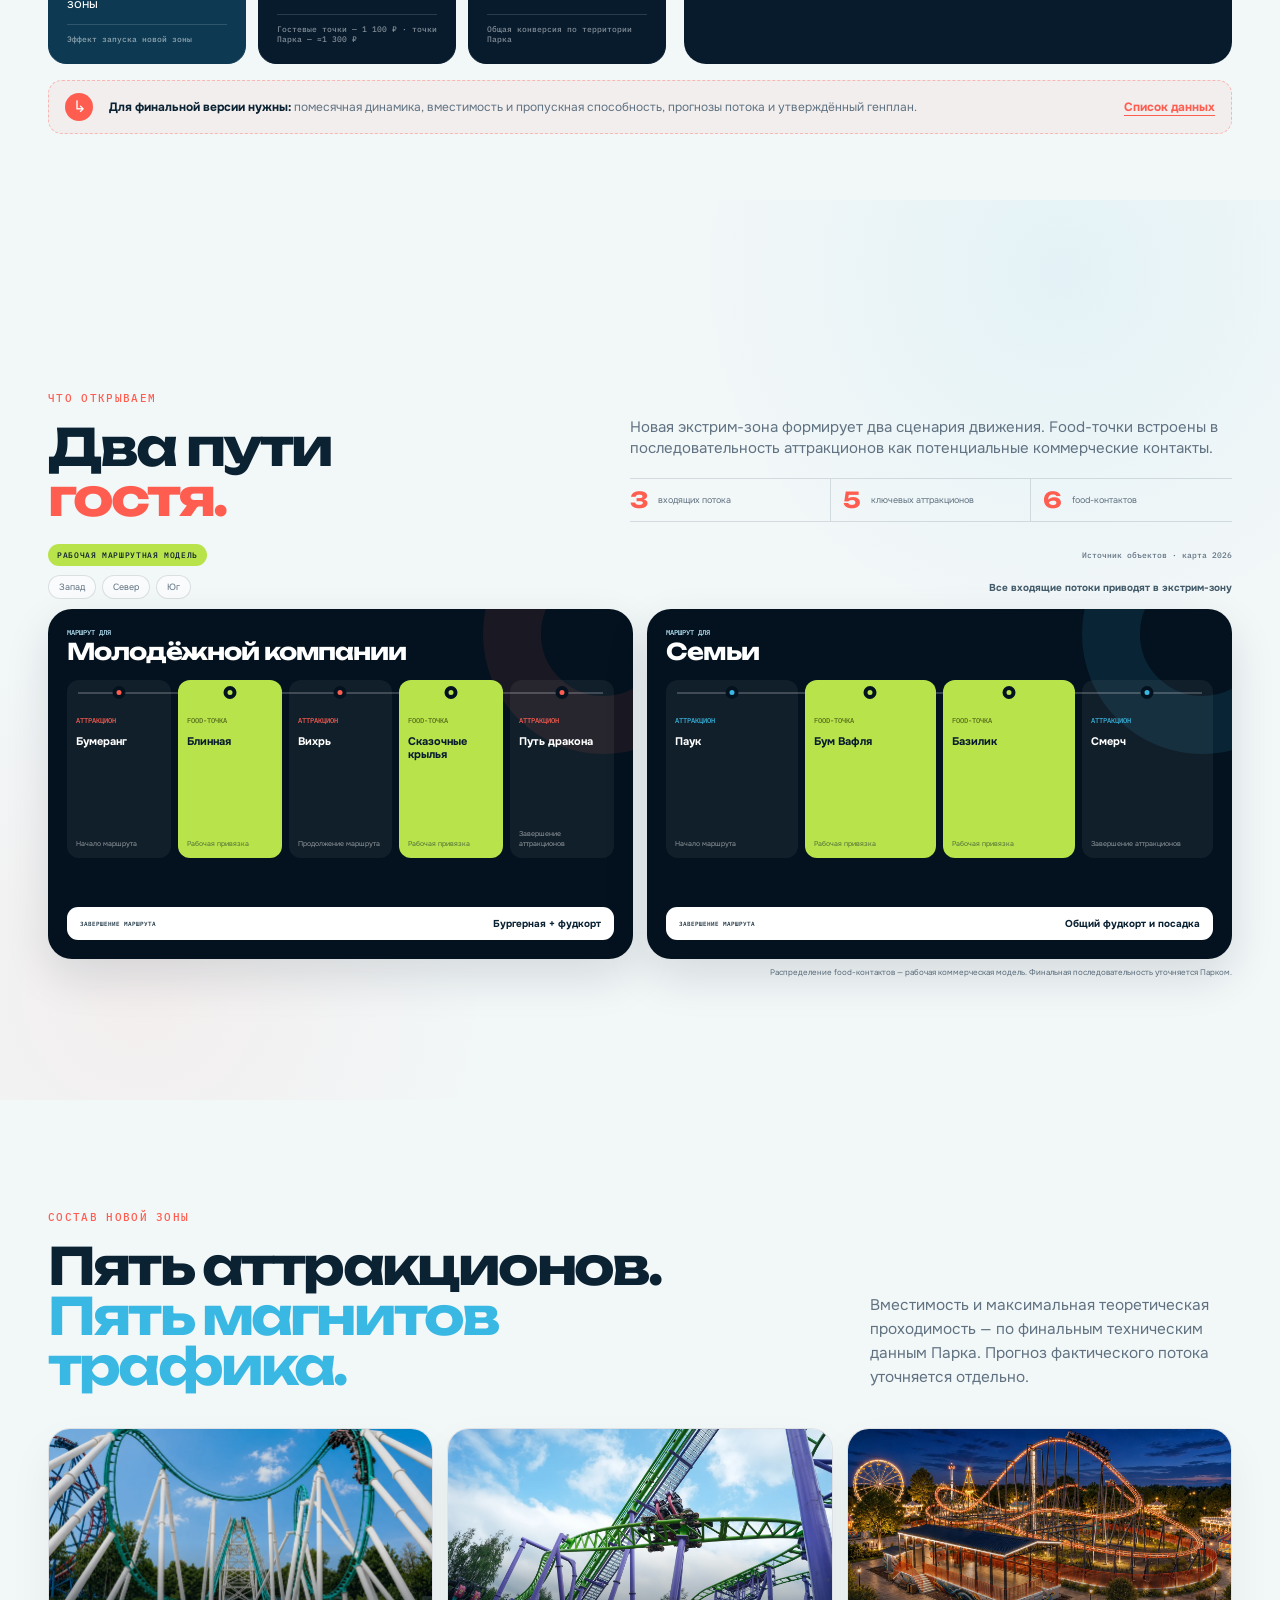
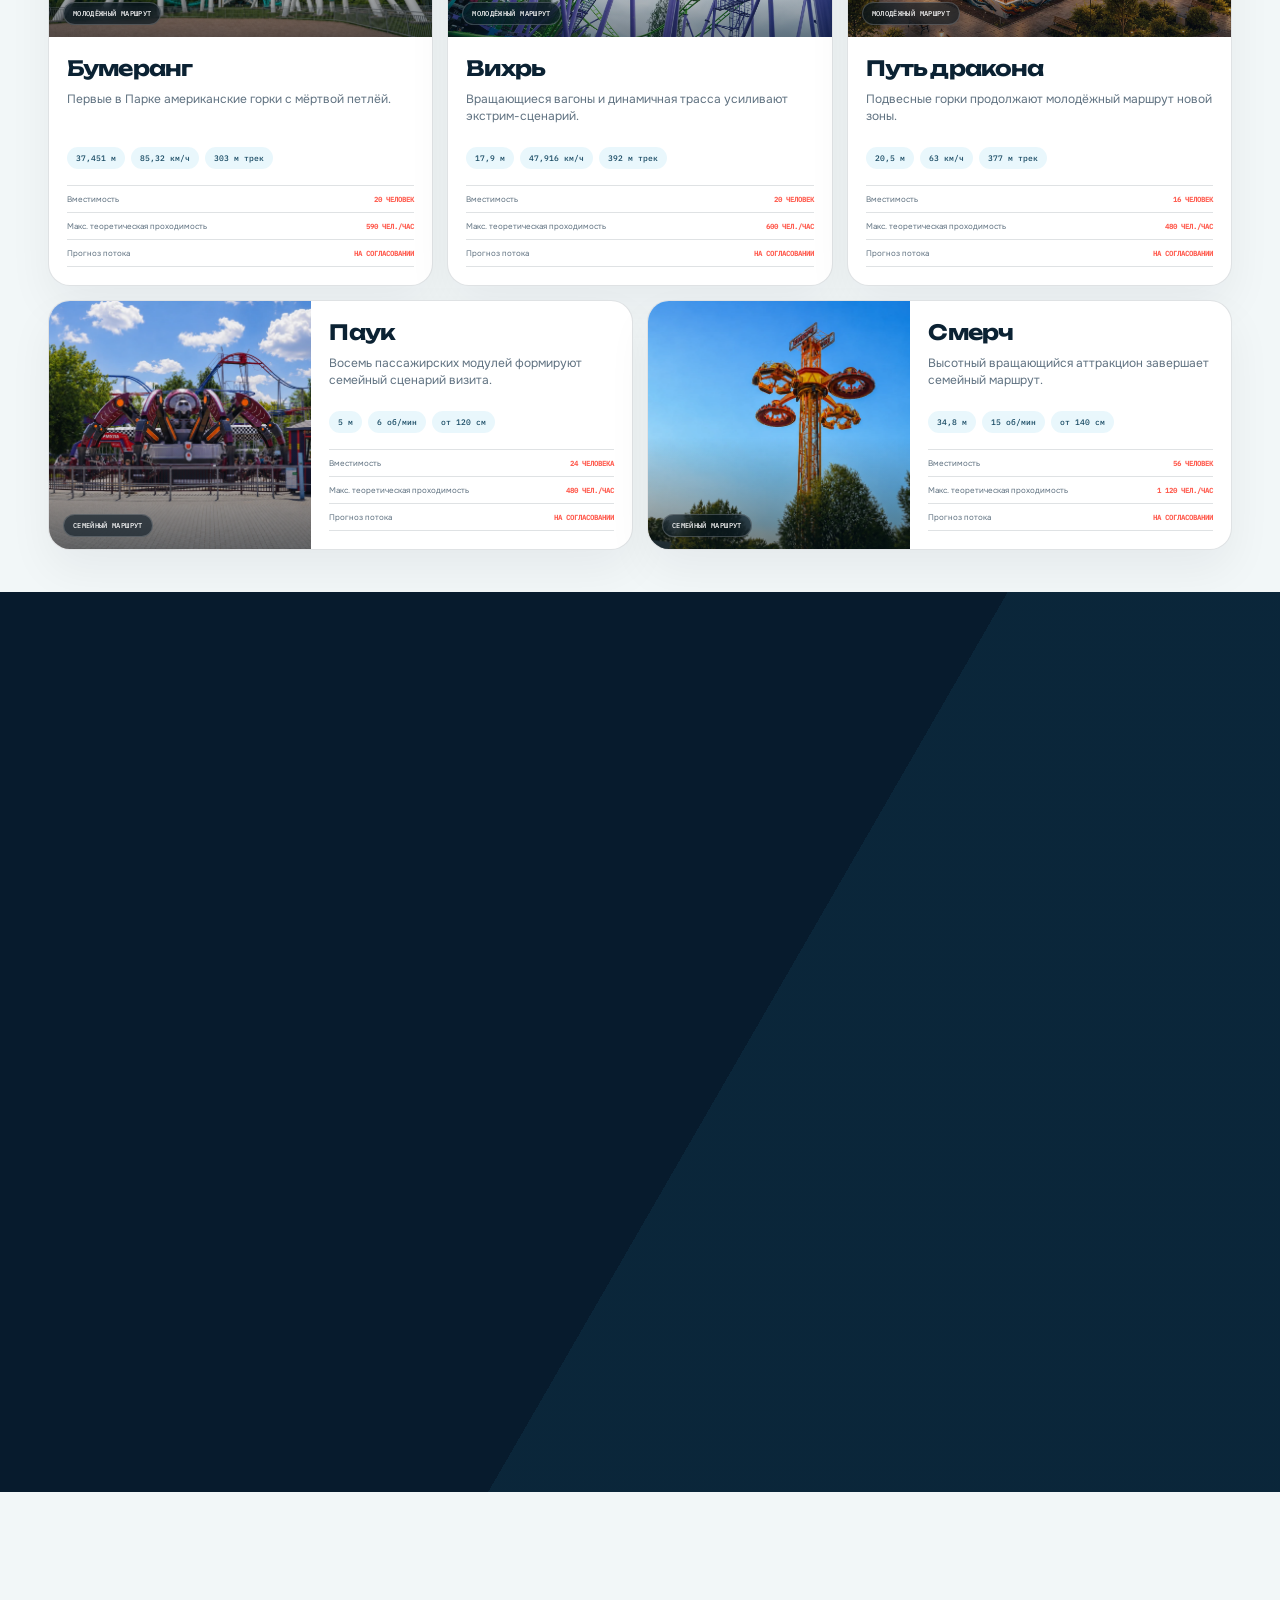
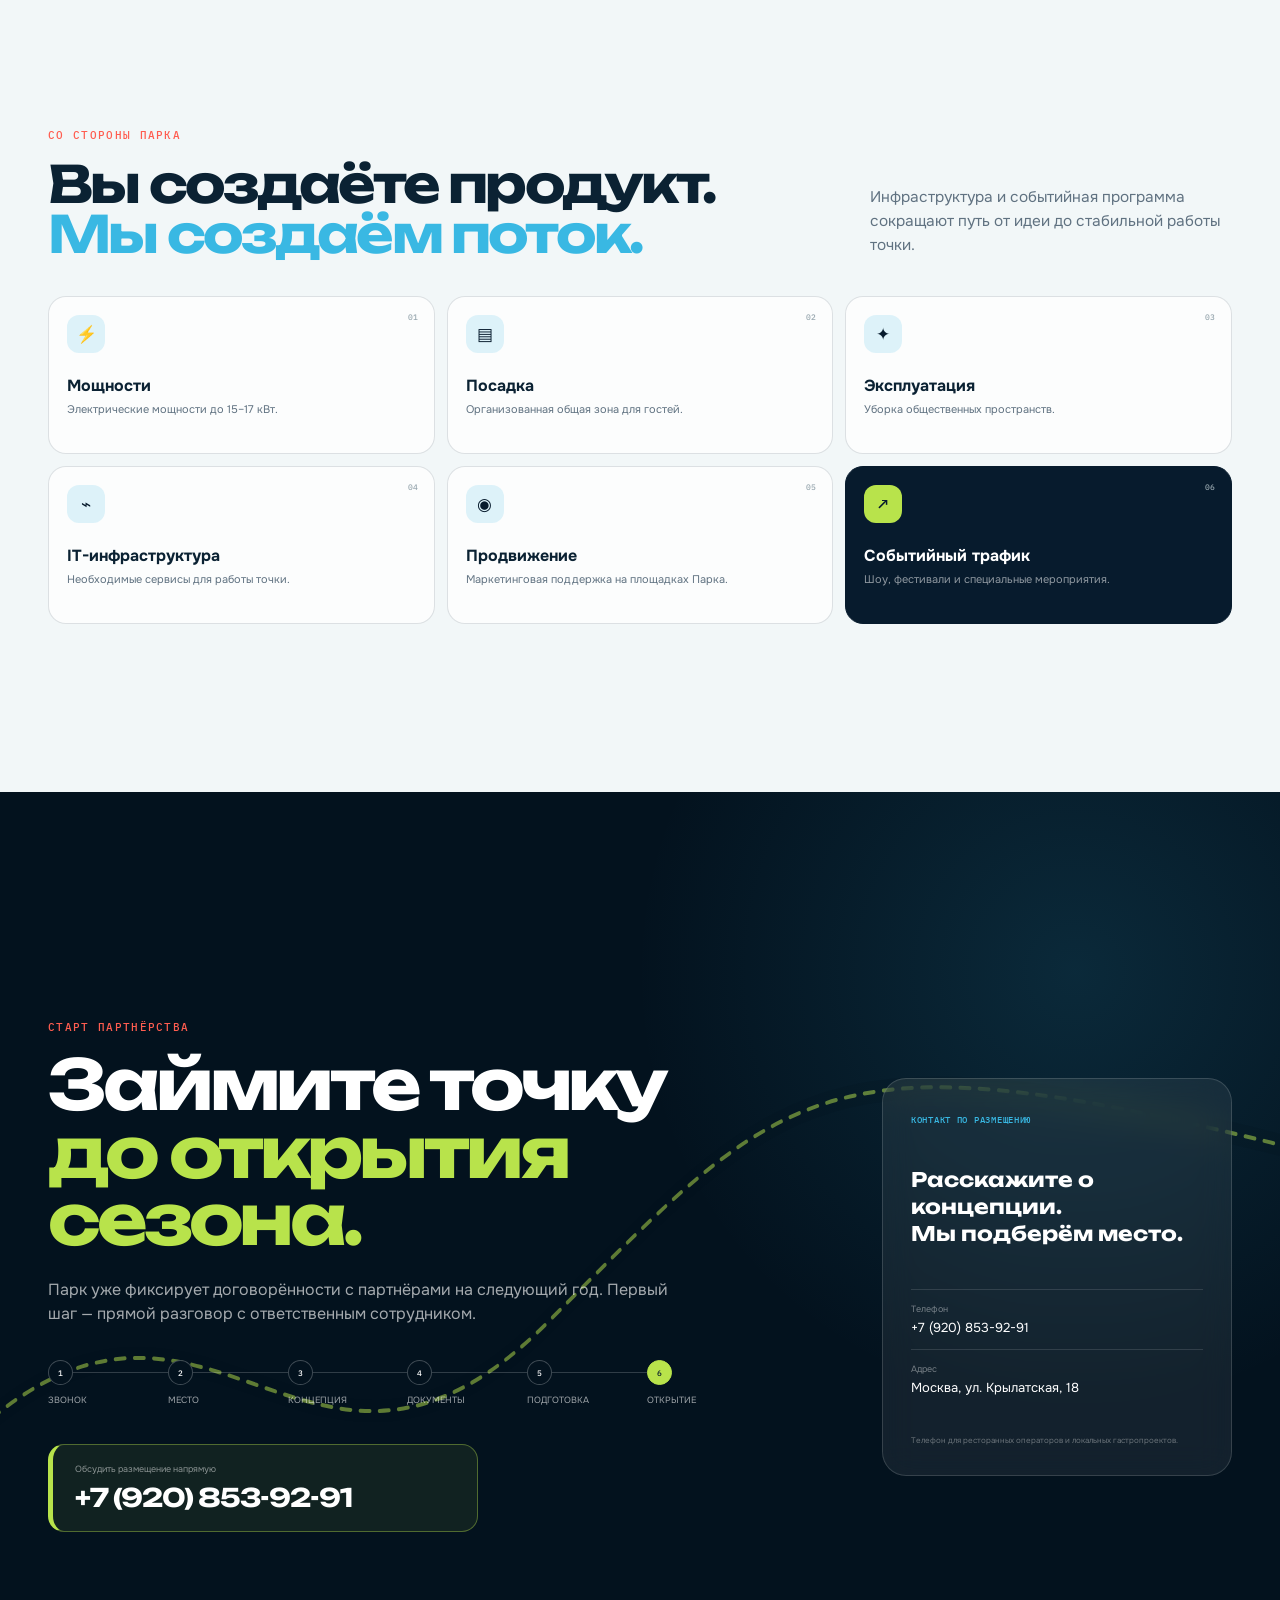
==== commit 4c94a3b2: "Expand attraction lineup and update photos" ====
--- a/index.html
+++ b/index.html
@@ -186,8 +186,8 @@
       <div class="slide-shell">
         <header class="section-heading reveal">
           <p class="overline">Состав новой зоны</p>
-          <h2 id="attractions-title">Три аттракциона.<br><em>Три магнита трафика.</em></h2>
-          <p>Публичные характеристики взяты с официального сайта Парка. Вместимость, пропускная способность и прогноз потока заполняются после согласования паспортов и модели трафика.</p>
+          <h2 id="attractions-title">Пять аттракционов.<br><em>Пять магнитов трафика.</em></h2>
+          <p>Вместимость и максимальная теоретическая проходимость — по финальным техническим данным Парка. Прогноз фактического потока уточняется отдельно.</p>
         </header>
         <div class="ride-grid" id="ride-grid"></div>
       </div>
--- a/styles.css
+++ b/styles.css
@@ -466,13 +466,15 @@
 .story-disclaimer { margin: 8px 0 0; color: var(--muted); font-size: 8px; text-align: right; }
 
 /* Attractions */
-.ride-grid { display: grid; grid-template-columns: repeat(3, 1fr); gap: 18px; }
-.ride-card { overflow: hidden; border: 1px solid var(--line); border-radius: 22px; background: var(--paper); box-shadow: 0 20px 45px rgba(7,27,45,.055); }
+.ride-grid { display: grid; grid-template-columns: repeat(6, 1fr); gap: 14px; }
+.ride-card { grid-column: span 2; overflow: hidden; border: 1px solid var(--line); border-radius: 22px; background: var(--paper); box-shadow: 0 20px 45px rgba(7,27,45,.055); }
+.ride-card:nth-child(n+4) { grid-column: span 3; display: grid; grid-template-columns: minmax(220px, .9fr) minmax(0, 1.1fr); }
+.ride-card:nth-child(n+4) .ride-card__media { min-height: 238px; aspect-ratio: auto; }
 .ride-card__media { position: relative; aspect-ratio: 16 / 8.7; overflow: hidden; background: #d7e4e8; }
 .ride-card__media::after { content: ""; position: absolute; inset: 0; background: linear-gradient(180deg, transparent 55%, rgba(3,18,30,.5)); }
 .ride-card__media img { width: 100%; height: 100%; display: block; object-fit: cover; transition: transform .7s var(--ease); }
 .ride-card:hover .ride-card__media img { transform: scale(1.045); }
-.ride-card__media > span { position: absolute; z-index: 1; left: 16px; bottom: 14px; color: var(--paper); font-family: "IBM Plex Mono", monospace; font-size: 10px; }
+.ride-card__media > span { position: absolute; z-index: 1; left: 14px; bottom: 12px; padding: 6px 9px; border: 1px solid rgba(255,255,255,.2); border-radius: 999px; color: var(--paper); background: rgba(3,18,30,.58); font-family: "IBM Plex Mono", monospace; font-size: 7px; letter-spacing: .05em; text-transform: uppercase; backdrop-filter: blur(8px); }
 .ride-card__body { padding: 18px; }
 .ride-card h3 { margin: 0; font-family: "Unbounded", sans-serif; font-size: 21px; letter-spacing: -.04em; }
 .ride-card p { min-height: 42px; margin: 10px 0 14px; color: var(--muted); font-size: 12px; line-height: 1.42; }
@@ -614,6 +616,8 @@
   .story-grid { grid-template-columns: 1fr; }
   .route-story { min-height: 330px; }
   .ride-grid { grid-template-columns: 1fr 1fr; }
+  .ride-card, .ride-card:nth-child(n+4) { grid-column: auto; display: block; }
+  .ride-card:nth-child(n+4) .ride-card__media { min-height: 0; aspect-ratio: 16 / 8.7; }
   .ride-card:last-child { grid-column: 1 / -1; display: grid; grid-template-columns: 1fr 1fr; }
   .ride-card:last-child .ride-card__media { aspect-ratio: auto; }
   .offer-layout { grid-template-columns: 1fr; }
@@ -684,7 +688,8 @@
   .story-result { margin-top: 12px; }
   .story-disclaimer { line-height: 1.35; text-align: left; }
   .ride-grid { grid-template-columns: 1fr; }
-  .ride-card:last-child { grid-column: auto; display: block; }
+  .ride-card, .ride-card:nth-child(n+4), .ride-card:last-child { grid-column: auto; display: block; }
+  .ride-card:nth-child(n+4) .ride-card__media,
   .ride-card:last-child .ride-card__media { aspect-ratio: 16 / 8.7; }
   .ride-card p { min-height: 0; }
   .commercial-card { min-height: 335px; padding: 20px; }
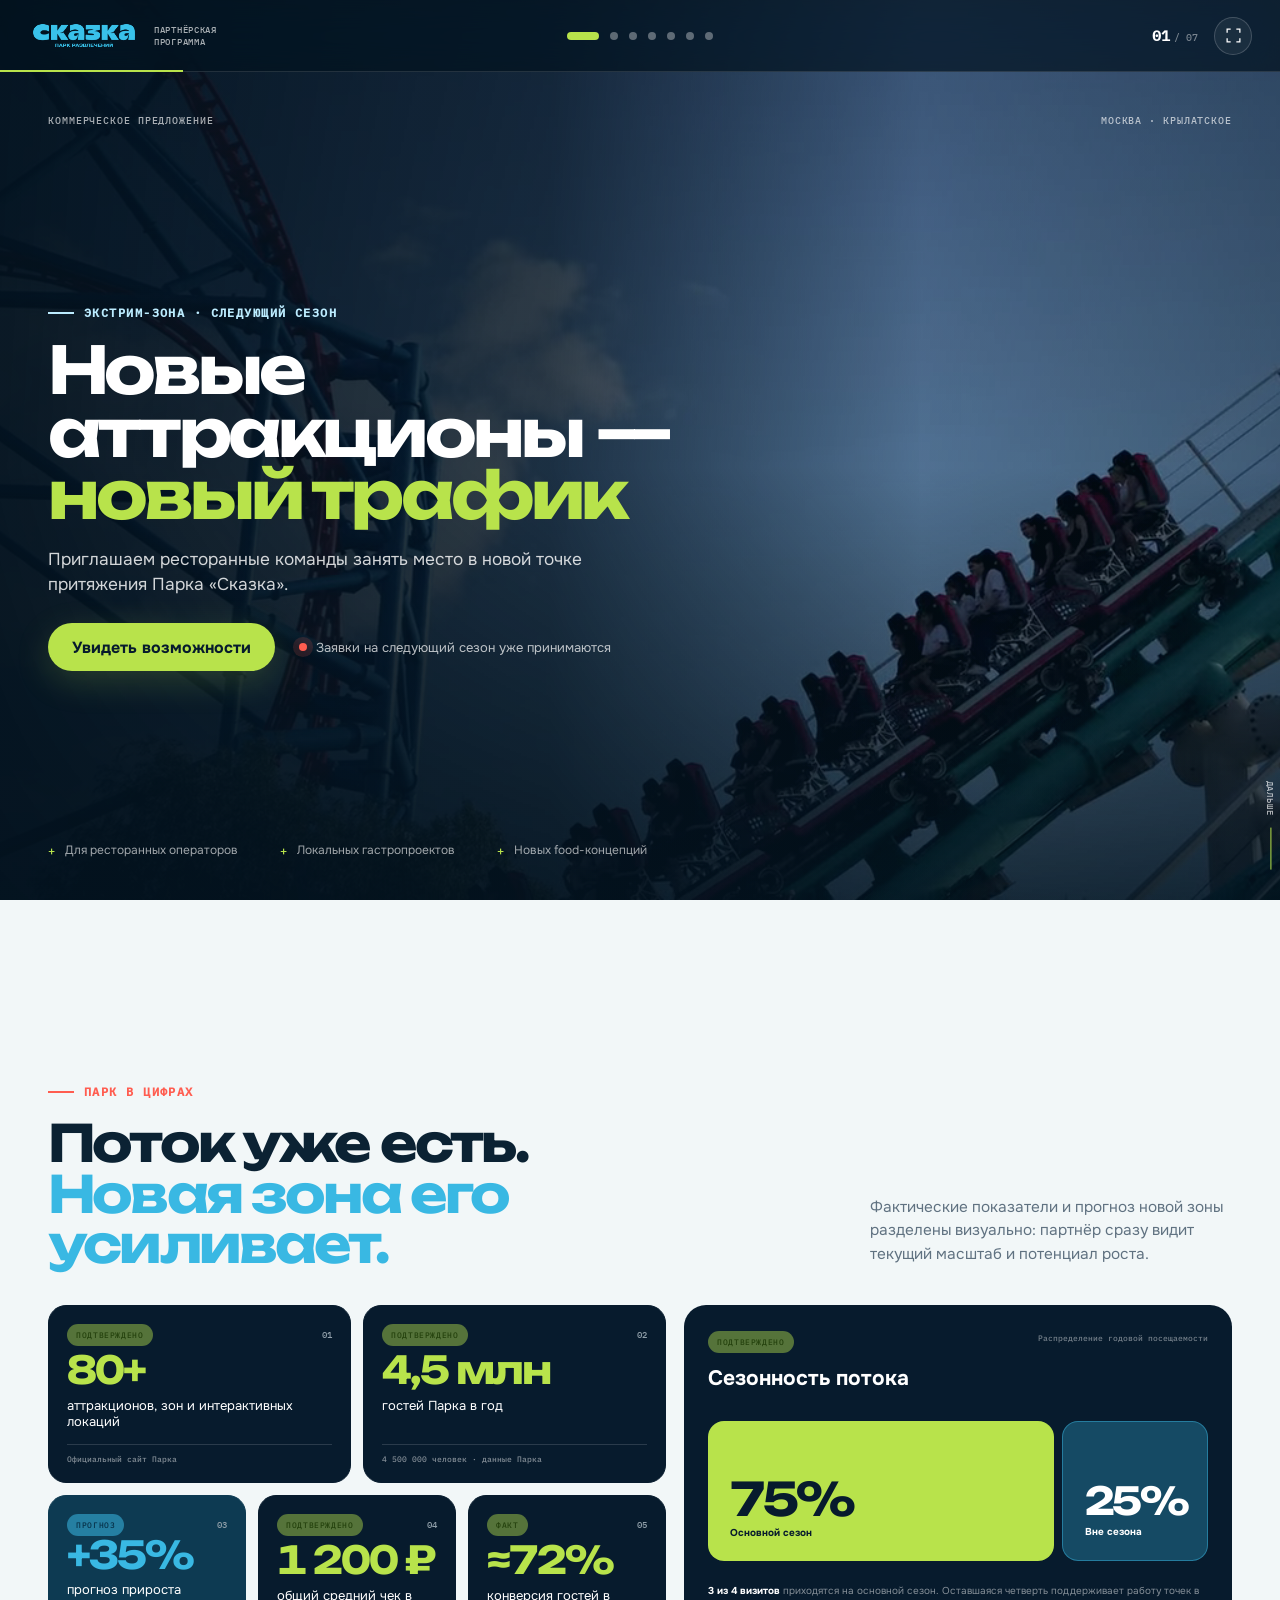
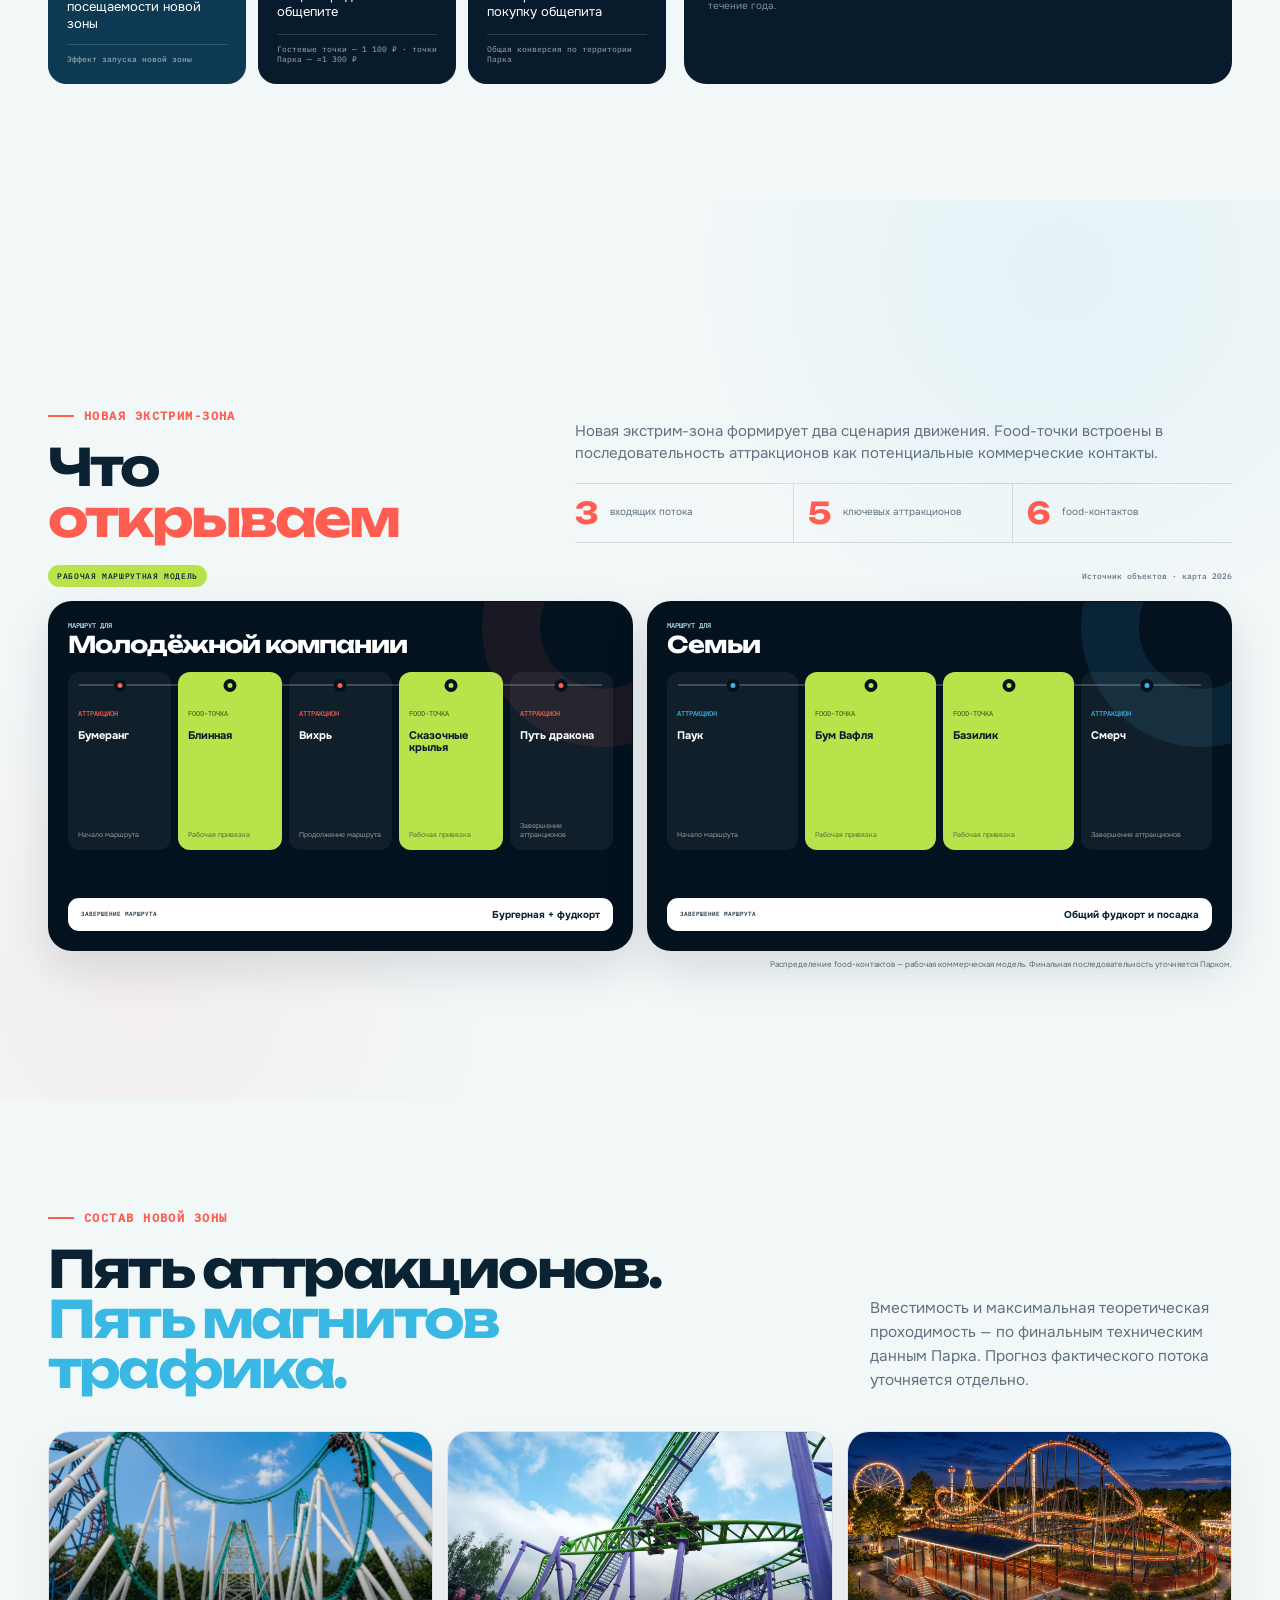
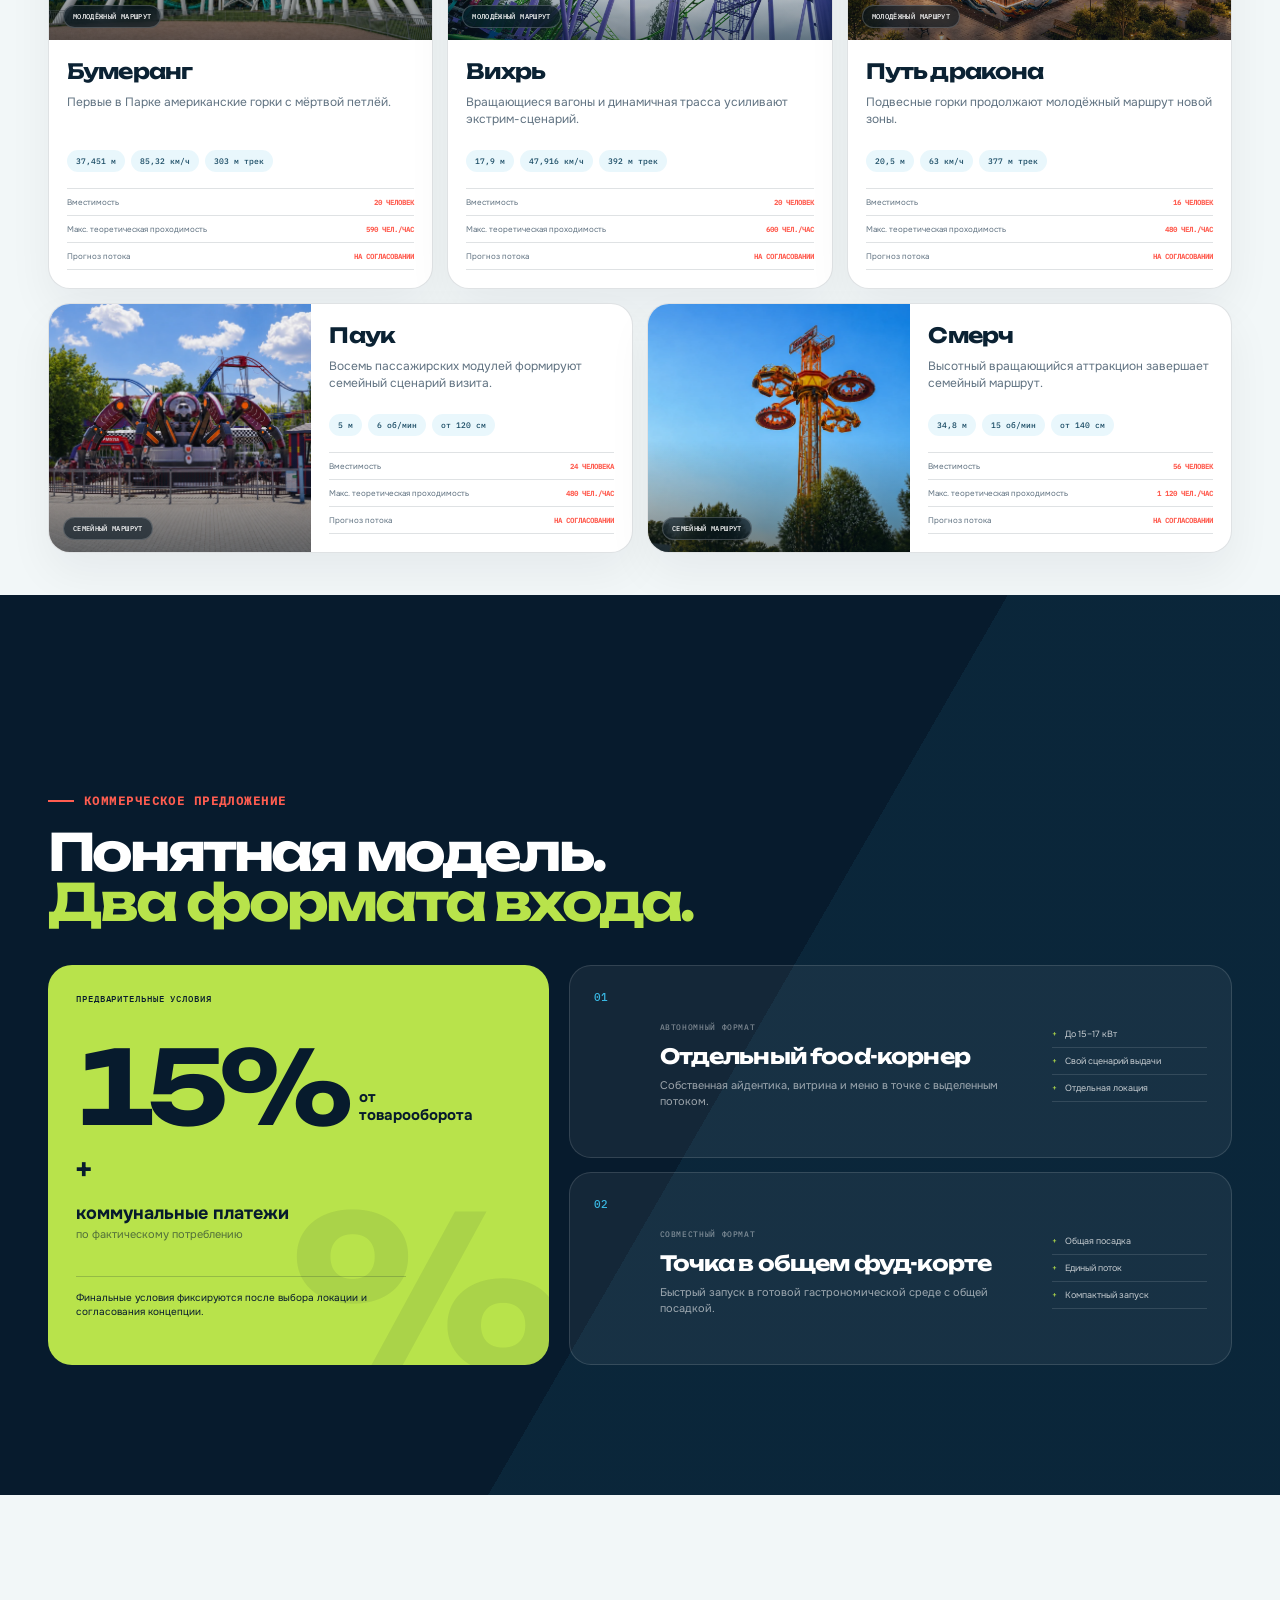
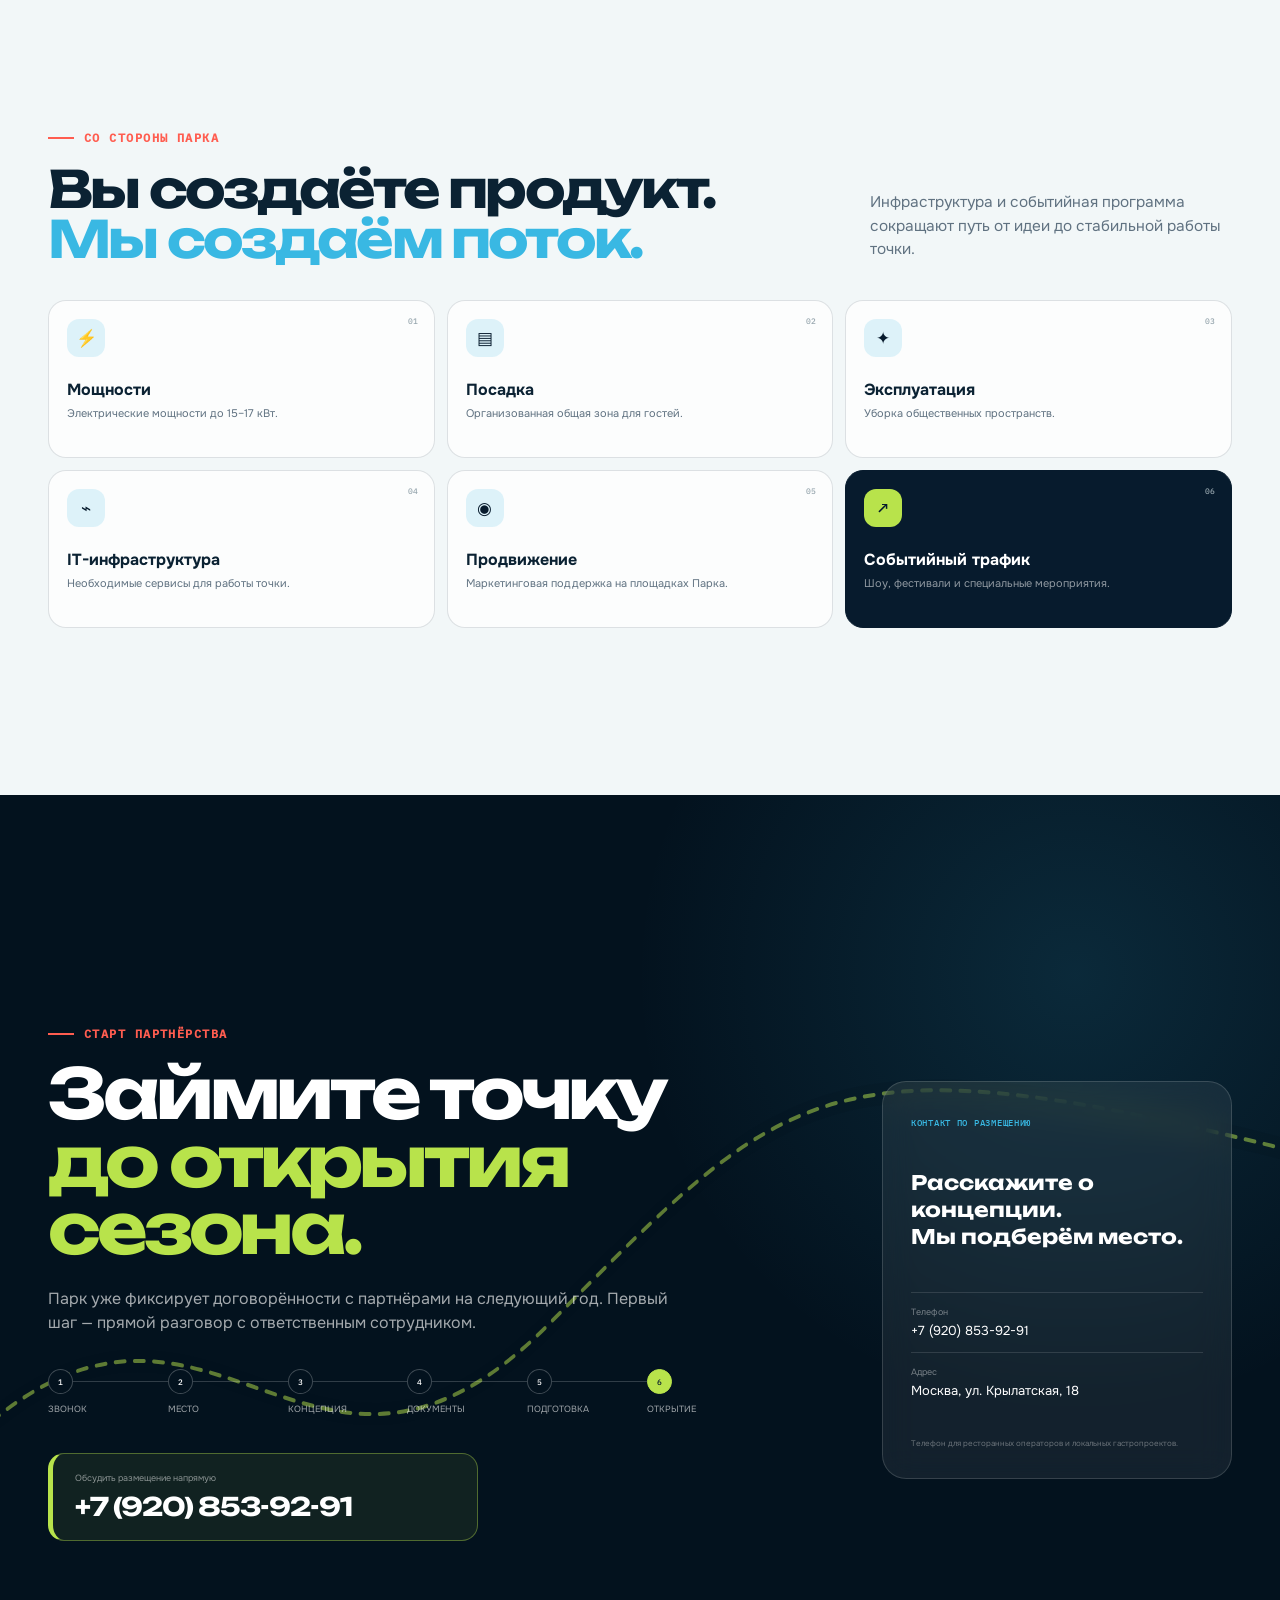
==== commit 072cb0c9: "Refine presentation motion and hierarchy" ====
--- a/index.html
+++ b/index.html
@@ -61,12 +61,6 @@
         </video>
         <div class="hero-wash"></div>
       </div>
-      <svg class="route route--hero" viewBox="0 0 1600 900" preserveAspectRatio="none" aria-hidden="true">
-        <path class="route-shadow" d="M-60 735 C 300 545, 440 815, 760 590 S 1190 230, 1660 395"/>
-        <path class="route-line" d="M-60 735 C 300 545, 440 815, 760 590 S 1190 230, 1660 395"/>
-        <circle cx="760" cy="590" r="9" class="route-point"/>
-      </svg>
-
       <div class="slide-shell hero-shell">
         <div class="hero-kicker reveal">
           <span>Коммерческое предложение</span>
@@ -116,27 +110,22 @@
           </article>
         </div>
 
-        <aside class="data-request reveal">
-          <span class="data-request__icon">↳</span>
-          <p><strong>Для финальной версии нужны:</strong> помесячная динамика, вместимость и пропускная способность, прогнозы потока и утверждённый генплан.</p>
-          <button type="button" class="text-button" data-open-data>Список данных</button>
-        </aside>
-      </div>
-    </section>
-
-    <section class="slide slide--zone" id="zone" data-chapter="Два пути гостя" aria-labelledby="zone-title">
+      </div>
+    </section>
+
+    <section class="slide slide--zone" id="zone" data-chapter="Что открываем" aria-labelledby="zone-title">
       <div class="slide-shell zone-shell">
         <header class="zone-story-heading reveal">
           <div class="section-heading section-heading--story">
-            <p class="overline">Что открываем</p>
-            <h2 id="zone-title">Два пути<br><em>гостя.</em></h2>
+            <p class="overline">Новая экстрим-зона</p>
+            <h2 id="zone-title">Что<br><em>открываем</em></h2>
           </div>
           <div class="zone-story-summary">
             <p>Новая экстрим-зона формирует два сценария движения. Food-точки встроены в последовательность аттракционов как потенциальные коммерческие контакты.</p>
             <dl class="zone-composition" aria-label="Состав маршрутной модели">
-              <div><dt>3</dt><dd>входящих потока</dd></div>
-              <div><dt>5</dt><dd>ключевых аттракционов</dd></div>
-              <div><dt>6</dt><dd>food-контактов</dd></div>
+              <div><dt data-countup>3</dt><dd>входящих потока</dd></div>
+              <div><dt data-countup>5</dt><dd>ключевых аттракционов</dd></div>
+              <div><dt data-countup>6</dt><dd>food-контактов</dd></div>
             </dl>
           </div>
         </header>
@@ -145,11 +134,6 @@
           <div class="map-topline">
             <span class="data-status data-status--concept">Рабочая маршрутная модель</span>
             <span class="map-source">Источник объектов · карта 2026</span>
-          </div>
-
-          <div class="story-inlets" aria-label="Входящие потоки">
-            <div><span class="story-entry">Запад</span><span class="story-entry">Север</span><span class="story-entry">Юг</span></div>
-            <strong>Все входящие потоки приводят в экстрим-зону</strong>
           </div>
 
           <div class="story-grid">
@@ -203,7 +187,7 @@
         <div class="offer-layout">
           <article class="commercial-card reveal">
             <div class="commercial-card__label">Предварительные условия</div>
-            <div class="commercial-formula"><strong>15%</strong><span>от товарооборота</span></div>
+            <div class="commercial-formula"><strong data-countup>15%</strong><span>от товарооборота</span></div>
             <div class="commercial-plus">+</div>
             <div class="commercial-utilities"><strong>коммунальные платежи</strong><span>по фактическому потреблению</span></div>
             <p>Финальные условия фиксируются после выбора локации и согласования концепции.</p>
@@ -211,12 +195,12 @@
 
           <div class="format-stack reveal">
             <article class="format-card">
-              <div class="format-card__number">01</div>
+              <div class="format-card__number" data-countup>01</div>
               <div><span class="format-card__type">Автономный формат</span><h3>Отдельный food-корнер</h3><p>Собственная айдентика, витрина и меню в точке с выделенным потоком.</p></div>
               <ul><li>До 15–17 кВт</li><li>Свой сценарий выдачи</li><li>Отдельная локация</li></ul>
             </article>
             <article class="format-card">
-              <div class="format-card__number">02</div>
+              <div class="format-card__number" data-countup>02</div>
               <div><span class="format-card__type">Совместный формат</span><h3>Точка в общем фуд-корте</h3><p>Быстрый запуск в готовой гастрономической среде с общей посадкой.</p></div>
               <ul><li>Общая посадка</li><li>Единый поток</li><li>Компактный запуск</li></ul>
             </article>
@@ -234,12 +218,12 @@
         </header>
 
         <div class="support-grid">
-          <article class="support-card reveal"><span>01</span><div class="support-icon">⚡</div><h3>Мощности</h3><p>Электрические мощности до 15–17 кВт.</p></article>
-          <article class="support-card reveal"><span>02</span><div class="support-icon">▤</div><h3>Посадка</h3><p>Организованная общая зона для гостей.</p></article>
-          <article class="support-card reveal"><span>03</span><div class="support-icon">✦</div><h3>Эксплуатация</h3><p>Уборка общественных пространств.</p></article>
-          <article class="support-card reveal"><span>04</span><div class="support-icon">⌁</div><h3>IT-инфраструктура</h3><p>Необходимые сервисы для работы точки.</p></article>
-          <article class="support-card reveal"><span>05</span><div class="support-icon">◉</div><h3>Продвижение</h3><p>Маркетинговая поддержка на площадках Парка.</p></article>
-          <article class="support-card support-card--accent reveal"><span>06</span><div class="support-icon">↗</div><h3>Событийный трафик</h3><p>Шоу, фестивали и специальные мероприятия.</p></article>
+          <article class="support-card reveal"><span data-countup>01</span><div class="support-icon">⚡</div><h3>Мощности</h3><p>Электрические мощности до 15–17 кВт.</p></article>
+          <article class="support-card reveal"><span data-countup>02</span><div class="support-icon">▤</div><h3>Посадка</h3><p>Организованная общая зона для гостей.</p></article>
+          <article class="support-card reveal"><span data-countup>03</span><div class="support-icon">✦</div><h3>Эксплуатация</h3><p>Уборка общественных пространств.</p></article>
+          <article class="support-card reveal"><span data-countup>04</span><div class="support-icon">⌁</div><h3>IT-инфраструктура</h3><p>Необходимые сервисы для работы точки.</p></article>
+          <article class="support-card reveal"><span data-countup>05</span><div class="support-icon">◉</div><h3>Продвижение</h3><p>Маркетинговая поддержка на площадках Парка.</p></article>
+          <article class="support-card support-card--accent reveal"><span data-countup>06</span><div class="support-icon">↗</div><h3>Событийный трафик</h3><p>Шоу, фестивали и специальные мероприятия.</p></article>
         </div>
       </div>
     </section>
@@ -256,7 +240,7 @@
           <p class="join-lead reveal">Парк уже фиксирует договорённости с партнёрами на следующий год. Первый шаг — прямой разговор с ответственным сотрудником.</p>
 
           <ol class="steps reveal" aria-label="Этапы подключения">
-            <li><span>1</span>Звонок</li><li><span>2</span>Место</li><li><span>3</span>Концепция</li><li><span>4</span>Документы</li><li><span>5</span>Подготовка</li><li><span>6</span>Открытие</li>
+            <li><span data-countup>1</span>Звонок</li><li><span data-countup>2</span>Место</li><li><span data-countup>3</span>Концепция</li><li><span data-countup>4</span>Документы</li><li><span data-countup>5</span>Подготовка</li><li><span data-countup>6</span>Открытие</li>
           </ol>
 
           <div class="join-actions reveal">
@@ -274,21 +258,6 @@
     </section>
   </main>
 
-  <dialog class="modal modal--data" id="data-modal" aria-labelledby="data-title">
-    <div class="data-modal-content">
-      <button class="modal-close" type="button" data-close-modal aria-label="Закрыть">×</button>
-      <p class="overline">Чек-лист финализации</p>
-      <h2 id="data-title">Что запросить<br>у подразделений</h2>
-      <ul>
-        <li><span>Аналитика</span>помесячный трафик, дни недели и методика расчёта конверсии</li>
-        <li><span>Финансы</span>структура среднего чека и целевые диапазоны для food-категорий</li>
-        <li><span>Маркетинг</span>событийный календарь и распределение трафика по новым маршрутам</li>
-        <li><span>Техническая служба</span>генплан, мощности, вода/канализация и паспорта аттракционов</li>
-        <li><span>Коммерция</span>площади, число точек, финальные условия и ответственный контакт</li>
-      </ul>
-    </div>
-  </dialog>
-
   <script src="content.js"></script>
   <script src="app.js"></script>
 </body>
--- a/styles.css
+++ b/styles.css
@@ -60,7 +60,8 @@
 
 html {
   scroll-behavior: smooth;
-  scroll-snap-type: y mandatory;
+  scroll-snap-type: y proximity;
+  scroll-padding-top: var(--header-h);
   background: var(--night);
 }
 
@@ -175,7 +176,9 @@
 .deck-tools { justify-self: end; display: flex; align-items: center; gap: 16px; }
 .deck-counter { display: flex; align-items: baseline; gap: 4px; font-family: "IBM Plex Mono", monospace; }
 .deck-counter strong { font-size: 15px; color: var(--paper); }
+.deck-counter strong.is-changing { animation: counterBump .48s var(--ease); }
 .deck-counter span { font-size: 10px; color: rgba(255,255,255,.45); }
+@keyframes counterBump { 50% { color: var(--lime); transform: translateY(-2px); } }
 
 .icon-button {
   display: grid;
@@ -200,7 +203,7 @@
   position: relative;
   min-height: 100svh;
   scroll-snap-align: start;
-  scroll-snap-stop: always;
+  scroll-snap-stop: normal;
   overflow: hidden;
   isolation: isolate;
 }
@@ -219,11 +222,12 @@
 
 .reveal {
   opacity: 0;
-  transform: translateY(24px);
-  transition: opacity .75s var(--ease), transform .75s var(--ease);
-}
-
-.slide.is-active .reveal { opacity: 1; transform: translateY(0); }
+  transform: translateY(14px);
+  transition: opacity .9s var(--ease), transform .9s var(--ease);
+}
+
+.slide.is-active .reveal,
+.slide.has-entered .reveal { opacity: 1; transform: translateY(0); }
 .slide.is-active .reveal:nth-child(2) { transition-delay: .08s; }
 .slide.is-active .reveal:nth-child(3) { transition-delay: .14s; }
 .slide.is-active .reveal:nth-child(4) { transition-delay: .2s; }
@@ -231,14 +235,22 @@
 .slide.is-active .reveal:nth-child(6) { transition-delay: .32s; }
 
 .overline {
-  margin: 0 0 18px;
+  width: max-content;
+  max-width: 100%;
+  display: inline-flex;
+  align-items: center;
+  gap: 10px;
+  margin: 0 0 20px;
   font-family: "IBM Plex Mono", monospace;
-  font-size: 11px;
+  font-size: 12px;
+  font-weight: 600;
   line-height: 1;
   letter-spacing: .12em;
   text-transform: uppercase;
   color: var(--coral);
 }
+
+.overline::before { content: ""; width: 26px; height: 2px; flex: 0 0 auto; background: currentColor; }
 
 .section-heading {
   display: grid;
@@ -311,21 +323,21 @@
 .hero-wash { background: linear-gradient(90deg, rgba(3,18,30,.96) 0%, rgba(3,18,30,.79) 43%, rgba(3,18,30,.34) 72%, rgba(3,18,30,.5) 100%), linear-gradient(180deg, rgba(3,18,30,.25) 0%, rgba(3,18,30,.1) 52%, rgba(3,18,30,.8) 100%); }
 .hero-shell { justify-content: space-between; padding-top: calc(var(--header-h) + 42px); }
 .hero-kicker { display: flex; justify-content: space-between; font-family: "IBM Plex Mono", monospace; font-size: 10px; letter-spacing: .09em; text-transform: uppercase; color: rgba(255,255,255,.65); }
-.hero-copy { width: min(980px, 78vw); padding: clamp(24px, 6vh, 80px) 0; }
+.hero-copy { width: min(790px, 70vw); padding: clamp(18px, 3.5vh, 46px) 0; }
 .hero-copy .overline { color: var(--blue-light); }
 
 .hero-title {
   margin: 0;
   font-family: "Unbounded", sans-serif;
-  font-size: clamp(50px, 6.5vw, 110px);
-  line-height: .91;
-  letter-spacing: -.065em;
+  font-size: clamp(44px, 5.1vw, 80px);
+  line-height: .96;
+  letter-spacing: -.058em;
 }
 
 .hero-title span, .hero-title strong { display: block; }
 .hero-title strong { color: var(--lime); font-weight: 700; }
-.hero-lead { max-width: 650px; margin: 28px 0 0; color: rgba(255,255,255,.76); font-size: clamp(17px, 1.5vw, 22px); line-height: 1.45; }
-.hero-actions { display: flex; align-items: center; gap: 24px; margin-top: 34px; }
+.hero-lead { max-width: 620px; margin: 20px 0 0; color: rgba(255,255,255,.82); font-size: clamp(16px, 1.35vw, 20px); line-height: 1.45; }
+.hero-actions { display: flex; align-items: center; gap: 24px; margin-top: 26px; }
 .hero-note { display: flex; align-items: center; gap: 9px; color: rgba(255,255,255,.72); font-size: 13px; }
 .hero-note i { width: 8px; height: 8px; border-radius: 50%; background: var(--coral); box-shadow: 0 0 0 6px rgba(255,93,80,.15); }
 .hero-foot { display: flex; gap: 42px; font-size: 12px; color: rgba(255,255,255,.62); }
@@ -374,6 +386,7 @@
   border: 1px solid var(--line);
   border-radius: 18px;
   background: rgba(255,255,255,.74);
+  transition: transform .24s var(--ease), box-shadow .24s var(--ease), border-color .18s ease;
 }
 
 .metric-card:first-child { grid-column: span 3; }
@@ -390,13 +403,14 @@
 .metric-card--verified small { color: rgba(255,255,255,.5); border-color: rgba(255,255,255,.14); }
 .metric-card--forecast small { color: rgba(255,255,255,.55); border-color: rgba(255,255,255,.14); }
 
-.season-card { min-height: 368px; padding: 24px; border-radius: 22px; color: var(--paper); background: var(--night); }
+.season-card { min-height: 368px; padding: 24px; border-radius: 22px; color: var(--paper); background: var(--night); transition: transform .24s var(--ease), box-shadow .24s var(--ease); }
 .season-card__head { display: flex; justify-content: space-between; align-items: start; gap: 20px; }
 .season-card h3 { margin: 12px 0 0; font-size: 21px; }
 .season-card__head > p { max-width: 170px; margin: 4px 0 0; text-align: right; color: rgba(255,255,255,.44); font-family: "IBM Plex Mono", monospace; font-size: 8px; line-height: 1.4; }
 .chart { height: 170px; display: flex; align-items: stretch; gap: 8px; padding: 30px 0 0; }
 .season-share { flex: var(--share) 1 0; min-width: 0; display: flex; flex-direction: column; justify-content: flex-end; gap: 7px; padding: 22px; overflow: hidden; border-radius: 16px; transform: scaleX(.02); transform-origin: left; transition: transform 1s var(--ease); }
-.slide.is-active .season-share { transform: scaleX(1); }
+.slide.is-active .season-share,
+.slide.has-entered .season-share { transform: scaleX(1); }
 .season-share strong { font-family: "Unbounded", sans-serif; font-size: clamp(30px, 3.6vw, 54px); line-height: .9; letter-spacing: -.06em; }
 .season-share span { font-size: 10px; font-weight: 700; line-height: 1.2; }
 .season-share--main { color: var(--night); background: var(--lime); }
@@ -416,17 +430,17 @@
 .slide--zone { color: var(--ink); background: var(--mist); }
 .slide--zone::before { content: ""; position: absolute; inset: 0; background: radial-gradient(circle at 83% 8%, rgba(57,184,227,.08), transparent 27%), radial-gradient(circle at 11% 88%, rgba(255,93,80,.06), transparent 25%); }
 .zone-shell { gap: 18px; }
-.zone-story-heading { display: grid; grid-template-columns: minmax(360px, .9fr) minmax(520px, 1.1fr); align-items: end; gap: clamp(36px, 7vw, 110px); }
+.zone-story-heading { display: grid; grid-template-columns: minmax(400px, .8fr) minmax(520px, 1.2fr); align-items: end; gap: clamp(36px, 7vw, 110px); }
 .section-heading--story { display: block; margin: 0; }
 .section-heading--story h2 { margin: 0; }
 .section-heading--story h2 em { color: var(--coral); font-style: normal; }
 .zone-story-summary > p { max-width: 620px; margin: 0; color: var(--muted); font-size: 15px; line-height: 1.45; }
 .zone-composition { display: grid; grid-template-columns: repeat(3, 1fr); gap: 0; margin: 18px 0 0; border-top: 1px solid var(--line); border-bottom: 1px solid var(--line); }
-.zone-composition div { display: grid; grid-template-columns: auto 1fr; align-items: center; gap: 10px; padding: 10px 12px; border-right: 1px solid var(--line); }
+.zone-composition div { display: grid; grid-template-columns: auto 1fr; align-items: center; gap: 12px; padding: 14px 14px; border-right: 1px solid var(--line); transition: transform .2s var(--ease), background-color .18s ease, box-shadow .2s var(--ease); }
 .zone-composition div:first-child { padding-left: 0; }
 .zone-composition div:last-child { border-right: 0; }
-.zone-composition dt { color: var(--coral); font-family: "Unbounded", sans-serif; font-size: 22px; line-height: 1; }
-.zone-composition dd { margin: 0; color: var(--muted); font-size: 9px; line-height: 1.25; }
+.zone-composition dt { color: var(--coral); font-family: "Unbounded", sans-serif; font-size: 30px; line-height: 1; font-variant-numeric: tabular-nums; transition: transform .2s var(--ease), color .18s ease; }
+.zone-composition dd { margin: 0; color: var(--muted); font-size: 10px; line-height: 1.25; }
 
 .zone-map { min-width: 0; }
 .route-panel--stories { padding: 0; border: 0; border-radius: 0; background: transparent; box-shadow: none; }
@@ -436,8 +450,8 @@
 .story-inlets > div { display: flex; gap: 6px; }
 .story-entry { display: inline-flex; padding: 5px 10px; border: 1px solid var(--line); border-radius: 999px; color: var(--muted); background: rgba(255,255,255,.52); font-size: 9px; }
 .story-inlets strong { color: #435b6a; font-size: 10px; }
-.story-grid { display: grid; grid-template-columns: 1fr 1fr; gap: 14px; }
-.route-story { position: relative; display: flex; min-width: 0; min-height: 350px; flex-direction: column; padding: 19px; overflow: hidden; border-radius: 24px; color: var(--paper); background: var(--night-deep); box-shadow: 0 18px 45px rgba(7,27,45,.12); }
+.story-grid { display: grid; grid-template-columns: 1fr 1fr; gap: 14px; margin-top: 10px; }
+.route-story { position: relative; display: flex; min-width: 0; min-height: 350px; flex-direction: column; padding: 19px; overflow: hidden; border: 1px solid transparent; border-radius: 24px; color: var(--paper); background: var(--night-deep); box-shadow: 0 18px 45px rgba(7,27,45,.12); transition: transform .24s var(--ease), box-shadow .24s var(--ease), border-color .18s ease; }
 .route-story::after { content: ""; position: absolute; top: -95px; right: -90px; width: 240px; height: 240px; border: 58px solid rgba(255,93,80,.09); border-radius: 50%; }
 .route-story--family::after { border-color: rgba(57,184,227,.11); }
 .route-story > header { position: relative; z-index: 1; display: flex; align-items: flex-start; justify-content: space-between; gap: 16px; margin-bottom: 16px; }
@@ -447,8 +461,8 @@
 .route-story--family .story-index { color: var(--blue); }
 .story-steps { position: relative; z-index: 1; display: grid; grid-template-columns: repeat(5, minmax(0, 1fr)); gap: 7px; margin: 0; padding: 0; list-style: none; }
 .story-steps--family { grid-template-columns: repeat(4, minmax(0, 1fr)); }
-.story-steps::before { content: ""; position: absolute; top: 12px; left: 2%; right: 2%; height: 2px; background: rgba(255,255,255,.2); }
-.story-step { position: relative; display: flex; min-width: 0; min-height: 178px; flex-direction: column; padding: 37px 9px 10px; border-radius: 12px; background: rgba(255,255,255,.055); }
+.story-steps::before { content: ""; position: absolute; top: 12px; left: 2%; right: 2%; height: 2px; background: rgba(255,255,255,.2); transition: background-color .2s ease, box-shadow .2s ease; }
+.story-step { position: relative; display: flex; min-width: 0; min-height: 178px; flex-direction: column; padding: 37px 9px 10px; border: 1px solid transparent; border-radius: 12px; background: rgba(255,255,255,.055); transition: transform .2s var(--ease), background-color .18s ease, box-shadow .2s var(--ease); }
 .story-step::before { content: ""; position: absolute; top: 6px; left: 50%; width: 13px; height: 13px; border: 4px solid var(--night-deep); border-radius: 50%; background: var(--coral); transform: translateX(-50%); }
 .route-story--family .story-step::before { background: var(--blue); }
 .story-step > span { color: var(--coral); font-family: "IBM Plex Mono", monospace; font-size: 7px; line-height: 1.25; text-transform: uppercase; }
@@ -460,14 +474,14 @@
 .story-step.story-food::before { background: var(--lime); }
 .story-step.story-food > span, .route-story--family .story-step.story-food > span { color: #53691c; }
 .story-step.story-food small { color: rgba(7,27,45,.58); }
-.story-result { position: relative; z-index: 1; display: flex; align-items: center; justify-content: space-between; gap: 14px; margin-top: auto; padding: 10px 13px; border-radius: 11px; color: var(--ink); background: var(--paper); }
+.story-result { position: relative; z-index: 1; display: flex; align-items: center; justify-content: space-between; gap: 14px; margin-top: auto; padding: 10px 13px; border-radius: 11px; color: var(--ink); background: var(--paper); transition: transform .2s var(--ease), box-shadow .2s var(--ease), background-color .18s ease; }
 .story-result span { font-family: "IBM Plex Mono", monospace; font-size: 6px; text-transform: uppercase; }
 .story-result strong { font-size: 10px; text-align: right; }
 .story-disclaimer { margin: 8px 0 0; color: var(--muted); font-size: 8px; text-align: right; }
 
 /* Attractions */
 .ride-grid { display: grid; grid-template-columns: repeat(6, 1fr); gap: 14px; }
-.ride-card { grid-column: span 2; overflow: hidden; border: 1px solid var(--line); border-radius: 22px; background: var(--paper); box-shadow: 0 20px 45px rgba(7,27,45,.055); }
+.ride-card { grid-column: span 2; overflow: hidden; border: 1px solid var(--line); border-radius: 22px; background: var(--paper); box-shadow: 0 20px 45px rgba(7,27,45,.055); transition: transform .24s var(--ease), box-shadow .24s var(--ease), border-color .18s ease; }
 .ride-card:nth-child(n+4) { grid-column: span 3; display: grid; grid-template-columns: minmax(220px, .9fr) minmax(0, 1.1fr); }
 .ride-card:nth-child(n+4) .ride-card__media { min-height: 238px; aspect-ratio: auto; }
 .ride-card__media { position: relative; aspect-ratio: 16 / 8.7; overflow: hidden; background: #d7e4e8; }
@@ -490,7 +504,7 @@
 .offer-shell { justify-content: center; }
 .offer-shell .section-heading { margin-bottom: 38px; }
 .offer-layout { display: grid; grid-template-columns: minmax(300px, .43fr) minmax(540px, .57fr); gap: 20px; }
-.commercial-card { position: relative; min-height: 400px; padding: 28px; overflow: hidden; border-radius: 24px; color: var(--night); background: var(--lime); }
+.commercial-card { position: relative; min-height: 400px; padding: 28px; overflow: hidden; border-radius: 24px; color: var(--night); background: var(--lime); transition: transform .24s var(--ease), box-shadow .24s var(--ease); }
 .commercial-card::after { content: "%"; position: absolute; right: -15px; bottom: -55px; color: rgba(7,27,45,.08); font-family: "Unbounded", sans-serif; font-size: 210px; }
 .commercial-card__label { font-family: "IBM Plex Mono", monospace; font-size: 9px; letter-spacing: .1em; text-transform: uppercase; }
 .commercial-formula { display: flex; align-items: end; gap: 15px; margin-top: 45px; }
@@ -502,7 +516,7 @@
 .commercial-utilities span { margin-top: 3px; color: rgba(7,27,45,.58); font-size: 11px; }
 .commercial-card > p { position: relative; z-index: 1; max-width: 330px; margin: 35px 0 0; padding-top: 14px; border-top: 1px solid rgba(7,27,45,.2); font-size: 10px; line-height: 1.45; }
 .format-stack { display: grid; gap: 14px; }
-.format-card { min-height: 193px; display: grid; grid-template-columns: 48px 1fr 155px; align-items: center; gap: 18px; padding: 24px; border: 1px solid rgba(255,255,255,.13); border-radius: 22px; background: rgba(255,255,255,.055); }
+.format-card { min-height: 193px; display: grid; grid-template-columns: 48px 1fr 155px; align-items: center; gap: 18px; padding: 24px; border: 1px solid rgba(255,255,255,.13); border-radius: 22px; background: rgba(255,255,255,.055); transition: transform .22s var(--ease), background-color .18s ease, border-color .18s ease; }
 .format-card__number { align-self: start; color: var(--blue); font-family: "IBM Plex Mono", monospace; font-size: 11px; }
 .format-card__type { color: rgba(255,255,255,.45); font-family: "IBM Plex Mono", monospace; font-size: 8px; letter-spacing: .08em; text-transform: uppercase; }
 .format-card h3 { margin: 8px 0 9px; font-family: "Unbounded", sans-serif; font-size: 21px; letter-spacing: -.04em; }
@@ -513,7 +527,7 @@
 
 /* Support */
 .support-grid { display: grid; grid-template-columns: repeat(3, 1fr); gap: 12px; }
-.support-card { position: relative; min-height: 158px; padding: 18px; border: 1px solid var(--line); border-radius: 18px; background: rgba(255,255,255,.74); }
+.support-card { position: relative; min-height: 158px; padding: 18px; border: 1px solid var(--line); border-radius: 18px; background: rgba(255,255,255,.74); transition: transform .22s var(--ease), box-shadow .22s var(--ease), border-color .18s ease; }
 .support-card > span { position: absolute; right: 16px; top: 15px; color: #97a6ae; font-family: "IBM Plex Mono", monospace; font-size: 8px; }
 .support-icon { display: grid; place-items: center; width: 38px; height: 38px; border-radius: 12px; color: var(--night); background: rgba(57,184,227,.16); font-family: "IBM Plex Mono", monospace; font-size: 17px; }
 .support-card h3 { margin: 22px 0 6px; font-size: 16px; }
@@ -541,7 +555,32 @@
 .phone-cta strong { color: var(--paper); font-family: "Unbounded", sans-serif; font-size: clamp(19px, 2vw, 28px); letter-spacing: -.04em; }
 .phone-cta:hover { background: rgba(184,227,75,.14); transform: translateY(-2px); }
 .phone-cta:focus-visible { outline: 3px solid var(--blue); outline-offset: 4px; }
-.join-panel { padding: 28px; border: 1px solid rgba(255,255,255,.15); border-radius: 24px; background: rgba(255,255,255,.065); backdrop-filter: blur(16px); }
+.join-panel { padding: 28px; border: 1px solid rgba(255,255,255,.15); border-radius: 24px; background: rgba(255,255,255,.065); backdrop-filter: blur(16px); transition: transform .22s var(--ease), border-color .18s ease, background-color .18s ease; }
+
+[data-countup] { font-variant-numeric: tabular-nums; }
+
+@media (hover: hover) and (pointer: fine) {
+  .metric-card:hover,
+  .season-card:hover,
+  .ride-card:hover,
+  .commercial-card:hover,
+  .support-card:hover { transform: translateY(-5px); box-shadow: 0 24px 58px rgba(7,27,45,.14); }
+  .metric-card:hover, .ride-card:hover, .support-card:hover { border-color: rgba(57,184,227,.42); }
+  .format-card:hover { transform: translateY(-4px); border-color: rgba(184,227,75,.38); background: rgba(255,255,255,.09); }
+  .join-panel:hover { transform: translateY(-4px); border-color: rgba(57,184,227,.38); background: rgba(255,255,255,.09); }
+  .zone-composition div:hover { z-index: 1; transform: translateY(-4px); background: var(--paper); box-shadow: 0 12px 28px rgba(7,27,45,.09); }
+  .zone-composition div:hover dt { color: var(--blue); transform: scale(1.08); }
+  .route-story:hover { transform: translateY(-5px); border-color: rgba(255,255,255,.14); box-shadow: 0 26px 62px rgba(7,27,45,.2); }
+  .route-story:hover .story-steps::before { background: rgba(184,227,75,.55); box-shadow: 0 0 18px rgba(184,227,75,.2); }
+  .story-step:hover { z-index: 2; transform: translateY(-6px); background: rgba(57,184,227,.14); box-shadow: 0 14px 28px rgba(0,0,0,.2); }
+  .story-step.story-food:hover { background: #c9ee68; box-shadow: 0 14px 30px rgba(184,227,75,.22); }
+  .story-step:hover::before { transform: translateX(-50%) scale(1.3); box-shadow: 0 0 0 6px rgba(255,93,80,.12); }
+  .route-story--family .story-step:hover::before { box-shadow: 0 0 0 6px rgba(57,184,227,.14); }
+  .story-result:hover { transform: translateY(-4px); background: var(--blue-light); box-shadow: 0 12px 24px rgba(0,0,0,.16); }
+  .support-card:hover .support-icon { transform: rotate(-4deg) scale(1.06); }
+}
+
+.support-icon { transition: transform .2s var(--ease), background-color .18s ease; }
 .join-panel__eyebrow { color: var(--blue); font-family: "IBM Plex Mono", monospace; font-size: 9px; letter-spacing: .08em; text-transform: uppercase; }
 .join-panel > strong { display: block; margin: 38px 0 42px; font-family: "Unbounded", sans-serif; font-size: 20px; line-height: 1.35; }
 .join-panel dl { margin: 0; }
@@ -601,7 +640,7 @@
   .section-heading > p:last-child { max-width: 620px; }
   .hero-shell { min-height: 100svh; padding-top: calc(var(--header-h) + 32px); padding-bottom: 32px; }
   .hero-copy { width: 100%; }
-  .hero-title { font-size: clamp(48px, 10vw, 82px); }
+  .hero-title { font-size: clamp(42px, 8vw, 64px); }
   .hero-foot { flex-wrap: wrap; gap: 10px 24px; }
   .scroll-cue { display: none; }
   .numbers-layout { grid-template-columns: 1fr; }
@@ -635,21 +674,21 @@
   .brand-mark { width: 96px; height: 38px; }
   .deck-counter { display: none; }
   .slide-shell { padding-top: calc(var(--header-h) + 46px); padding-bottom: 54px; }
-  .overline { margin-bottom: 14px; font-size: 9px; }
+  .overline { gap: 8px; margin-bottom: 14px; font-size: 10px; }
+  .overline::before { width: 18px; }
   .section-heading { margin-bottom: 24px; }
   .section-heading h2 { font-size: clamp(31px, 10vw, 44px); line-height: 1.02; }
   .section-heading > p:last-child { font-size: 13px; }
   .hero-media img, .hero-media video { object-position: 63% center; }
   .hero-wash { background: linear-gradient(180deg, rgba(3,18,30,.35), rgba(3,18,30,.86) 52%, rgba(3,18,30,.98)); }
   .hero-kicker span:last-child { display: none; }
-  .hero-copy { margin-top: auto; padding: 38px 0 28px; }
-  .hero-title { font-size: clamp(38px, 10.8vw, 52px); line-height: .95; }
-  .hero-lead { margin-top: 20px; font-size: 16px; }
-  .hero-actions { align-items: flex-start; flex-direction: column; gap: 18px; margin-top: 26px; }
+  .hero-copy { margin-top: auto; padding: 24px 0 22px; }
+  .hero-title { font-size: clamp(34px, 9.6vw, 46px); line-height: .98; }
+  .hero-lead { margin-top: 16px; font-size: 15px; }
+  .hero-actions { align-items: flex-start; flex-direction: column; gap: 14px; margin-top: 20px; }
   .hero-actions .button { width: 100%; }
   .hero-foot { display: grid; grid-template-columns: 1fr 1fr; font-size: 10px; }
   .hero-foot span:last-child { grid-column: 1 / -1; }
-  .route--hero { opacity: .55; }
   .metric-grid { grid-template-columns: 1fr 1fr; }
   .metric-card { min-height: 150px; padding: 14px; }
   .metric-card p { font-size: 11px; }
@@ -668,8 +707,8 @@
   .zone-story-summary > p { font-size: 13px; }
   .zone-composition { margin-top: 15px; }
   .zone-composition div { grid-template-columns: 1fr; gap: 4px; padding: 9px 8px; }
-  .zone-composition dt { font-size: 19px; }
-  .zone-composition dd { font-size: 8px; }
+  .zone-composition dt { font-size: 24px; }
+  .zone-composition dd { font-size: 9px; }
   .route-panel--stories { padding: 0; border-radius: 0; }
   .map-topline { align-items: flex-start; }
   .map-source { max-width: 150px; text-align: right; }
@@ -744,6 +783,9 @@
   *, *::before, *::after { animation-duration: .01ms !important; animation-iteration-count: 1 !important; transition-duration: .01ms !important; }
   .reveal { opacity: 1; transform: none; }
   .season-share { transform: scaleX(1); }
+  .metric-card:hover, .season-card:hover, .ride-card:hover, .commercial-card:hover, .support-card:hover,
+  .format-card:hover, .join-panel:hover, .zone-composition div:hover, .route-story:hover,
+  .story-step:hover, .story-result:hover, .support-card:hover .support-icon { transform: none !important; }
 }
 
 @media print {
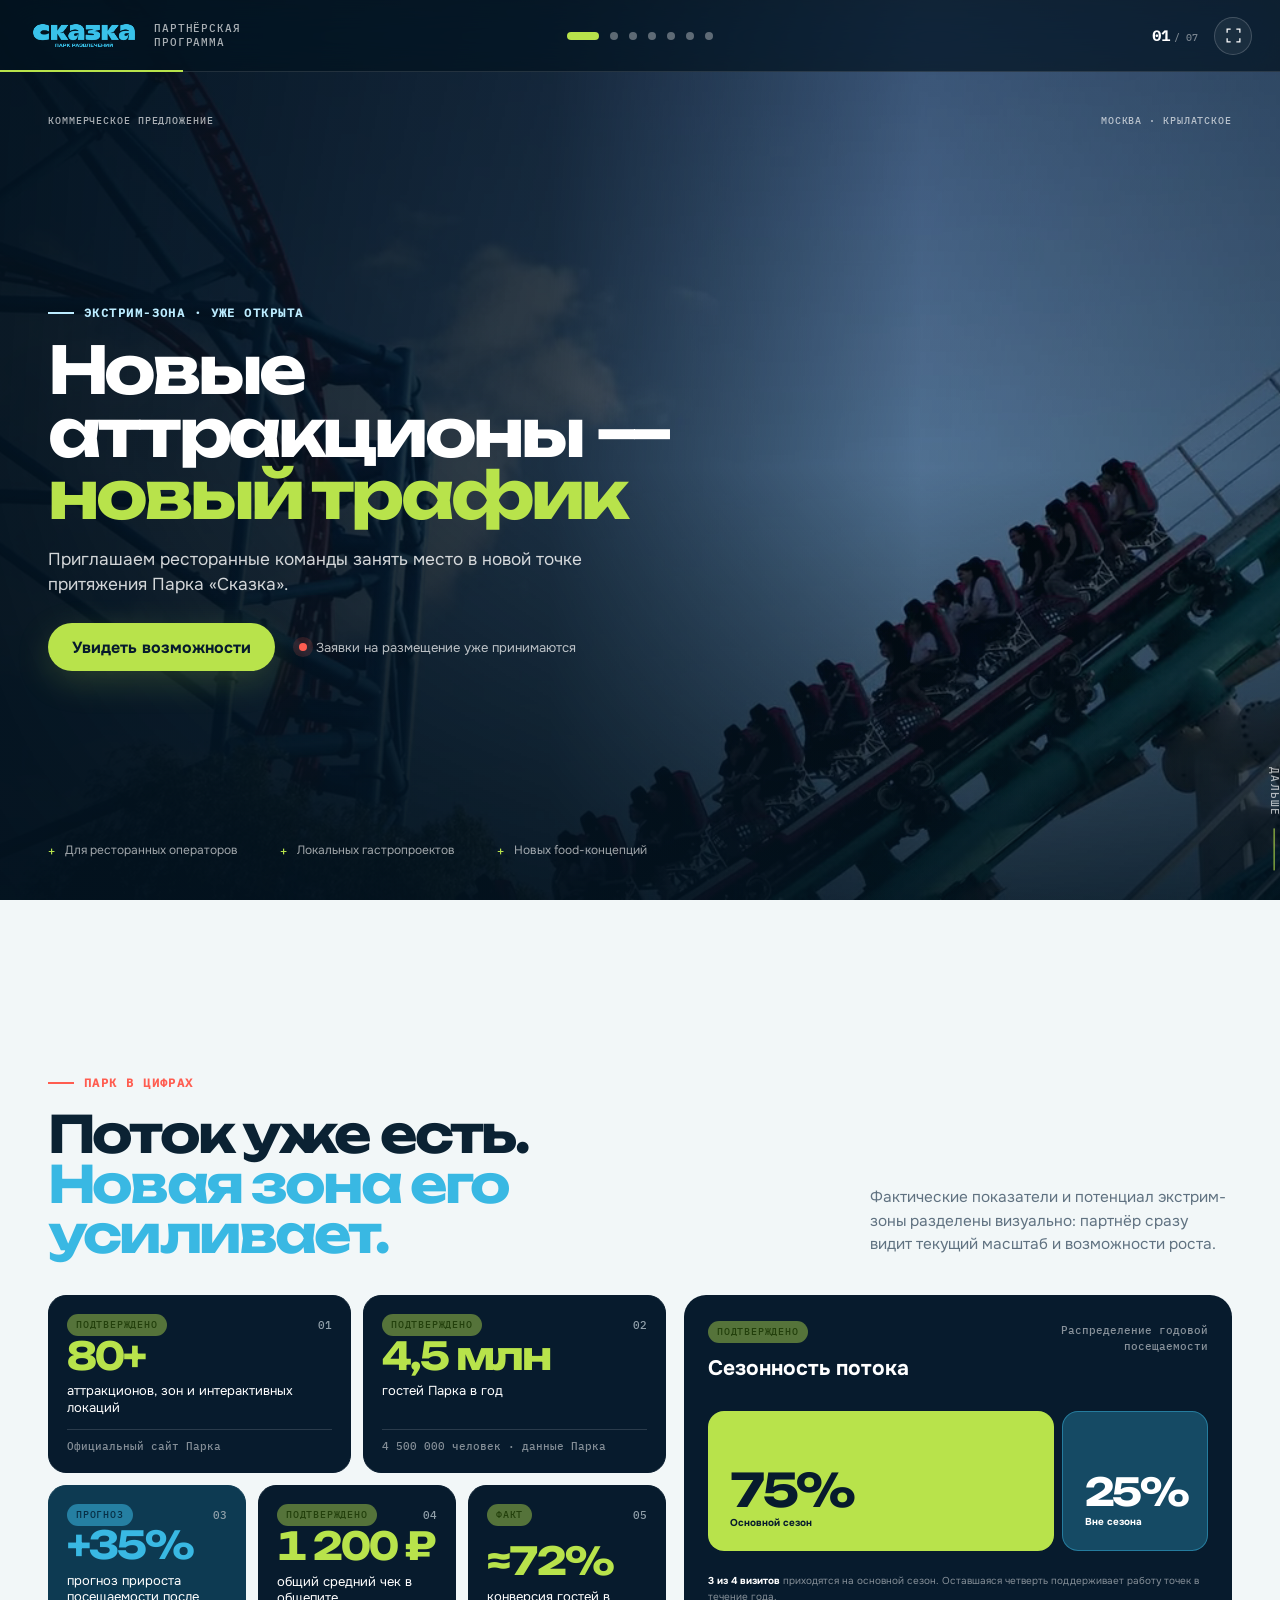
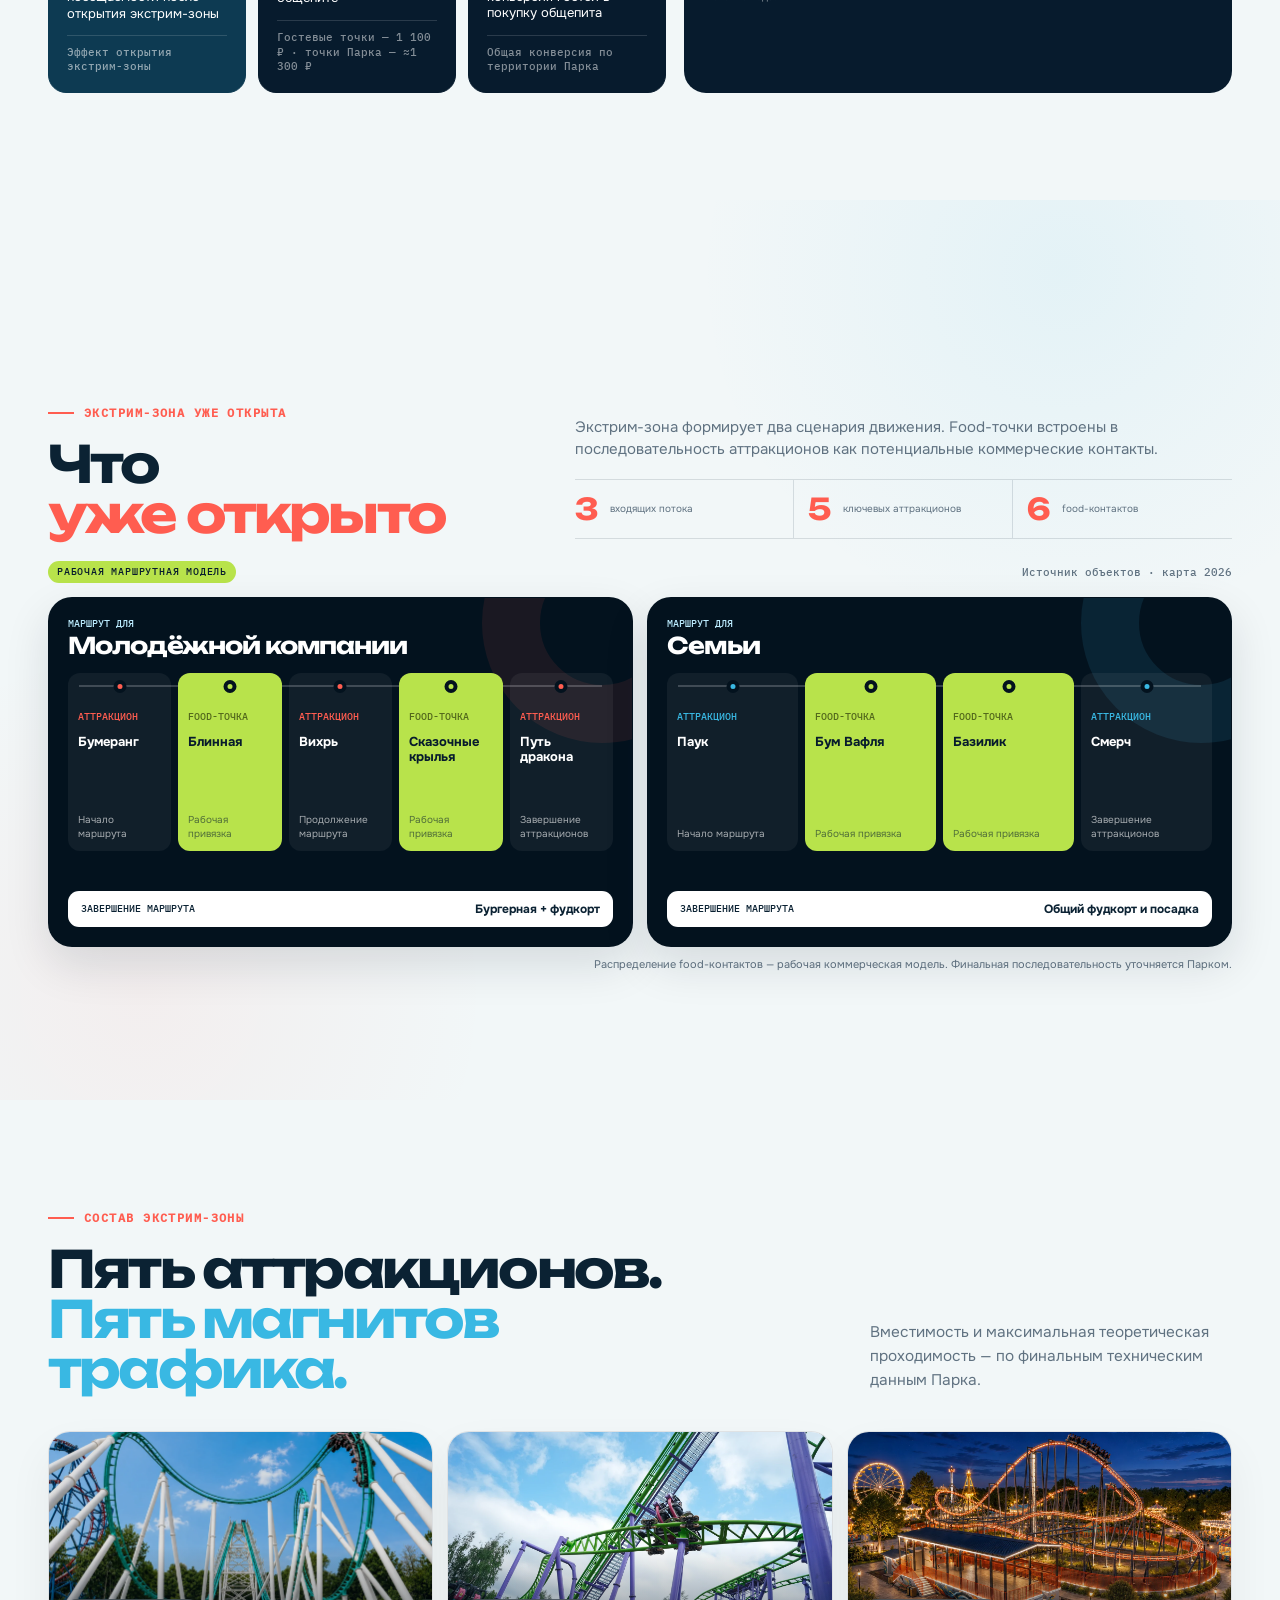
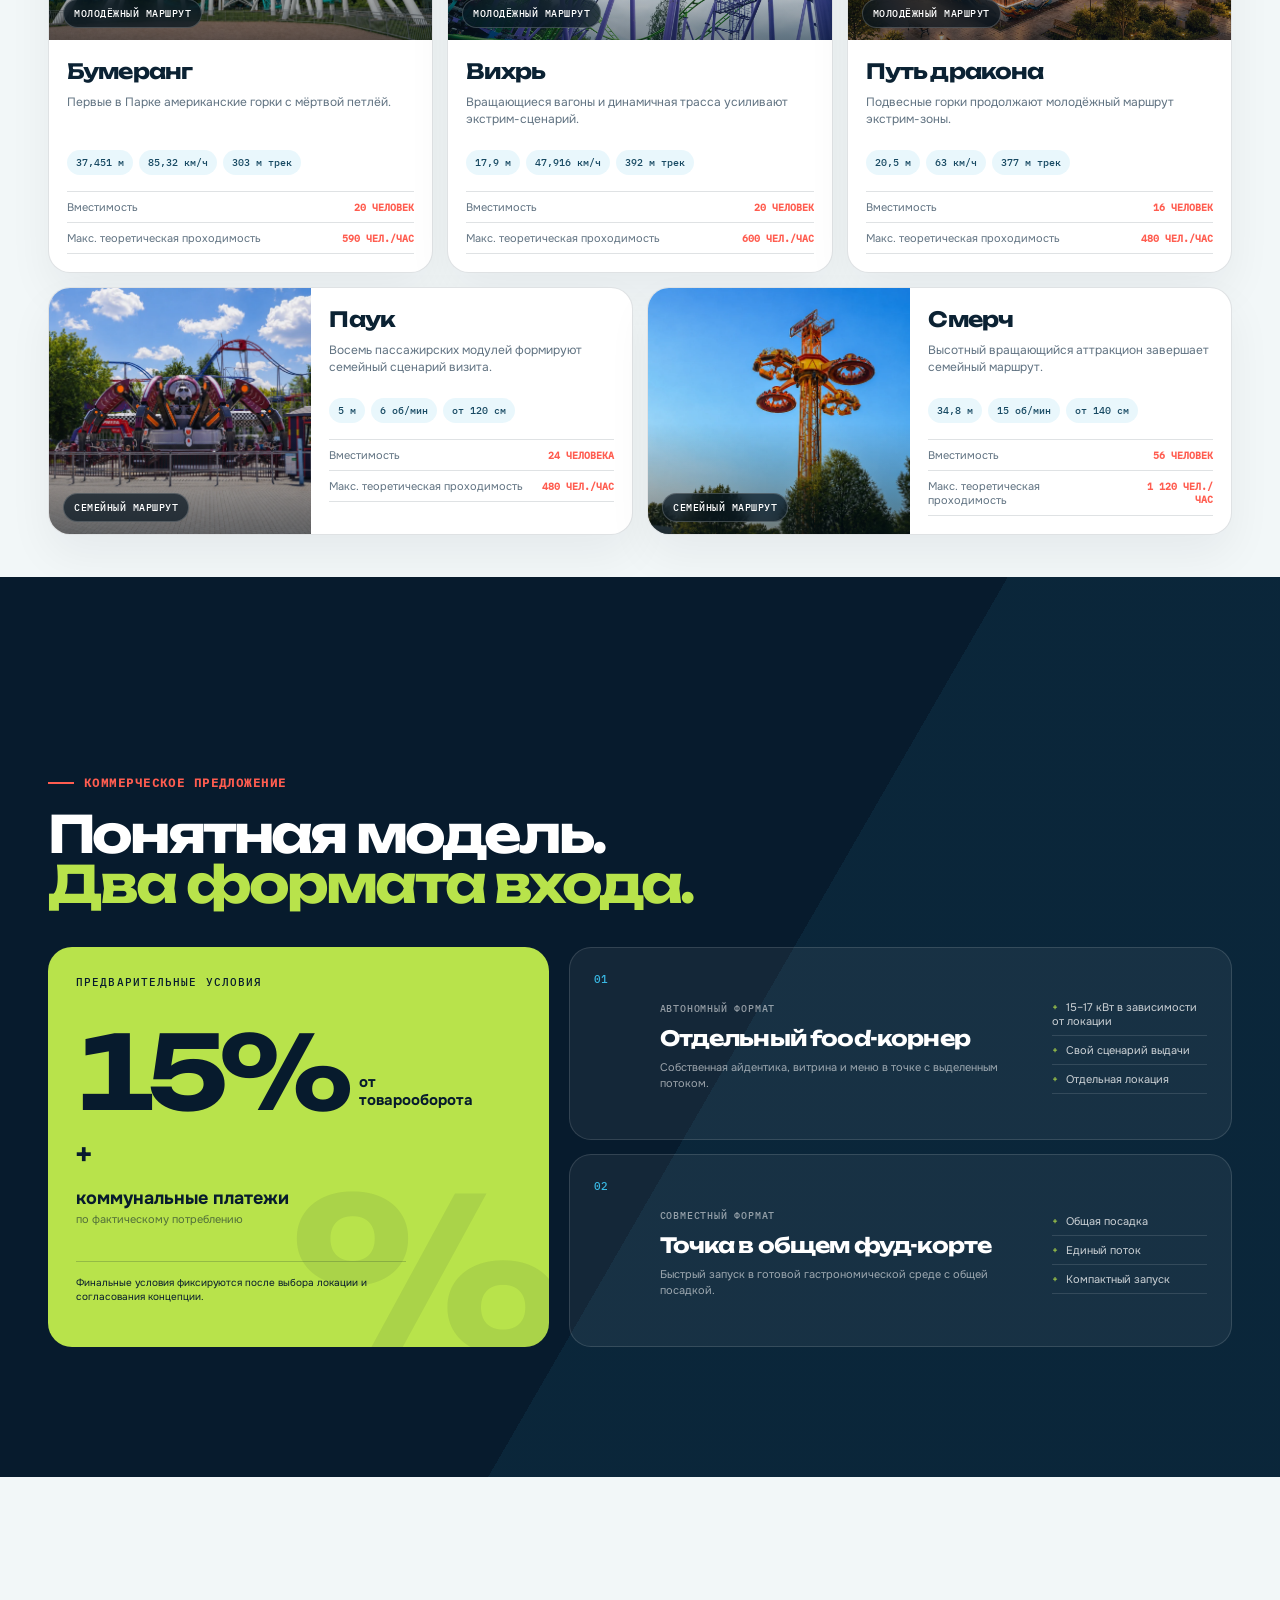
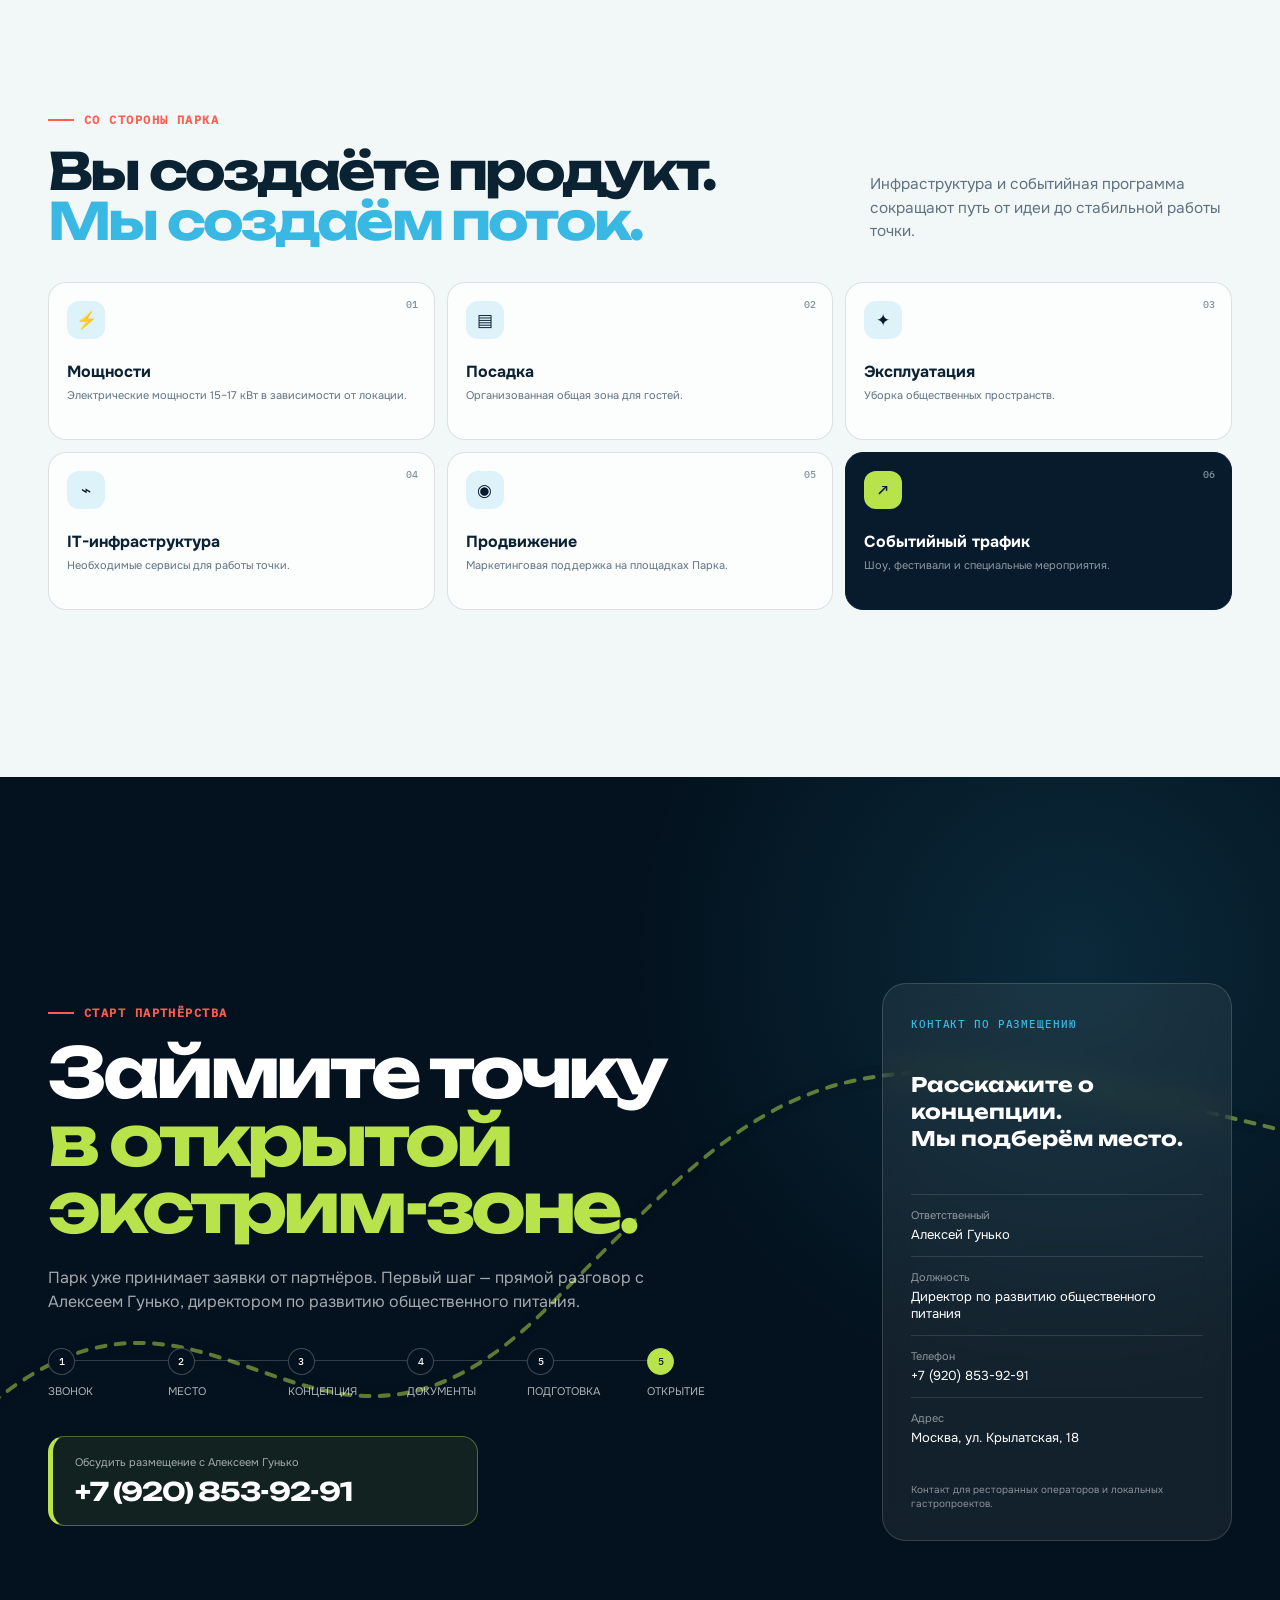
==== commit 61f654a7: "Publish opened zone presentation on marketing domain" ====
--- a/index.html
+++ b/index.html
@@ -5,18 +5,21 @@
   <meta name="viewport" content="width=device-width, initial-scale=1">
   <meta name="theme-color" content="#071b2d">
   <meta name="description" content="Коммерческая web-презентация Парка «Сказка» для ресторанных операторов и гастрономических проектов.">
-  <link rel="canonical" href="https://nessbleesn.github.io/skazka-gastro-partners/">
+  <link rel="canonical" href="https://marketing.parkskazka.ru/skazka-gastro-partners/">
   <meta property="og:type" content="website">
   <meta property="og:locale" content="ru_RU">
   <meta property="og:site_name" content="Парк «Сказка»">
   <meta property="og:title" content="Новые аттракционы — новый трафик">
   <meta property="og:description" content="Партнёрская программа Парка «Сказка» для ресторанных операторов и гастрономических проектов.">
-  <meta property="og:url" content="https://nessbleesn.github.io/skazka-gastro-partners/">
-  <meta property="og:image" content="https://nessbleesn.github.io/skazka-gastro-partners/assets/images/boomerang-hero-poster.jpg">
+  <meta property="og:url" content="https://marketing.parkskazka.ru/skazka-gastro-partners/">
+  <meta property="og:image" content="https://marketing.parkskazka.ru/skazka-gastro-partners/assets/images/og-gastro-partners.png">
+  <meta property="og:image:width" content="1200">
+  <meta property="og:image:height" content="630">
+  <meta property="og:image:alt" content="Парк Сказка — партнёрская программа для ресторанных операторов">
   <meta name="twitter:card" content="summary_large_image">
   <meta name="twitter:title" content="Новые аттракционы — новый трафик">
   <meta name="twitter:description" content="Партнёрская программа Парка «Сказка» для гастрономических проектов.">
-  <meta name="twitter:image" content="https://nessbleesn.github.io/skazka-gastro-partners/assets/images/boomerang-hero-poster.jpg">
+  <meta name="twitter:image" content="https://marketing.parkskazka.ru/skazka-gastro-partners/assets/images/og-gastro-partners.png">
   <title>Новые аттракционы — новый трафик | Парк «Сказка»</title>
   <link rel="icon" href="assets/images/skazka-logo.png">
   <link rel="manifest" href="site.webmanifest">
@@ -36,7 +39,7 @@
     <nav class="chapter-nav" aria-label="Разделы презентации">
       <button class="chapter-dot is-active" type="button" data-target="intro" aria-label="Возможность" aria-current="step"></button>
       <button class="chapter-dot" type="button" data-target="numbers" aria-label="Парк в цифрах"></button>
-      <button class="chapter-dot" type="button" data-target="zone" aria-label="Карта зоны"></button>
+      <button class="chapter-dot" type="button" data-target="zone" aria-label="Маршруты экстрим-зоны"></button>
       <button class="chapter-dot" type="button" data-target="attractions" aria-label="Аттракционы"></button>
       <button class="chapter-dot" type="button" data-target="offer" aria-label="Коммерческая модель"></button>
       <button class="chapter-dot" type="button" data-target="support" aria-label="Поддержка парка"></button>
@@ -68,12 +71,12 @@
         </div>
 
         <div class="hero-copy">
-          <p class="overline reveal">Экстрим-зона · следующий сезон</p>
+          <p class="overline reveal">Экстрим-зона · уже открыта</p>
           <h1 id="intro-title" class="hero-title reveal"><span>Новые аттракционы —</span><strong>новый трафик</strong></h1>
           <p class="hero-lead reveal">Приглашаем ресторанные команды занять место в новой точке притяжения Парка «Сказка».</p>
           <div class="hero-actions reveal">
             <a class="button button--primary" href="#zone">Увидеть возможности</a>
-            <span class="hero-note"><i></i> Заявки на следующий сезон уже принимаются</span>
+            <span class="hero-note"><i></i> Заявки на размещение уже принимаются</span>
           </div>
         </div>
 
@@ -91,7 +94,7 @@
         <header class="section-heading reveal">
           <p class="overline">Парк в цифрах</p>
           <h2 id="numbers-title">Поток уже есть.<br><em>Новая зона его усиливает.</em></h2>
-          <p>Фактические показатели и прогноз новой зоны разделены визуально: партнёр сразу видит текущий масштаб и потенциал роста.</p>
+          <p>Фактические показатели и потенциал экстрим-зоны разделены визуально: партнёр сразу видит текущий масштаб и возможности роста.</p>
         </header>
 
         <div class="numbers-layout">
@@ -113,15 +116,15 @@
       </div>
     </section>
 
-    <section class="slide slide--zone" id="zone" data-chapter="Что открываем" aria-labelledby="zone-title">
+    <section class="slide slide--zone" id="zone" data-chapter="Экстрим-зона открыта" aria-labelledby="zone-title">
       <div class="slide-shell zone-shell">
         <header class="zone-story-heading reveal">
           <div class="section-heading section-heading--story">
-            <p class="overline">Новая экстрим-зона</p>
-            <h2 id="zone-title">Что<br><em>открываем</em></h2>
+            <p class="overline">Экстрим-зона уже открыта</p>
+            <h2 id="zone-title">Что<br><em>уже открыто</em></h2>
           </div>
           <div class="zone-story-summary">
-            <p>Новая экстрим-зона формирует два сценария движения. Food-точки встроены в последовательность аттракционов как потенциальные коммерческие контакты.</p>
+            <p>Экстрим-зона формирует два сценария движения. Food-точки встроены в последовательность аттракционов как потенциальные коммерческие контакты.</p>
             <dl class="zone-composition" aria-label="Состав маршрутной модели">
               <div><dt data-countup>3</dt><dd>входящих потока</dd></div>
               <div><dt data-countup>5</dt><dd>ключевых аттракционов</dd></div>
@@ -169,9 +172,9 @@
     <section class="slide slide--attractions" id="attractions" data-chapter="Аттракционы" aria-labelledby="attractions-title">
       <div class="slide-shell">
         <header class="section-heading reveal">
-          <p class="overline">Состав новой зоны</p>
+          <p class="overline">Состав экстрим-зоны</p>
           <h2 id="attractions-title">Пять аттракционов.<br><em>Пять магнитов трафика.</em></h2>
-          <p>Вместимость и максимальная теоретическая проходимость — по финальным техническим данным Парка. Прогноз фактического потока уточняется отдельно.</p>
+          <p>Вместимость и максимальная теоретическая проходимость — по финальным техническим данным Парка.</p>
         </header>
         <div class="ride-grid" id="ride-grid"></div>
       </div>
@@ -197,7 +200,7 @@
             <article class="format-card">
               <div class="format-card__number" data-countup>01</div>
               <div><span class="format-card__type">Автономный формат</span><h3>Отдельный food-корнер</h3><p>Собственная айдентика, витрина и меню в точке с выделенным потоком.</p></div>
-              <ul><li>До 15–17 кВт</li><li>Свой сценарий выдачи</li><li>Отдельная локация</li></ul>
+              <ul><li>15–17 кВт в зависимости от локации</li><li>Свой сценарий выдачи</li><li>Отдельная локация</li></ul>
             </article>
             <article class="format-card">
               <div class="format-card__number" data-countup>02</div>
@@ -218,7 +221,7 @@
         </header>
 
         <div class="support-grid">
-          <article class="support-card reveal"><span data-countup>01</span><div class="support-icon">⚡</div><h3>Мощности</h3><p>Электрические мощности до 15–17 кВт.</p></article>
+          <article class="support-card reveal"><span data-countup>01</span><div class="support-icon">⚡</div><h3>Мощности</h3><p>Электрические мощности 15–17 кВт в зависимости от локации.</p></article>
           <article class="support-card reveal"><span data-countup>02</span><div class="support-icon">▤</div><h3>Посадка</h3><p>Организованная общая зона для гостей.</p></article>
           <article class="support-card reveal"><span data-countup>03</span><div class="support-icon">✦</div><h3>Эксплуатация</h3><p>Уборка общественных пространств.</p></article>
           <article class="support-card reveal"><span data-countup>04</span><div class="support-icon">⌁</div><h3>IT-инфраструктура</h3><p>Необходимые сервисы для работы точки.</p></article>
@@ -236,23 +239,23 @@
       <div class="slide-shell join-shell">
         <div class="join-copy">
           <p class="overline reveal">Старт партнёрства</p>
-          <h2 id="join-title" class="reveal">Займите точку<br><em>до открытия сезона.</em></h2>
-          <p class="join-lead reveal">Парк уже фиксирует договорённости с партнёрами на следующий год. Первый шаг — прямой разговор с ответственным сотрудником.</p>
+          <h2 id="join-title" class="reveal">Займите точку<br><em>в открытой экстрим-зоне.</em></h2>
+          <p class="join-lead reveal">Парк уже принимает заявки от партнёров. Первый шаг — прямой разговор с Алексеем Гунько, директором по развитию общественного питания.</p>
 
           <ol class="steps reveal" aria-label="Этапы подключения">
             <li><span data-countup>1</span>Звонок</li><li><span data-countup>2</span>Место</li><li><span data-countup>3</span>Концепция</li><li><span data-countup>4</span>Документы</li><li><span data-countup>5</span>Подготовка</li><li><span data-countup>6</span>Открытие</li>
           </ol>
 
           <div class="join-actions reveal">
-            <a class="phone-cta" href="tel:+79208539291"><span>Обсудить размещение напрямую</span><strong>+7 (920) 853-92-91</strong></a>
+            <a class="phone-cta" href="tel:+79208539291"><span>Обсудить размещение с Алексеем Гунько</span><strong>+7 (920) 853-92-91</strong></a>
           </div>
         </div>
 
         <aside class="join-panel reveal">
           <span class="join-panel__eyebrow">Контакт по размещению</span>
           <strong>Расскажите о концепции.<br>Мы подберём место.</strong>
-          <dl><div><dt>Телефон</dt><dd><a href="tel:+79208539291">+7 (920) 853-92-91</a></dd></div><div><dt>Адрес</dt><dd>Москва, ул. Крылатская, 18</dd></div></dl>
-          <small>Телефон для ресторанных операторов и локальных гастропроектов.</small>
+          <dl><div><dt>Ответственный</dt><dd>Алексей Гунько</dd></div><div><dt>Должность</dt><dd>Директор по развитию общественного питания</dd></div><div><dt>Телефон</dt><dd><a href="tel:+79208539291">+7 (920) 853-92-91</a></dd></div><div><dt>Адрес</dt><dd>Москва, ул. Крылатская, 18</dd></div></dl>
+          <small>Контакт для ресторанных операторов и локальных гастропроектов.</small>
         </aside>
       </div>
     </section>
--- a/styles.css
+++ b/styles.css
@@ -150,7 +150,7 @@
 .brand-context {
   max-width: 96px;
   font-family: "IBM Plex Mono", monospace;
-  font-size: 9px;
+  font-size: 11px;
   line-height: 1.25;
   letter-spacing: .08em;
   text-transform: uppercase;
@@ -302,7 +302,7 @@
   padding: 0 9px;
   border-radius: 999px;
   font-family: "IBM Plex Mono", monospace;
-  font-size: 8px;
+  font-size: 10px;
   line-height: 1;
   letter-spacing: .08em;
   text-transform: uppercase;
@@ -363,7 +363,7 @@
   color: rgba(255,255,255,.65);
   text-decoration: none;
   font-family: "IBM Plex Mono", monospace;
-  font-size: 9px;
+  font-size: 11px;
   letter-spacing: .1em;
   text-transform: uppercase;
   transform: rotate(90deg) translateY(-100%);
@@ -394,19 +394,19 @@
 .metric-card--verified { color: var(--paper); background: var(--night); border-color: var(--night); }
 .metric-card--forecast { color: var(--paper); background: #0d3a52; border-color: #0d3a52; }
 .metric-card__top { display: flex; align-items: center; justify-content: space-between; }
-.metric-card__top > span:last-child { color: #91a0aa; font-family: "IBM Plex Mono", monospace; font-size: 9px; }
+.metric-card__top > span:last-child { color: #91a0aa; font-family: "IBM Plex Mono", monospace; font-size: 11px; }
 .metric-card strong { margin-top: auto; font-family: "Unbounded", sans-serif; font-size: clamp(28px, 3vw, 50px); line-height: 1; letter-spacing: -.055em; }
 .metric-card--verified strong { color: var(--lime); }
 .metric-card--forecast strong { color: var(--blue); }
 .metric-card p { min-height: 34px; margin: 8px 0 12px; font-size: 13px; line-height: 1.28; }
-.metric-card small { padding-top: 9px; border-top: 1px solid var(--line); color: var(--muted); font-family: "IBM Plex Mono", monospace; font-size: 8px; line-height: 1.3; }
+.metric-card small { padding-top: 9px; border-top: 1px solid var(--line); color: var(--muted); font-family: "IBM Plex Mono", monospace; font-size: 11px; line-height: 1.35; }
 .metric-card--verified small { color: rgba(255,255,255,.5); border-color: rgba(255,255,255,.14); }
 .metric-card--forecast small { color: rgba(255,255,255,.55); border-color: rgba(255,255,255,.14); }
 
 .season-card { min-height: 368px; padding: 24px; border-radius: 22px; color: var(--paper); background: var(--night); transition: transform .24s var(--ease), box-shadow .24s var(--ease); }
 .season-card__head { display: flex; justify-content: space-between; align-items: start; gap: 20px; }
 .season-card h3 { margin: 12px 0 0; font-size: 21px; }
-.season-card__head > p { max-width: 170px; margin: 4px 0 0; text-align: right; color: rgba(255,255,255,.44); font-family: "IBM Plex Mono", monospace; font-size: 8px; line-height: 1.4; }
+.season-card__head > p { max-width: 190px; margin: 4px 0 0; text-align: right; color: rgba(255,255,255,.52); font-family: "IBM Plex Mono", monospace; font-size: 11px; line-height: 1.4; }
 .chart { height: 170px; display: flex; align-items: stretch; gap: 8px; padding: 30px 0 0; }
 .season-share { flex: var(--share) 1 0; min-width: 0; display: flex; flex-direction: column; justify-content: flex-end; gap: 7px; padding: 22px; overflow: hidden; border-radius: 16px; transform: scaleX(.02); transform-origin: left; transition: transform 1s var(--ease); }
 .slide.is-active .season-share,
@@ -445,17 +445,17 @@
 .zone-map { min-width: 0; }
 .route-panel--stories { padding: 0; border: 0; border-radius: 0; background: transparent; box-shadow: none; }
 .map-topline { min-height: 30px; display: flex; align-items: center; justify-content: space-between; gap: 12px; }
-.map-source { color: var(--muted); font-family: "IBM Plex Mono", monospace; font-size: 8px; }
+.map-source { color: var(--muted); font-family: "IBM Plex Mono", monospace; font-size: 11px; }
 .story-inlets { display: flex; align-items: center; justify-content: space-between; gap: 16px; margin: 5px 0 10px; }
 .story-inlets > div { display: flex; gap: 6px; }
-.story-entry { display: inline-flex; padding: 5px 10px; border: 1px solid var(--line); border-radius: 999px; color: var(--muted); background: rgba(255,255,255,.52); font-size: 9px; }
+.story-entry { display: inline-flex; padding: 5px 10px; border: 1px solid var(--line); border-radius: 999px; color: var(--muted); background: rgba(255,255,255,.52); font-size: 11px; }
 .story-inlets strong { color: #435b6a; font-size: 10px; }
 .story-grid { display: grid; grid-template-columns: 1fr 1fr; gap: 14px; margin-top: 10px; }
 .route-story { position: relative; display: flex; min-width: 0; min-height: 350px; flex-direction: column; padding: 19px; overflow: hidden; border: 1px solid transparent; border-radius: 24px; color: var(--paper); background: var(--night-deep); box-shadow: 0 18px 45px rgba(7,27,45,.12); transition: transform .24s var(--ease), box-shadow .24s var(--ease), border-color .18s ease; }
 .route-story::after { content: ""; position: absolute; top: -95px; right: -90px; width: 240px; height: 240px; border: 58px solid rgba(255,93,80,.09); border-radius: 50%; }
 .route-story--family::after { border-color: rgba(57,184,227,.11); }
 .route-story > header { position: relative; z-index: 1; display: flex; align-items: flex-start; justify-content: space-between; gap: 16px; margin-bottom: 16px; }
-.route-story header small { display: block; margin-bottom: 3px; color: var(--blue-light); font-family: "IBM Plex Mono", monospace; font-size: 7px; text-transform: uppercase; }
+.route-story header small { display: block; margin-bottom: 4px; color: var(--blue-light); font-family: "IBM Plex Mono", monospace; font-size: 10px; text-transform: uppercase; }
 .route-story h3 { max-width: 460px; margin: 0; font-family: "Unbounded", sans-serif; font-size: clamp(18px, 1.8vw, 27px); line-height: 1.02; letter-spacing: -.045em; }
 .story-index { color: var(--coral); font-family: "IBM Plex Mono", monospace; font-size: 20px; }
 .route-story--family .story-index { color: var(--blue); }
@@ -465,19 +465,19 @@
 .story-step { position: relative; display: flex; min-width: 0; min-height: 178px; flex-direction: column; padding: 37px 9px 10px; border: 1px solid transparent; border-radius: 12px; background: rgba(255,255,255,.055); transition: transform .2s var(--ease), background-color .18s ease, box-shadow .2s var(--ease); }
 .story-step::before { content: ""; position: absolute; top: 6px; left: 50%; width: 13px; height: 13px; border: 4px solid var(--night-deep); border-radius: 50%; background: var(--coral); transform: translateX(-50%); }
 .route-story--family .story-step::before { background: var(--blue); }
-.story-step > span { color: var(--coral); font-family: "IBM Plex Mono", monospace; font-size: 7px; line-height: 1.25; text-transform: uppercase; }
+.story-step > span { color: var(--coral); font-family: "IBM Plex Mono", monospace; font-size: 10px; line-height: 1.25; text-transform: uppercase; }
 .route-story--family .story-step > span { color: var(--blue); }
 .story-step > span b { margin-right: 3px; font-weight: 500; }
-.story-step strong { margin-top: 10px; font-size: 11px; line-height: 1.14; overflow-wrap: anywhere; }
-.story-step small { margin-top: auto; color: rgba(255,255,255,.54); font-size: 7px; line-height: 1.3; }
+.story-step strong { margin-top: 10px; font-size: 13px; line-height: 1.16; overflow-wrap: anywhere; }
+.story-step small { margin-top: auto; color: rgba(255,255,255,.62); font-size: 10px; line-height: 1.35; }
 .story-step.story-food { color: var(--night); background: var(--lime); }
 .story-step.story-food::before { background: var(--lime); }
 .story-step.story-food > span, .route-story--family .story-step.story-food > span { color: #53691c; }
 .story-step.story-food small { color: rgba(7,27,45,.58); }
 .story-result { position: relative; z-index: 1; display: flex; align-items: center; justify-content: space-between; gap: 14px; margin-top: auto; padding: 10px 13px; border-radius: 11px; color: var(--ink); background: var(--paper); transition: transform .2s var(--ease), box-shadow .2s var(--ease), background-color .18s ease; }
-.story-result span { font-family: "IBM Plex Mono", monospace; font-size: 6px; text-transform: uppercase; }
-.story-result strong { font-size: 10px; text-align: right; }
-.story-disclaimer { margin: 8px 0 0; color: var(--muted); font-size: 8px; text-align: right; }
+.story-result span { font-family: "IBM Plex Mono", monospace; font-size: 10px; text-transform: uppercase; }
+.story-result strong { font-size: 12px; text-align: right; }
+.story-disclaimer { margin: 10px 0 0; color: var(--muted); font-size: 11px; line-height: 1.4; text-align: right; }
 
 /* Attractions */
 .ride-grid { display: grid; grid-template-columns: repeat(6, 1fr); gap: 14px; }
@@ -488,16 +488,16 @@
 .ride-card__media::after { content: ""; position: absolute; inset: 0; background: linear-gradient(180deg, transparent 55%, rgba(3,18,30,.5)); }
 .ride-card__media img { width: 100%; height: 100%; display: block; object-fit: cover; transition: transform .7s var(--ease); }
 .ride-card:hover .ride-card__media img { transform: scale(1.045); }
-.ride-card__media > span { position: absolute; z-index: 1; left: 14px; bottom: 12px; padding: 6px 9px; border: 1px solid rgba(255,255,255,.2); border-radius: 999px; color: var(--paper); background: rgba(3,18,30,.58); font-family: "IBM Plex Mono", monospace; font-size: 7px; letter-spacing: .05em; text-transform: uppercase; backdrop-filter: blur(8px); }
+.ride-card__media > span { position: absolute; z-index: 1; left: 14px; bottom: 12px; padding: 7px 10px; border: 1px solid rgba(255,255,255,.2); border-radius: 999px; color: var(--paper); background: rgba(3,18,30,.68); font-family: "IBM Plex Mono", monospace; font-size: 10px; letter-spacing: .05em; text-transform: uppercase; backdrop-filter: blur(8px); }
 .ride-card__body { padding: 18px; }
 .ride-card h3 { margin: 0; font-family: "Unbounded", sans-serif; font-size: 21px; letter-spacing: -.04em; }
 .ride-card p { min-height: 42px; margin: 10px 0 14px; color: var(--muted); font-size: 12px; line-height: 1.42; }
 .ride-card ul { display: flex; flex-wrap: wrap; gap: 6px; margin: 0; padding: 0; list-style: none; }
-.ride-card li { padding: 6px 9px; border-radius: 999px; color: #174962; background: rgba(57,184,227,.11); font-family: "IBM Plex Mono", monospace; font-size: 8px; }
+.ride-card li { padding: 6px 9px; border-radius: 999px; color: #174962; background: rgba(57,184,227,.11); font-family: "IBM Plex Mono", monospace; font-size: 10px; }
 .ride-card__operations { margin: 16px 0 0; border-top: 1px solid var(--line); }
 .ride-card__operations div { display: flex; justify-content: space-between; align-items: baseline; gap: 10px; padding: 8px 0; border-bottom: 1px solid var(--line); }
-.ride-card__operations dt { color: var(--muted); font-size: 8px; }
-.ride-card__operations dd { margin: 0; color: var(--coral); font-family: "IBM Plex Mono", monospace; font-size: 7px; font-weight: 700; text-align: right; text-transform: uppercase; }
+.ride-card__operations dt { color: var(--muted); font-size: 11px; }
+.ride-card__operations dd { margin: 0; color: var(--coral); font-family: "IBM Plex Mono", monospace; font-size: 10px; font-weight: 700; text-align: right; text-transform: uppercase; }
 
 /* Offer */
 .slide--offer::before { content: ""; position: absolute; inset: 0; background: linear-gradient(120deg, transparent 0 56%, rgba(57,184,227,.07) 56% 100%); }
@@ -506,7 +506,7 @@
 .offer-layout { display: grid; grid-template-columns: minmax(300px, .43fr) minmax(540px, .57fr); gap: 20px; }
 .commercial-card { position: relative; min-height: 400px; padding: 28px; overflow: hidden; border-radius: 24px; color: var(--night); background: var(--lime); transition: transform .24s var(--ease), box-shadow .24s var(--ease); }
 .commercial-card::after { content: "%"; position: absolute; right: -15px; bottom: -55px; color: rgba(7,27,45,.08); font-family: "Unbounded", sans-serif; font-size: 210px; }
-.commercial-card__label { font-family: "IBM Plex Mono", monospace; font-size: 9px; letter-spacing: .1em; text-transform: uppercase; }
+.commercial-card__label { font-family: "IBM Plex Mono", monospace; font-size: 11px; letter-spacing: .1em; text-transform: uppercase; }
 .commercial-formula { display: flex; align-items: end; gap: 15px; margin-top: 45px; }
 .commercial-formula strong { font-family: "Unbounded", sans-serif; font-size: clamp(70px, 8vw, 120px); line-height: .75; letter-spacing: -.08em; }
 .commercial-formula span { max-width: 110px; padding-bottom: 2px; font-size: 15px; font-weight: 700; line-height: 1.15; }
@@ -518,17 +518,17 @@
 .format-stack { display: grid; gap: 14px; }
 .format-card { min-height: 193px; display: grid; grid-template-columns: 48px 1fr 155px; align-items: center; gap: 18px; padding: 24px; border: 1px solid rgba(255,255,255,.13); border-radius: 22px; background: rgba(255,255,255,.055); transition: transform .22s var(--ease), background-color .18s ease, border-color .18s ease; }
 .format-card__number { align-self: start; color: var(--blue); font-family: "IBM Plex Mono", monospace; font-size: 11px; }
-.format-card__type { color: rgba(255,255,255,.45); font-family: "IBM Plex Mono", monospace; font-size: 8px; letter-spacing: .08em; text-transform: uppercase; }
+.format-card__type { color: rgba(255,255,255,.54); font-family: "IBM Plex Mono", monospace; font-size: 10px; letter-spacing: .08em; text-transform: uppercase; }
 .format-card h3 { margin: 8px 0 9px; font-family: "Unbounded", sans-serif; font-size: 21px; letter-spacing: -.04em; }
 .format-card p { max-width: 370px; margin: 0; color: rgba(255,255,255,.58); font-size: 11px; line-height: 1.45; }
 .format-card ul { margin: 0; padding: 0; list-style: none; }
-.format-card li { padding: 7px 0; border-bottom: 1px solid rgba(255,255,255,.12); color: rgba(255,255,255,.74); font-size: 9px; }
+.format-card li { padding: 7px 0; border-bottom: 1px solid rgba(255,255,255,.12); color: rgba(255,255,255,.78); font-size: 11px; }
 .format-card li::before { content: "+"; margin-right: 8px; color: var(--lime); }
 
 /* Support */
 .support-grid { display: grid; grid-template-columns: repeat(3, 1fr); gap: 12px; }
 .support-card { position: relative; min-height: 158px; padding: 18px; border: 1px solid var(--line); border-radius: 18px; background: rgba(255,255,255,.74); transition: transform .22s var(--ease), box-shadow .22s var(--ease), border-color .18s ease; }
-.support-card > span { position: absolute; right: 16px; top: 15px; color: #97a6ae; font-family: "IBM Plex Mono", monospace; font-size: 8px; }
+.support-card > span { position: absolute; right: 16px; top: 15px; color: #7f929e; font-family: "IBM Plex Mono", monospace; font-size: 10px; }
 .support-icon { display: grid; place-items: center; width: 38px; height: 38px; border-radius: 12px; color: var(--night); background: rgba(57,184,227,.16); font-family: "IBM Plex Mono", monospace; font-size: 17px; }
 .support-card h3 { margin: 22px 0 6px; font-size: 16px; }
 .support-card p { margin: 0; color: var(--muted); font-size: 11px; line-height: 1.42; }
@@ -544,14 +544,14 @@
 .join-copy h2 em { color: var(--lime); font-style: normal; }
 .join-lead { max-width: 650px; margin: 24px 0 34px; color: rgba(255,255,255,.64); font-size: 16px; line-height: 1.5; }
 .steps { display: grid; grid-template-columns: repeat(6, 1fr); max-width: 860px; margin: 0 0 38px; padding: 0; list-style: none; }
-.steps li { position: relative; padding-top: 34px; color: rgba(255,255,255,.62); font-size: 9px; text-transform: uppercase; }
+.steps li { position: relative; padding-top: 36px; color: rgba(255,255,255,.68); font-size: 11px; text-transform: uppercase; }
 .steps li::before { content: ""; position: absolute; top: 12px; left: 16px; right: 0; height: 1px; background: rgba(255,255,255,.18); }
 .steps li:last-child::before { display: none; }
-.steps span { position: absolute; z-index: 1; top: 0; left: 0; display: grid; place-items: center; width: 25px; height: 25px; border: 1px solid rgba(255,255,255,.24); border-radius: 50%; color: var(--paper); background: var(--night-deep); font-family: "IBM Plex Mono", monospace; font-size: 8px; }
+.steps span { position: absolute; z-index: 1; top: 0; left: 0; display: grid; place-items: center; width: 27px; height: 27px; border: 1px solid rgba(255,255,255,.24); border-radius: 50%; color: var(--paper); background: var(--night-deep); font-family: "IBM Plex Mono", monospace; font-size: 10px; }
 .steps li:last-child span { color: var(--night); background: var(--lime); border-color: var(--lime); }
 .join-actions { display: flex; align-items: center; gap: 28px; }
 .phone-cta { display: inline-grid; gap: 7px; min-width: min(430px, 100%); padding: 18px 22px; border: 1px solid rgba(184,227,75,.38); border-left: 5px solid var(--lime); border-radius: 16px; text-decoration: none; background: rgba(184,227,75,.08); transition: background .25s ease, transform .25s ease; }
-.phone-cta span { color: rgba(255,255,255,.5); font-size: 9px; }
+.phone-cta span { color: rgba(255,255,255,.62); font-size: 11px; }
 .phone-cta strong { color: var(--paper); font-family: "Unbounded", sans-serif; font-size: clamp(19px, 2vw, 28px); letter-spacing: -.04em; }
 .phone-cta:hover { background: rgba(184,227,75,.14); transform: translateY(-2px); }
 .phone-cta:focus-visible { outline: 3px solid var(--blue); outline-offset: 4px; }
@@ -581,14 +581,14 @@
 }
 
 .support-icon { transition: transform .2s var(--ease), background-color .18s ease; }
-.join-panel__eyebrow { color: var(--blue); font-family: "IBM Plex Mono", monospace; font-size: 9px; letter-spacing: .08em; text-transform: uppercase; }
+.join-panel__eyebrow { color: var(--blue); font-family: "IBM Plex Mono", monospace; font-size: 11px; letter-spacing: .08em; text-transform: uppercase; }
 .join-panel > strong { display: block; margin: 38px 0 42px; font-family: "Unbounded", sans-serif; font-size: 20px; line-height: 1.35; }
 .join-panel dl { margin: 0; }
 .join-panel dl div { padding: 13px 0; border-top: 1px solid rgba(255,255,255,.12); }
-.join-panel dt { margin-bottom: 4px; color: rgba(255,255,255,.42); font-size: 9px; }
+.join-panel dt { margin-bottom: 4px; color: rgba(255,255,255,.52); font-size: 11px; }
 .join-panel dd { margin: 0; font-size: 13px; }
 .join-panel dd a { text-decoration: none; }
-.join-panel small { display: block; margin-top: 26px; color: rgba(255,255,255,.36); font-size: 8px; line-height: 1.45; }
+.join-panel small { display: block; margin-top: 24px; color: rgba(255,255,255,.5); font-size: 10px; line-height: 1.45; }
 .route--join { opacity: .5; }
 
 /* Modals */
@@ -699,7 +699,7 @@
   .season-card__head > p { display: none; }
   .chart { height: 170px; gap: 6px; }
   .season-share { padding: 16px 12px; border-radius: 13px; }
-  .season-share span { font-size: 8px; }
+  .season-share span { font-size: 10px; }
   .data-request { grid-template-columns: auto 1fr; }
   .data-request .text-button { grid-column: 2; justify-self: start; }
   .zone-shell { gap: 18px; }
@@ -708,7 +708,7 @@
   .zone-composition { margin-top: 15px; }
   .zone-composition div { grid-template-columns: 1fr; gap: 4px; padding: 9px 8px; }
   .zone-composition dt { font-size: 24px; }
-  .zone-composition dd { font-size: 9px; }
+  .zone-composition dd { font-size: 10px; }
   .route-panel--stories { padding: 0; border-radius: 0; }
   .map-topline { align-items: flex-start; }
   .map-source { max-width: 150px; text-align: right; }
@@ -723,7 +723,7 @@
   .story-step::before { top: 50%; left: -14px; transform: translateY(-50%); }
   .story-step > span { grid-row: 1 / span 2; align-self: center; }
   .story-step strong { align-self: end; margin: 0; font-size: 12px; }
-  .story-step small { align-self: start; margin: 0; font-size: 7px; }
+  .story-step small { align-self: start; margin: 0; font-size: 10px; }
   .story-result { margin-top: 12px; }
   .story-disclaimer { line-height: 1.35; text-align: left; }
   .ride-grid { grid-template-columns: 1fr; }
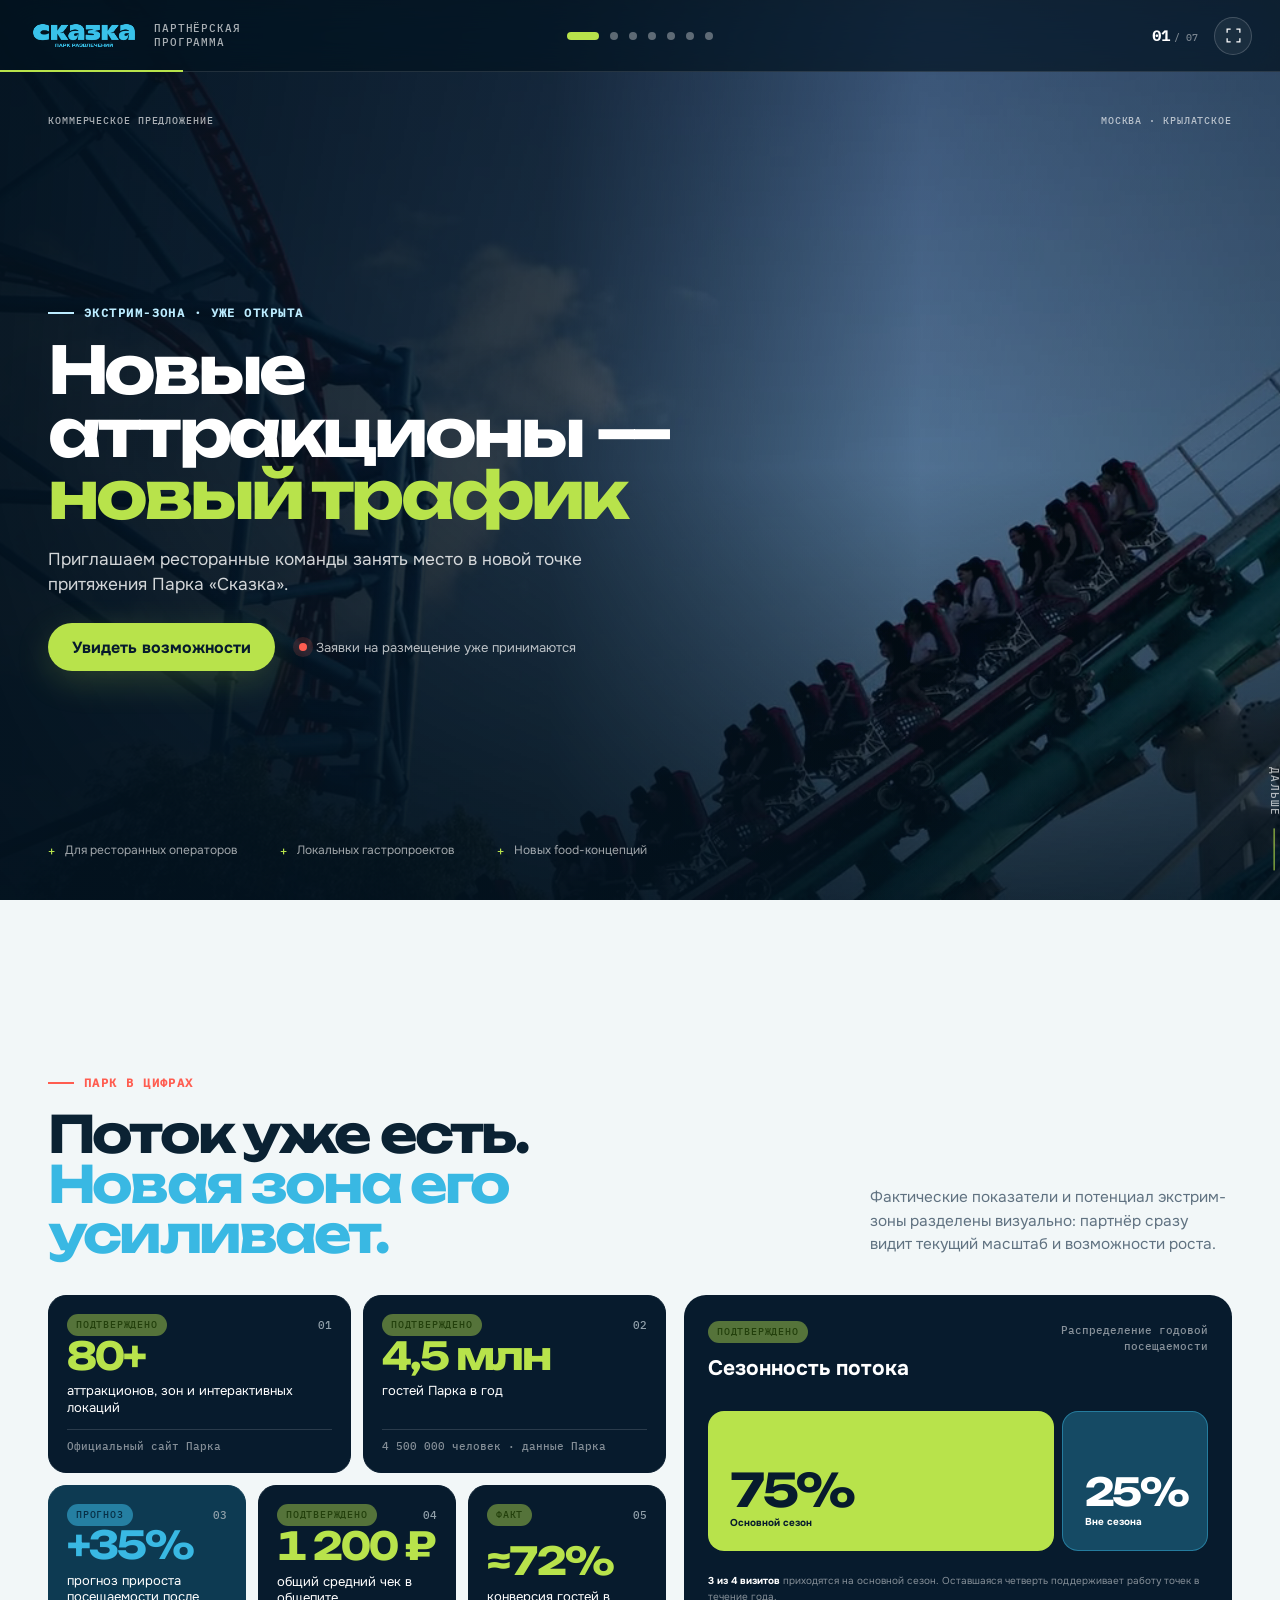
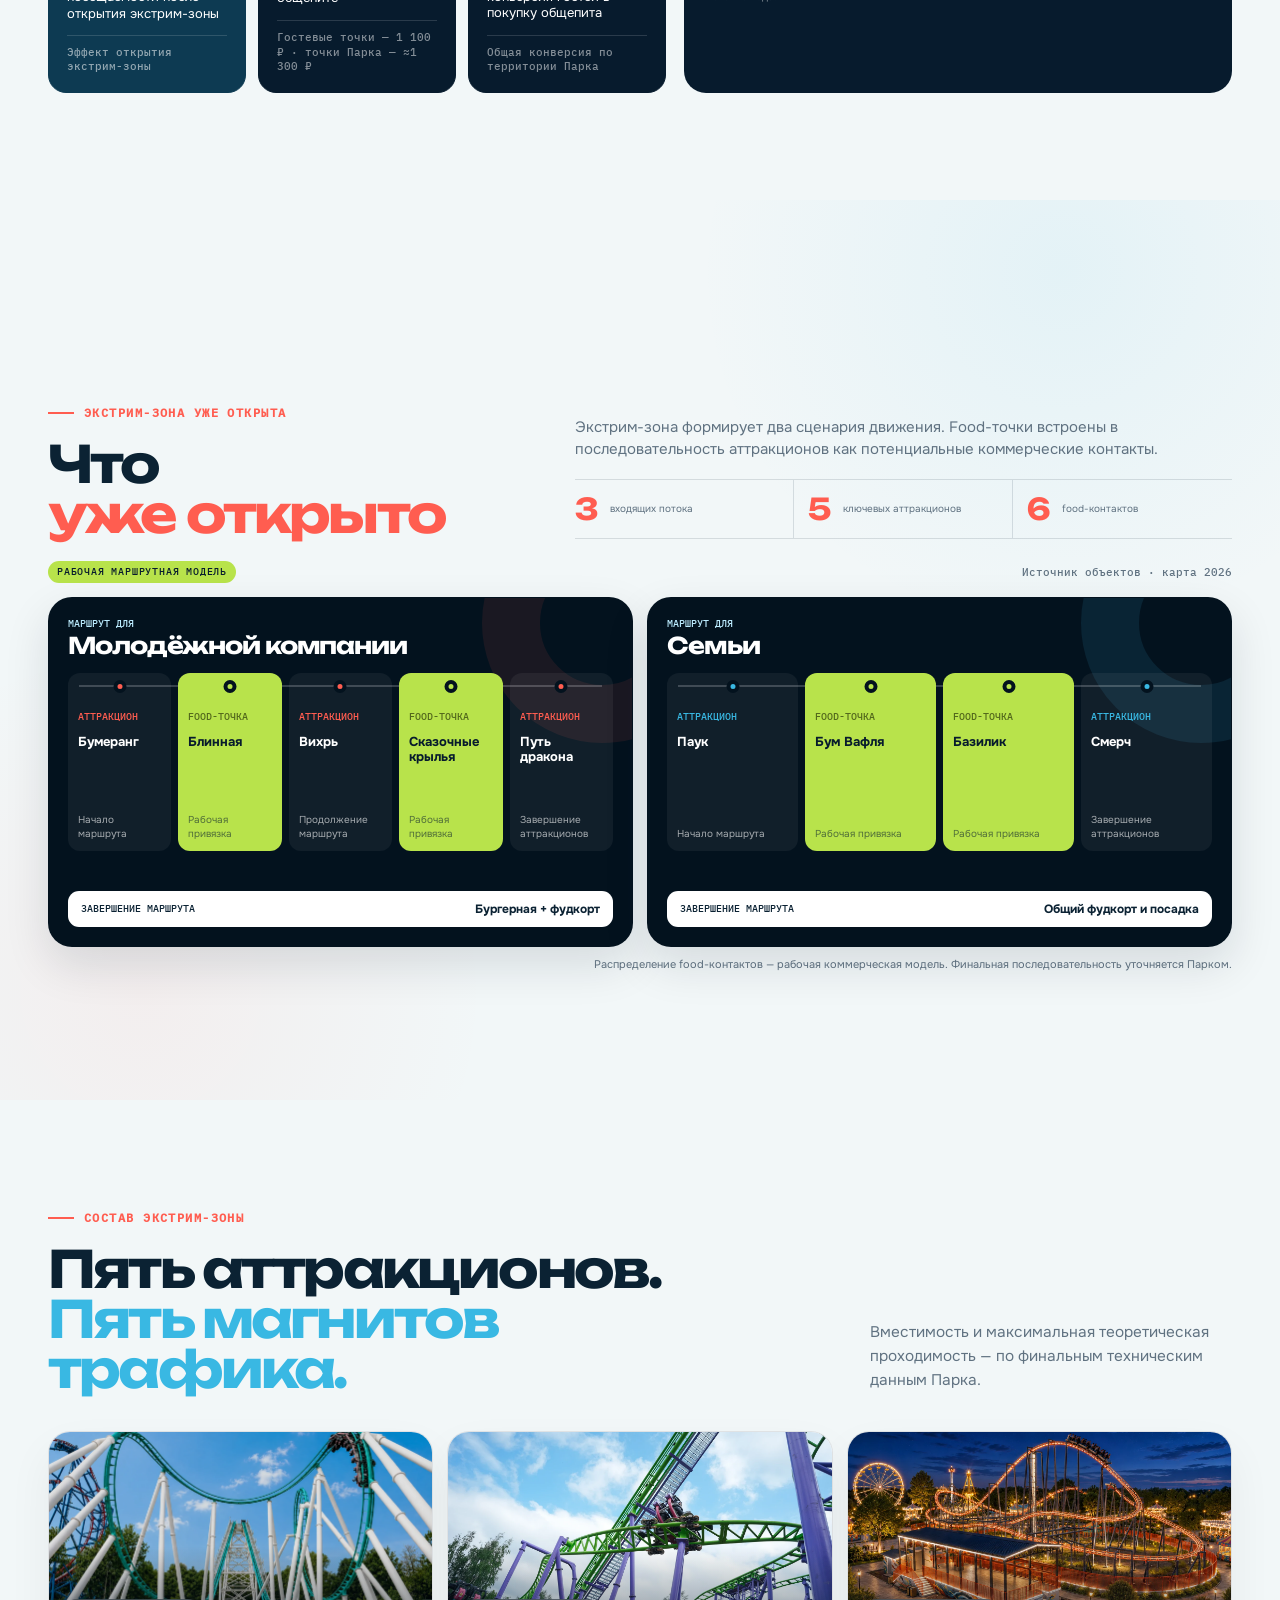
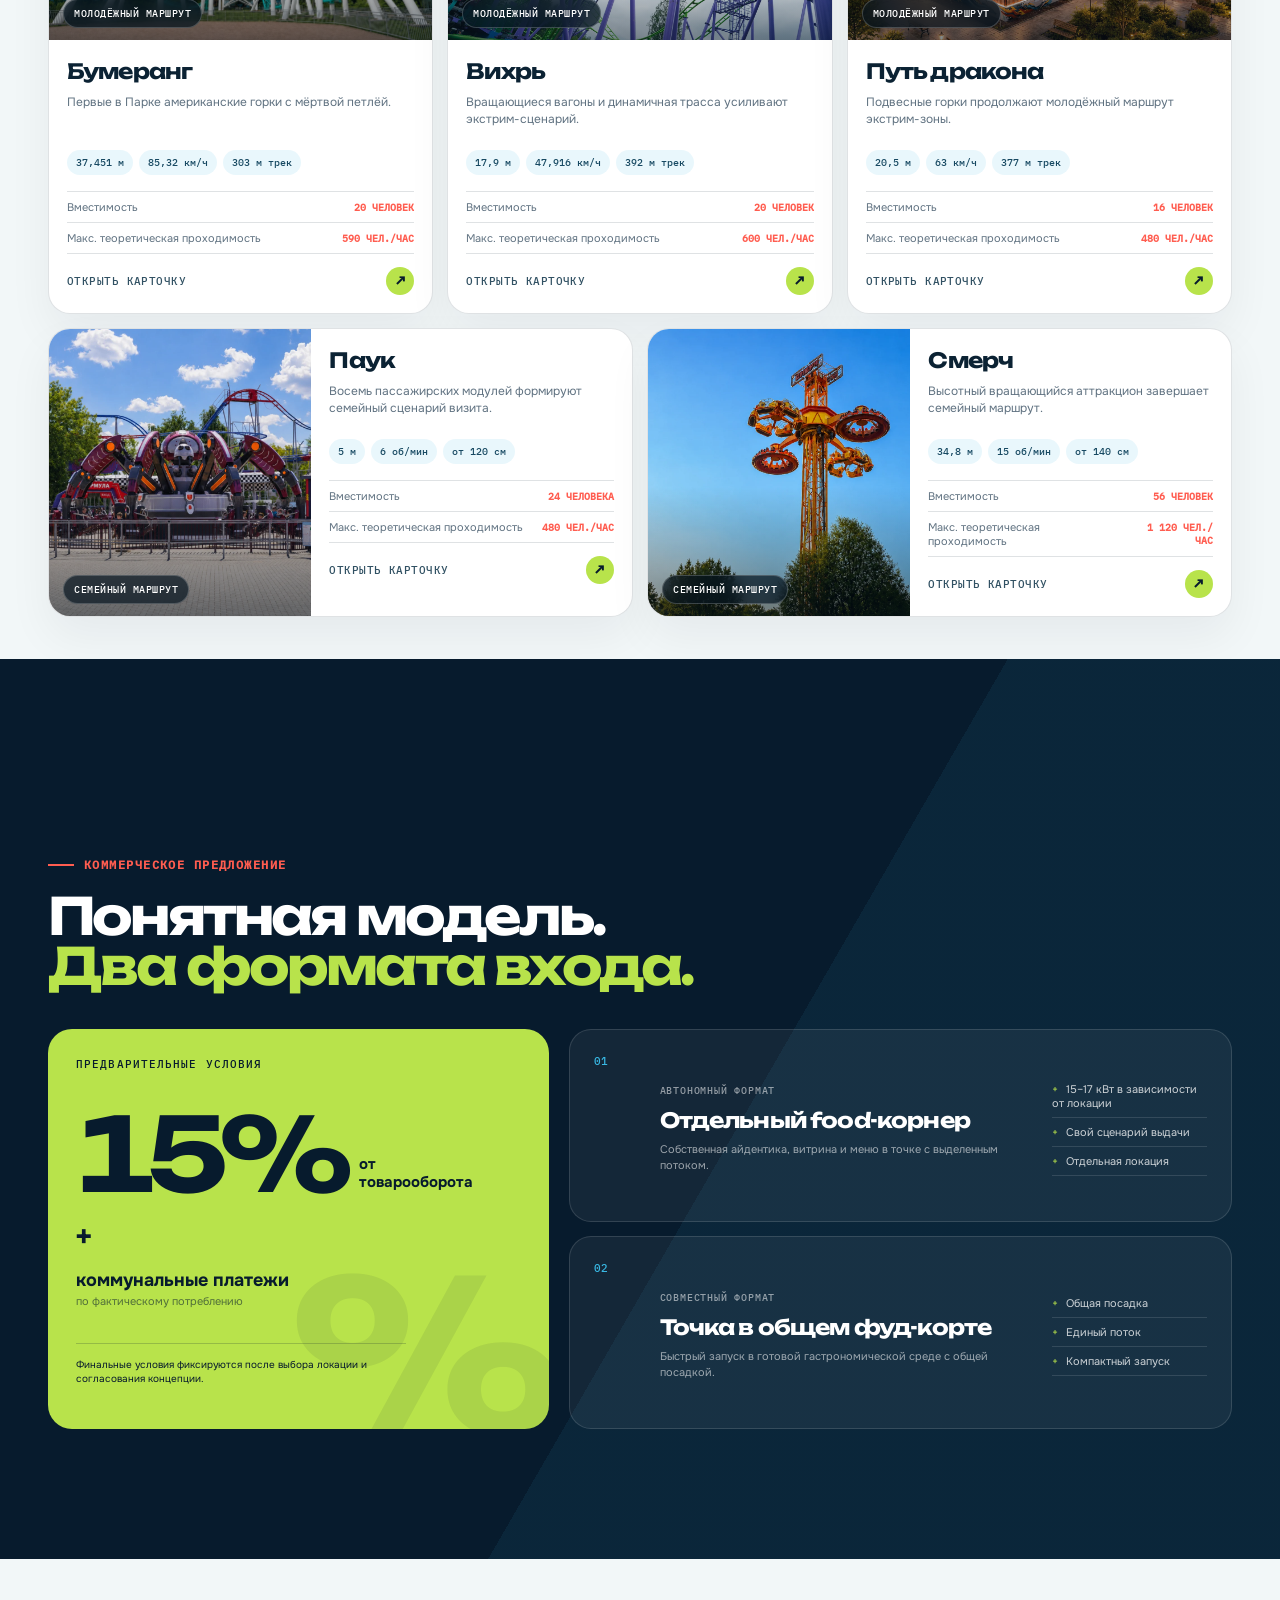
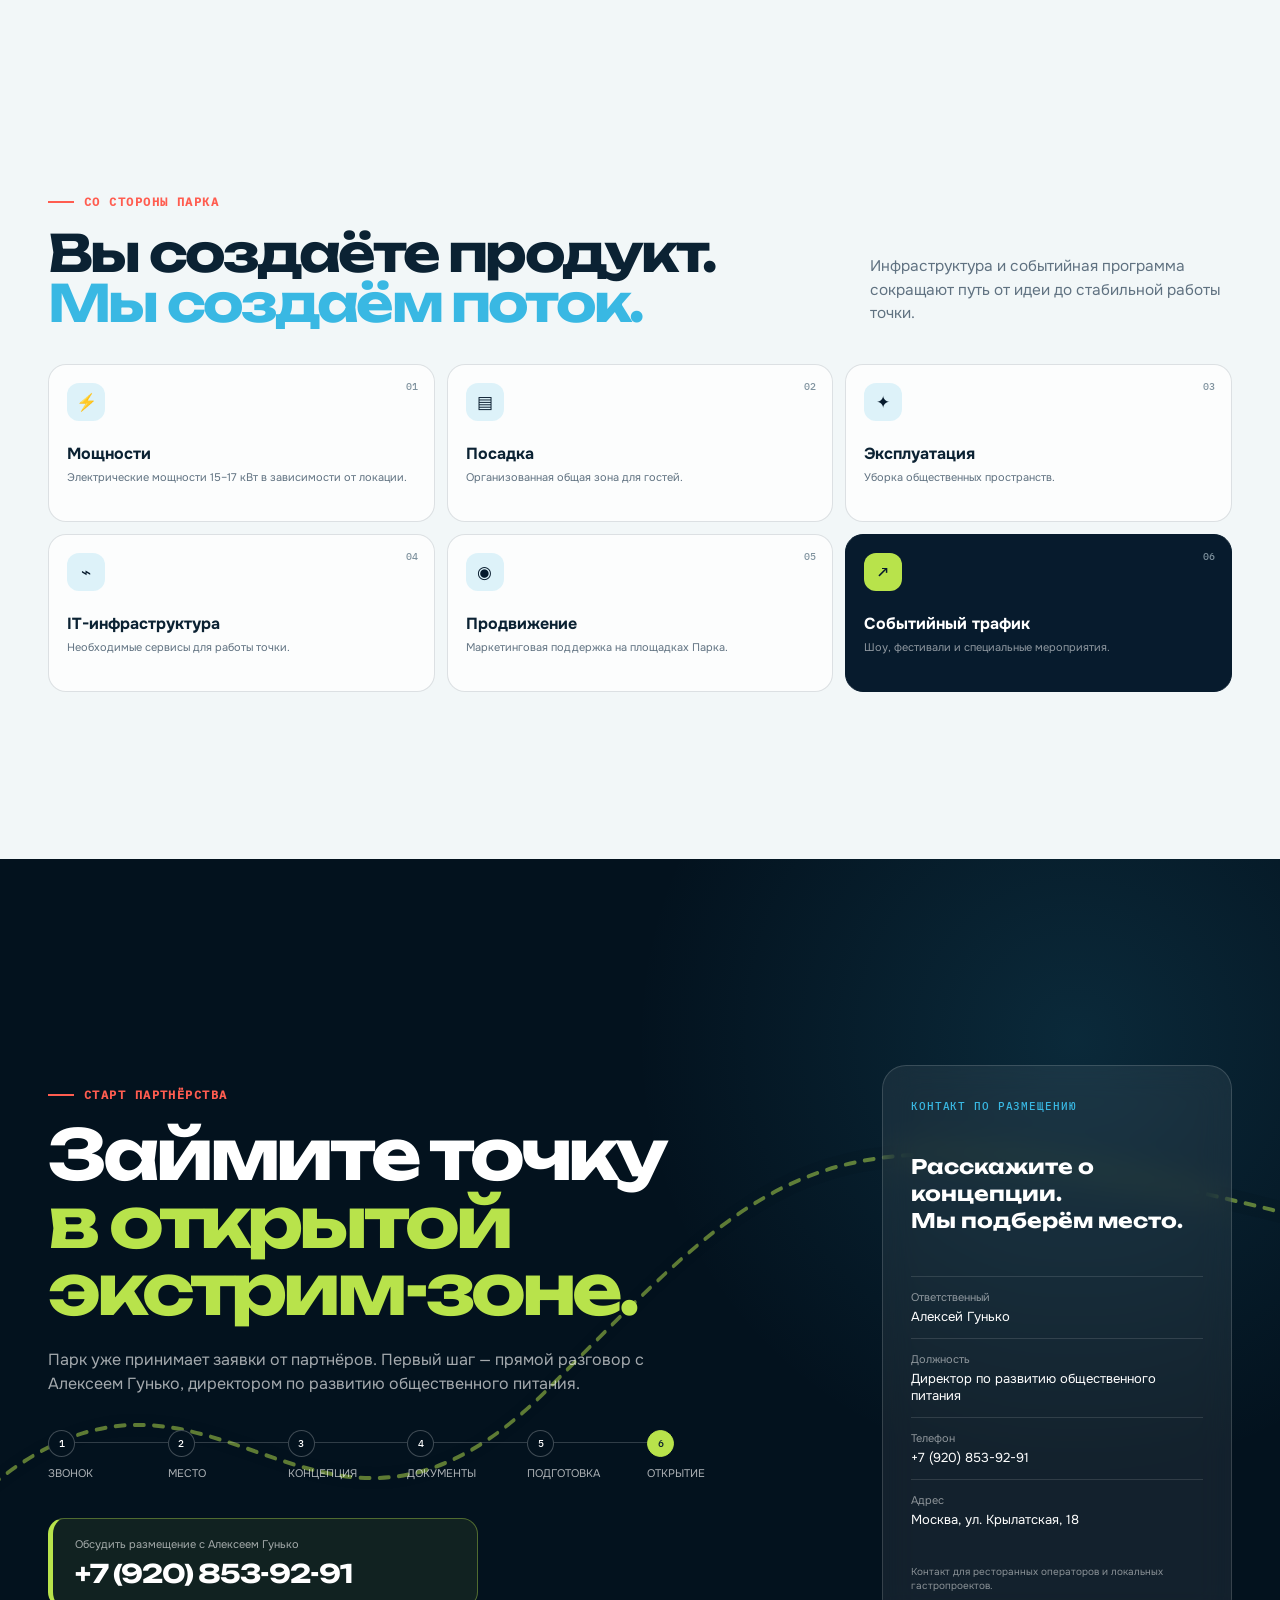
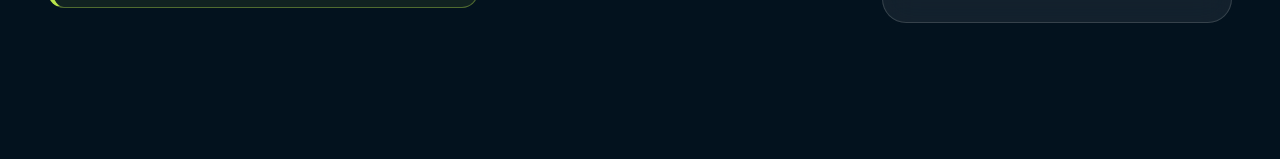
==== commit b9a41ad2: "Add interactive attraction detail cards" ====
--- a/index.html
+++ b/index.html
@@ -261,6 +261,24 @@
     </section>
   </main>
 
+  <dialog class="ride-modal" id="ride-modal" aria-labelledby="ride-modal-title" aria-describedby="ride-modal-summary">
+    <div class="ride-modal__panel">
+      <button class="ride-modal__close" id="ride-modal-close" type="button" aria-label="Закрыть карточку аттракциона">×</button>
+      <div class="ride-modal__media">
+        <img id="ride-modal-image" src="assets/images/boomerang.webp" alt="Американские горки Бумеранг в Парке Сказка">
+        <span class="ride-modal__index" id="ride-modal-index" aria-hidden="true"></span>
+      </div>
+      <div class="ride-modal__content">
+        <p class="ride-modal__route" id="ride-modal-route"></p>
+        <h2 id="ride-modal-title"></h2>
+        <p class="ride-modal__summary" id="ride-modal-summary"></p>
+        <ul class="ride-modal__facts" id="ride-modal-facts" aria-label="Ключевые характеристики"></ul>
+        <dl class="ride-modal__operations" id="ride-modal-operations"></dl>
+        <p class="ride-modal__source" id="ride-modal-source"></p>
+      </div>
+    </div>
+  </dialog>
+
   <script src="content.js"></script>
   <script src="app.js"></script>
 </body>
--- a/styles.css
+++ b/styles.css
@@ -481,7 +481,7 @@
 
 /* Attractions */
 .ride-grid { display: grid; grid-template-columns: repeat(6, 1fr); gap: 14px; }
-.ride-card { grid-column: span 2; overflow: hidden; border: 1px solid var(--line); border-radius: 22px; background: var(--paper); box-shadow: 0 20px 45px rgba(7,27,45,.055); transition: transform .24s var(--ease), box-shadow .24s var(--ease), border-color .18s ease; }
+.ride-card { position: relative; grid-column: span 2; overflow: hidden; border: 1px solid var(--line); border-radius: 22px; background: var(--paper); box-shadow: 0 20px 45px rgba(7,27,45,.055); transition: transform .24s var(--ease), box-shadow .24s var(--ease), border-color .18s ease; }
 .ride-card:nth-child(n+4) { grid-column: span 3; display: grid; grid-template-columns: minmax(220px, .9fr) minmax(0, 1.1fr); }
 .ride-card:nth-child(n+4) .ride-card__media { min-height: 238px; aspect-ratio: auto; }
 .ride-card__media { position: relative; aspect-ratio: 16 / 8.7; overflow: hidden; background: #d7e4e8; }
@@ -498,6 +498,11 @@
 .ride-card__operations div { display: flex; justify-content: space-between; align-items: baseline; gap: 10px; padding: 8px 0; border-bottom: 1px solid var(--line); }
 .ride-card__operations dt { color: var(--muted); font-size: 11px; }
 .ride-card__operations dd { margin: 0; color: var(--coral); font-family: "IBM Plex Mono", monospace; font-size: 10px; font-weight: 700; text-align: right; text-transform: uppercase; }
+.ride-card__action { display: flex; align-items: center; justify-content: space-between; gap: 12px; margin-top: 13px; color: #315163; font-family: "IBM Plex Mono", monospace; font-size: 11px; letter-spacing: .04em; text-transform: uppercase; transition: color .18s ease; }
+.ride-card__action b { display: grid; place-items: center; width: 28px; height: 28px; border-radius: 50%; color: var(--night); background: var(--lime); font-size: 15px; transition: transform .22s var(--ease), background-color .18s ease; }
+.ride-card__open { position: absolute; z-index: 3; inset: 0; width: 100%; height: 100%; padding: 0; border: 0; border-radius: inherit; background: transparent; cursor: pointer; }
+.ride-card:focus-within { border-color: var(--blue); outline: 3px solid rgba(57,184,227,.28); outline-offset: 3px; }
+.ride-card__open:focus-visible { outline: none; }
 
 /* Offer */
 .slide--offer::before { content: ""; position: absolute; inset: 0; background: linear-gradient(120deg, transparent 0 56%, rgba(57,184,227,.07) 56% 100%); }
@@ -578,6 +583,8 @@
   .route-story--family .story-step:hover::before { box-shadow: 0 0 0 6px rgba(57,184,227,.14); }
   .story-result:hover { transform: translateY(-4px); background: var(--blue-light); box-shadow: 0 12px 24px rgba(0,0,0,.16); }
   .support-card:hover .support-icon { transform: rotate(-4deg) scale(1.06); }
+  .ride-card:hover .ride-card__action { color: var(--ink); }
+  .ride-card:hover .ride-card__action b { transform: rotate(8deg) scale(1.08); background: #caed70; }
 }
 
 .support-icon { transition: transform .2s var(--ease), background-color .18s ease; }
@@ -612,6 +619,52 @@
 .data-modal-content ul { display: grid; gap: 10px; margin: 30px 0 0; padding: 0; list-style: none; }
 .data-modal-content li { display: grid; grid-template-columns: 140px 1fr; gap: 16px; padding: 14px 0; border-top: 1px solid var(--line); color: var(--muted); font-size: 12px; }
 .data-modal-content li span { color: var(--ink); font-weight: 700; }
+
+body.has-open-modal { overflow: hidden; }
+.ride-modal {
+  width: min(1080px, calc(100vw - 40px));
+  max-width: none;
+  max-height: calc(100svh - 40px);
+  margin: auto;
+  padding: 0;
+  overflow: hidden;
+  border: 0;
+  border-radius: 30px;
+  color: var(--paper);
+  background: var(--night-deep);
+  box-shadow: 0 42px 130px rgba(0,0,0,.52);
+  opacity: 0;
+  transform: translateY(18px) scale(.975);
+  transition: opacity .26s ease, transform .26s var(--ease), overlay .26s allow-discrete, display .26s allow-discrete;
+}
+.ride-modal[open].is-visible { opacity: 1; transform: translateY(0) scale(1); }
+.ride-modal::backdrop { background: rgba(3,18,30,.82); backdrop-filter: blur(10px); opacity: 0; transition: opacity .26s ease, overlay .26s allow-discrete, display .26s allow-discrete; }
+.ride-modal[open].is-visible::backdrop { opacity: 1; }
+.ride-modal__panel { display: grid; grid-template-columns: minmax(0, 1.08fr) minmax(410px, .92fr); min-height: min(650px, calc(100svh - 40px)); max-height: calc(100svh - 40px); }
+.ride-modal__media { position: relative; min-height: 560px; overflow: hidden; background: #132d3f; }
+.ride-modal__media::after { content: ""; position: absolute; inset: 0; background: linear-gradient(180deg, transparent 54%, rgba(3,18,30,.58)); pointer-events: none; }
+.ride-modal__media img { width: 100%; height: 100%; display: block; object-fit: cover; transform: scale(1.025); transition: transform .75s var(--ease); }
+.ride-modal.is-visible .ride-modal__media img { transform: scale(1); }
+.ride-modal__index { position: absolute; z-index: 1; left: 24px; bottom: 22px; padding: 8px 11px; border: 1px solid rgba(255,255,255,.26); border-radius: 999px; color: var(--paper); background: rgba(3,18,30,.62); font-family: "IBM Plex Mono", monospace; font-size: 11px; letter-spacing: .08em; backdrop-filter: blur(10px); }
+.ride-modal__content { display: flex; min-height: 0; flex-direction: column; padding: clamp(34px, 4.4vw, 62px); overflow: auto; background: radial-gradient(circle at 100% 0, rgba(57,184,227,.15), transparent 34%), var(--night-deep); }
+.ride-modal__route { align-self: flex-start; margin: 0 0 24px; padding: 8px 12px; border-radius: 999px; color: var(--night); background: var(--lime); font-family: "IBM Plex Mono", monospace; font-size: 11px; letter-spacing: .055em; text-transform: uppercase; }
+.ride-modal h2 { max-width: 500px; margin: 0; font-family: "Unbounded", sans-serif; font-size: clamp(38px, 4vw, 58px); line-height: .95; letter-spacing: -.06em; overflow-wrap: normal; word-break: normal; }
+.ride-modal__summary { max-width: 530px; margin: 22px 0 0; color: rgba(255,255,255,.64); font-size: 15px; line-height: 1.5; }
+.ride-modal__facts { display: flex; flex-wrap: wrap; gap: 8px; margin: 32px 0 0; padding: 0; list-style: none; }
+.ride-modal__facts li { padding: 9px 12px; border: 1px solid rgba(57,184,227,.22); border-radius: 999px; color: var(--blue-light); background: rgba(57,184,227,.1); font-family: "IBM Plex Mono", monospace; font-size: 11px; }
+.ride-modal__operations { margin: auto 0 0; padding-top: 34px; }
+.ride-modal__operations div { display: grid; grid-template-columns: minmax(0, 1fr) auto; align-items: end; gap: 20px; padding: 16px 0; border-top: 1px solid rgba(255,255,255,.13); }
+.ride-modal__operations dt { max-width: 230px; color: rgba(255,255,255,.5); font-size: 11px; line-height: 1.35; }
+.ride-modal__operations dd { margin: 0; color: var(--coral); font-family: "Unbounded", sans-serif; font-size: 18px; line-height: 1; text-align: right; }
+.ride-modal__source { margin: 20px 0 0; color: rgba(255,255,255,.4); font-family: "IBM Plex Mono", monospace; font-size: 11px; line-height: 1.45; }
+.ride-modal__close { position: absolute; z-index: 5; top: 18px; right: 18px; display: grid; place-items: center; width: 42px; height: 42px; padding: 0 0 3px; border: 1px solid rgba(255,255,255,.26); border-radius: 50%; color: var(--paper); background: rgba(3,18,30,.68); font-size: 28px; line-height: 1; cursor: pointer; backdrop-filter: blur(10px); transition: transform .2s var(--ease), background-color .18s ease, border-color .18s ease; }
+.ride-modal__close:hover { transform: rotate(5deg) scale(1.06); background: rgba(255,93,80,.88); border-color: rgba(255,255,255,.46); }
+.ride-modal__close:focus-visible { outline: 3px solid var(--lime); outline-offset: 3px; }
+
+@starting-style {
+  .ride-modal[open] { opacity: 0; transform: translateY(18px) scale(.975); }
+  .ride-modal[open]::backdrop { opacity: 0; }
+}
 
 @media (max-width: 1160px) {
   :root { --shell: min(1020px, calc(100vw - 56px)); }
@@ -666,6 +719,15 @@
   .join-panel { display: grid; grid-template-columns: 1fr 1fr; gap: 20px; }
   .join-panel > strong { margin: 18px 0; }
   .join-panel small { grid-column: 1 / -1; margin: 0; }
+  .ride-modal { width: min(720px, calc(100vw - 28px)); max-height: calc(100svh - 28px); border-radius: 26px; }
+  .ride-modal__panel { grid-template-columns: 1fr; grid-template-rows: minmax(250px, 38svh) minmax(0, 1fr); min-height: 0; max-height: calc(100svh - 28px); }
+  .ride-modal__media { min-height: 0; }
+  .ride-modal__content { padding: 28px 30px 32px; }
+  .ride-modal__route { margin-bottom: 18px; }
+  .ride-modal h2 { font-size: clamp(36px, 8vw, 58px); }
+  .ride-modal__summary { margin-top: 16px; }
+  .ride-modal__facts { margin-top: 22px; }
+  .ride-modal__operations { margin-top: 24px; padding-top: 0; }
 }
 
 @media (max-width: 620px) {
@@ -731,6 +793,7 @@
   .ride-card:nth-child(n+4) .ride-card__media,
   .ride-card:last-child .ride-card__media { aspect-ratio: 16 / 8.7; }
   .ride-card p { min-height: 0; }
+  .ride-card__action { font-size: 10px; }
   .commercial-card { min-height: 335px; padding: 20px; }
   .commercial-formula { margin-top: 38px; }
   .commercial-formula strong { font-size: 74px; }
@@ -751,6 +814,21 @@
   .join-panel dl { margin-top: 30px; }
   .join-panel small { margin-top: 24px; }
   .data-modal-content li { grid-template-columns: 1fr; gap: 4px; }
+  .ride-modal { width: calc(100vw - 16px); max-height: calc(100svh - 16px); border-radius: 22px; }
+  .ride-modal__panel { grid-template-rows: minmax(210px, 31svh) minmax(0, 1fr); max-height: calc(100svh - 16px); }
+  .ride-modal__content { padding: 22px 20px 25px; }
+  .ride-modal__index { left: 16px; bottom: 14px; font-size: 10px; }
+  .ride-modal__close { top: 12px; right: 12px; width: 40px; height: 40px; }
+  .ride-modal__route { margin-bottom: 14px; padding: 7px 10px; font-size: 10px; }
+  .ride-modal h2 { font-size: clamp(32px, 11vw, 46px); }
+  .ride-modal__summary { margin-top: 13px; font-size: 13px; }
+  .ride-modal__facts { gap: 6px; margin-top: 17px; }
+  .ride-modal__facts li { padding: 7px 9px; font-size: 10px; }
+  .ride-modal__operations { margin-top: 18px; }
+  .ride-modal__operations div { gap: 12px; padding: 12px 0; }
+  .ride-modal__operations dt { font-size: 10px; }
+  .ride-modal__operations dd { font-size: 14px; }
+  .ride-modal__source { margin-top: 14px; font-size: 10px; }
 }
 
 @media (max-height: 760px) and (min-width: 901px) {
@@ -789,7 +867,7 @@
 }
 
 @media print {
-  .deck-header, .scroll-cue, .modal { display: none !important; }
+  .deck-header, .scroll-cue, .modal, .ride-modal { display: none !important; }
   html, body { background: white; }
   .slide { min-height: 100vh; page-break-after: always; break-after: page; }
   .slide-shell { min-height: 100vh; }
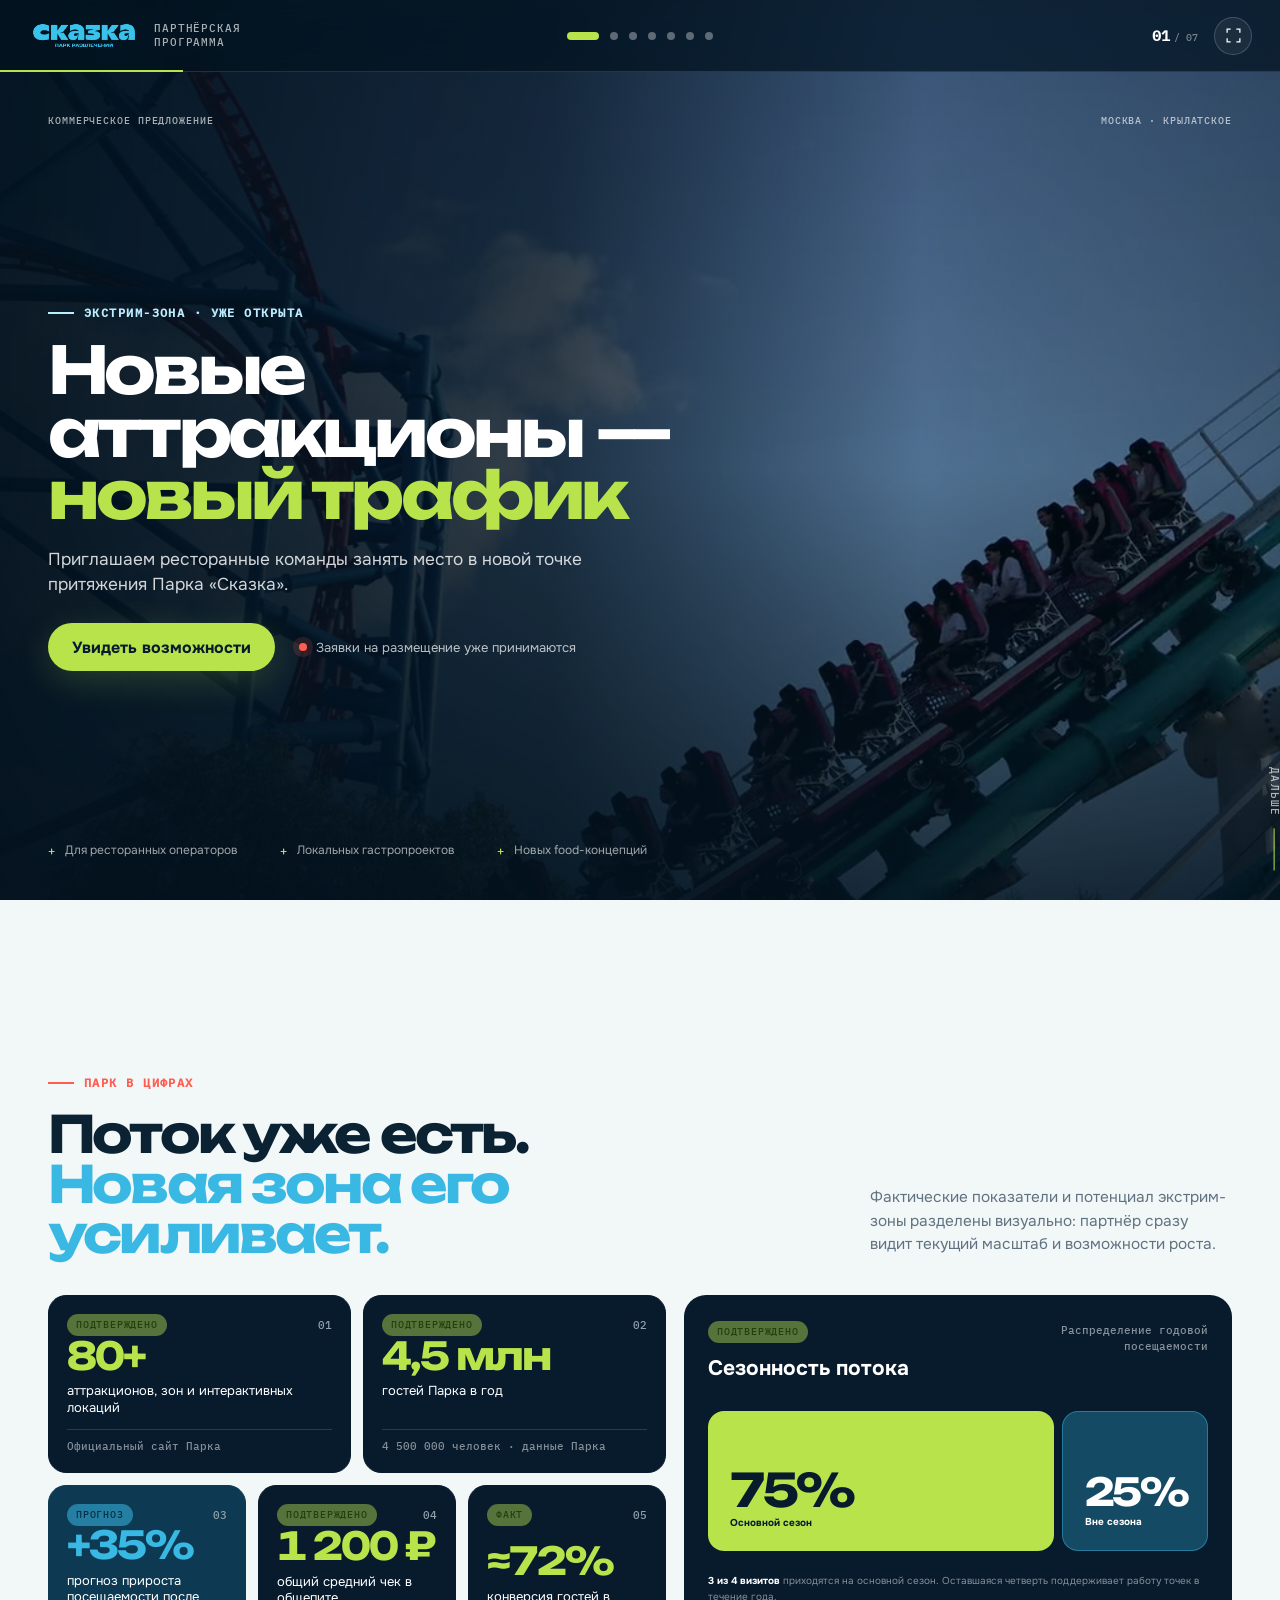
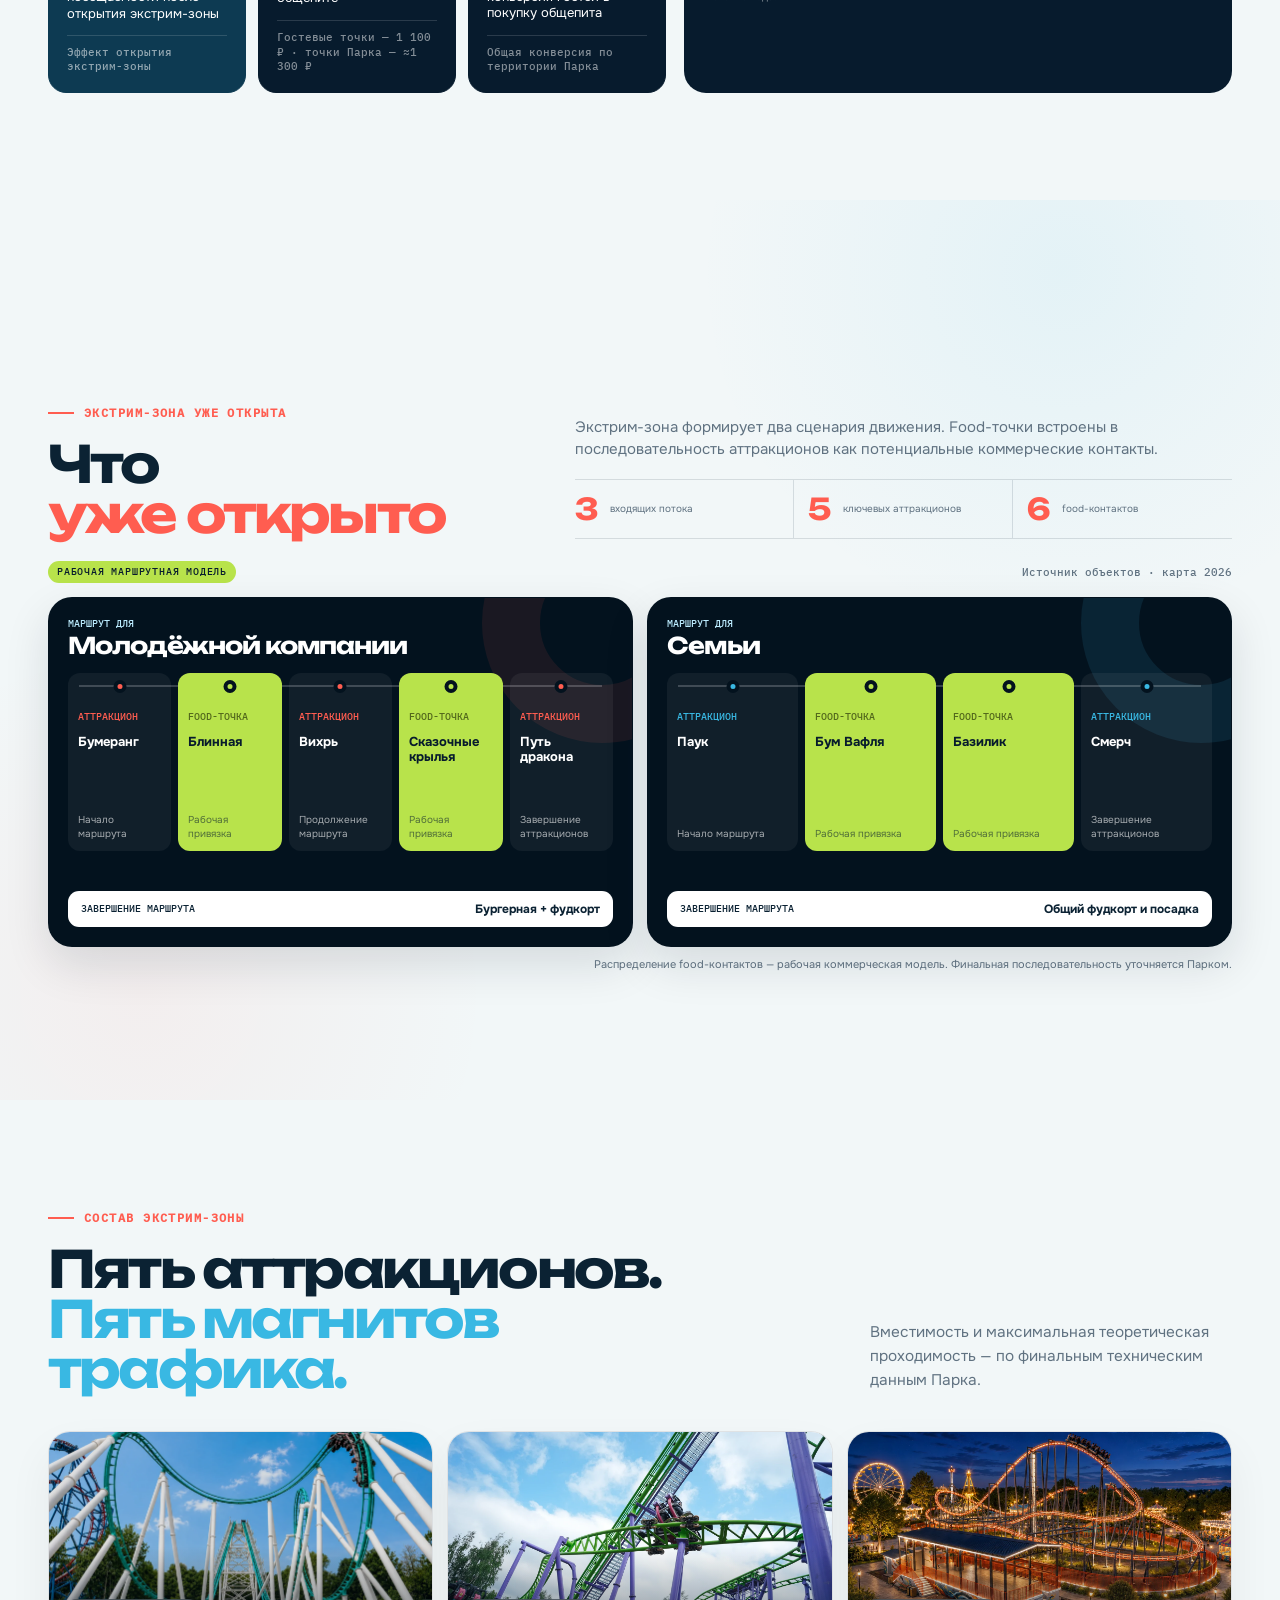
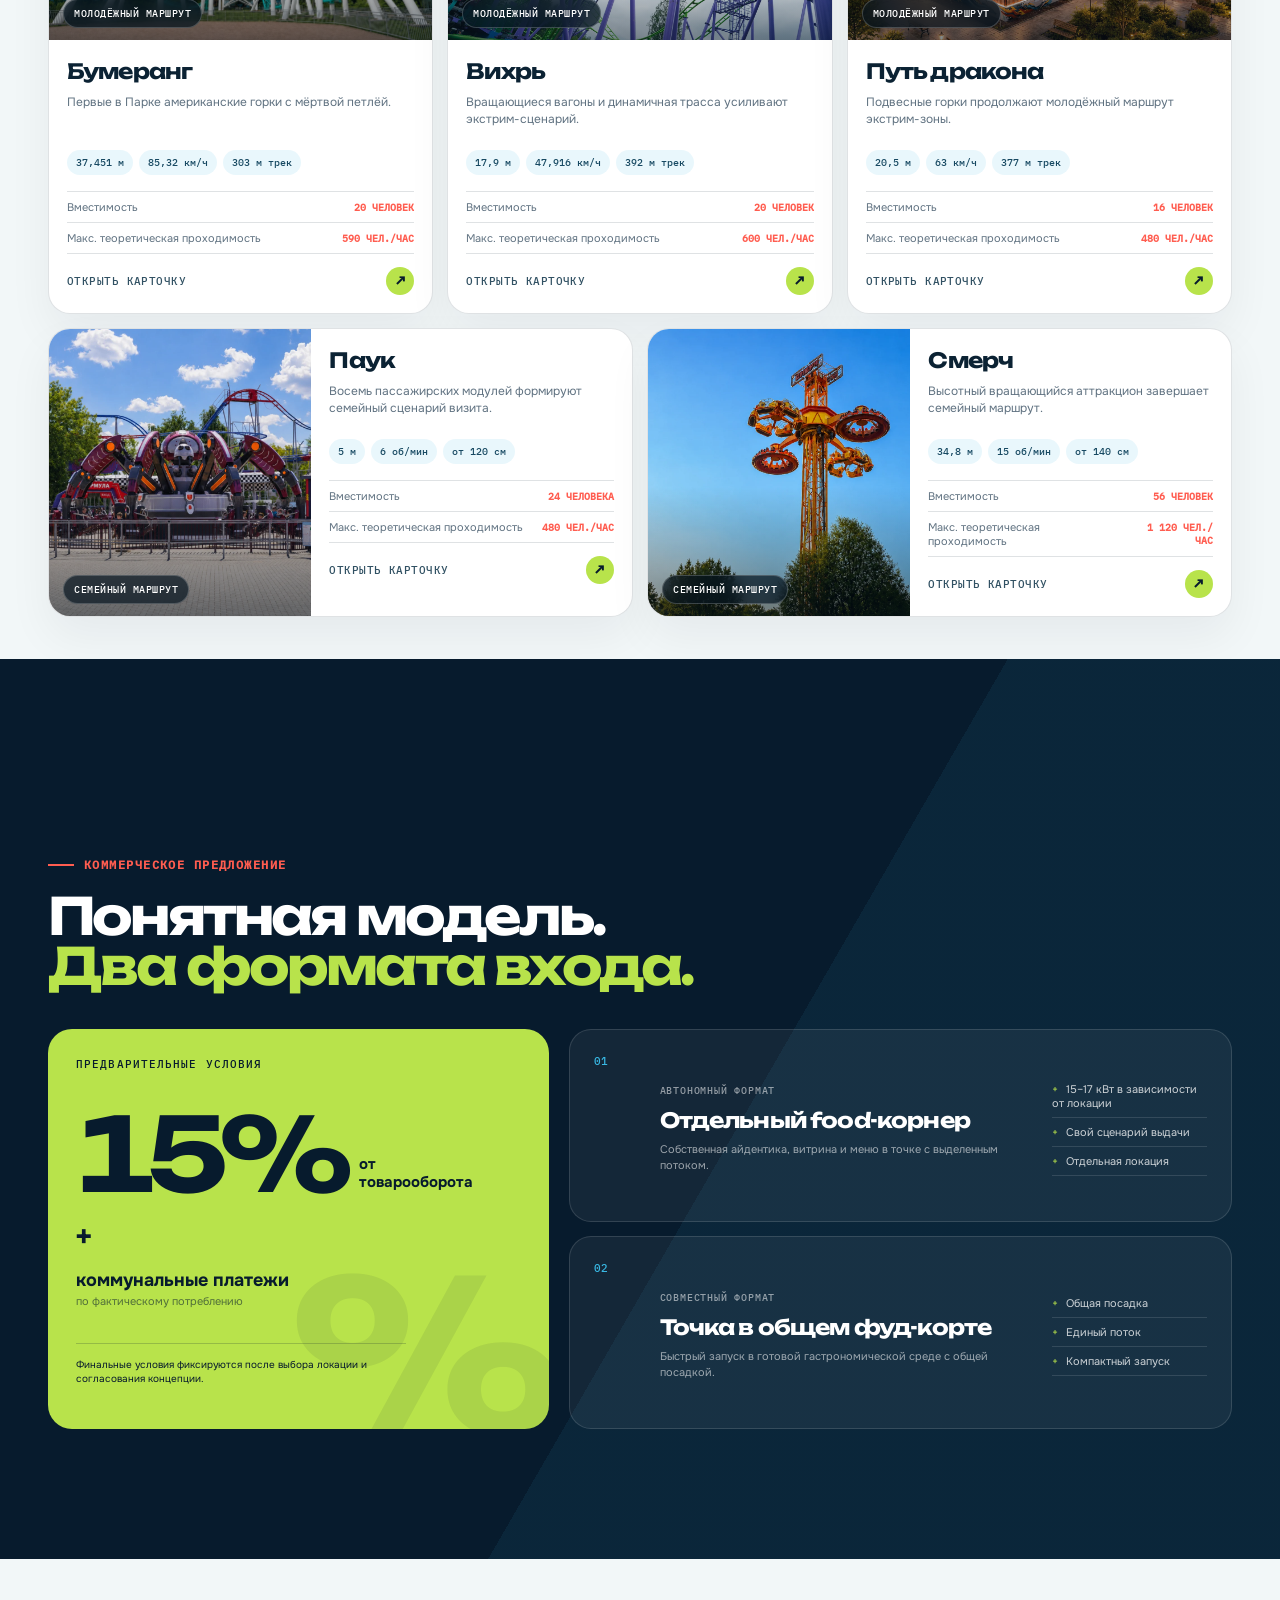
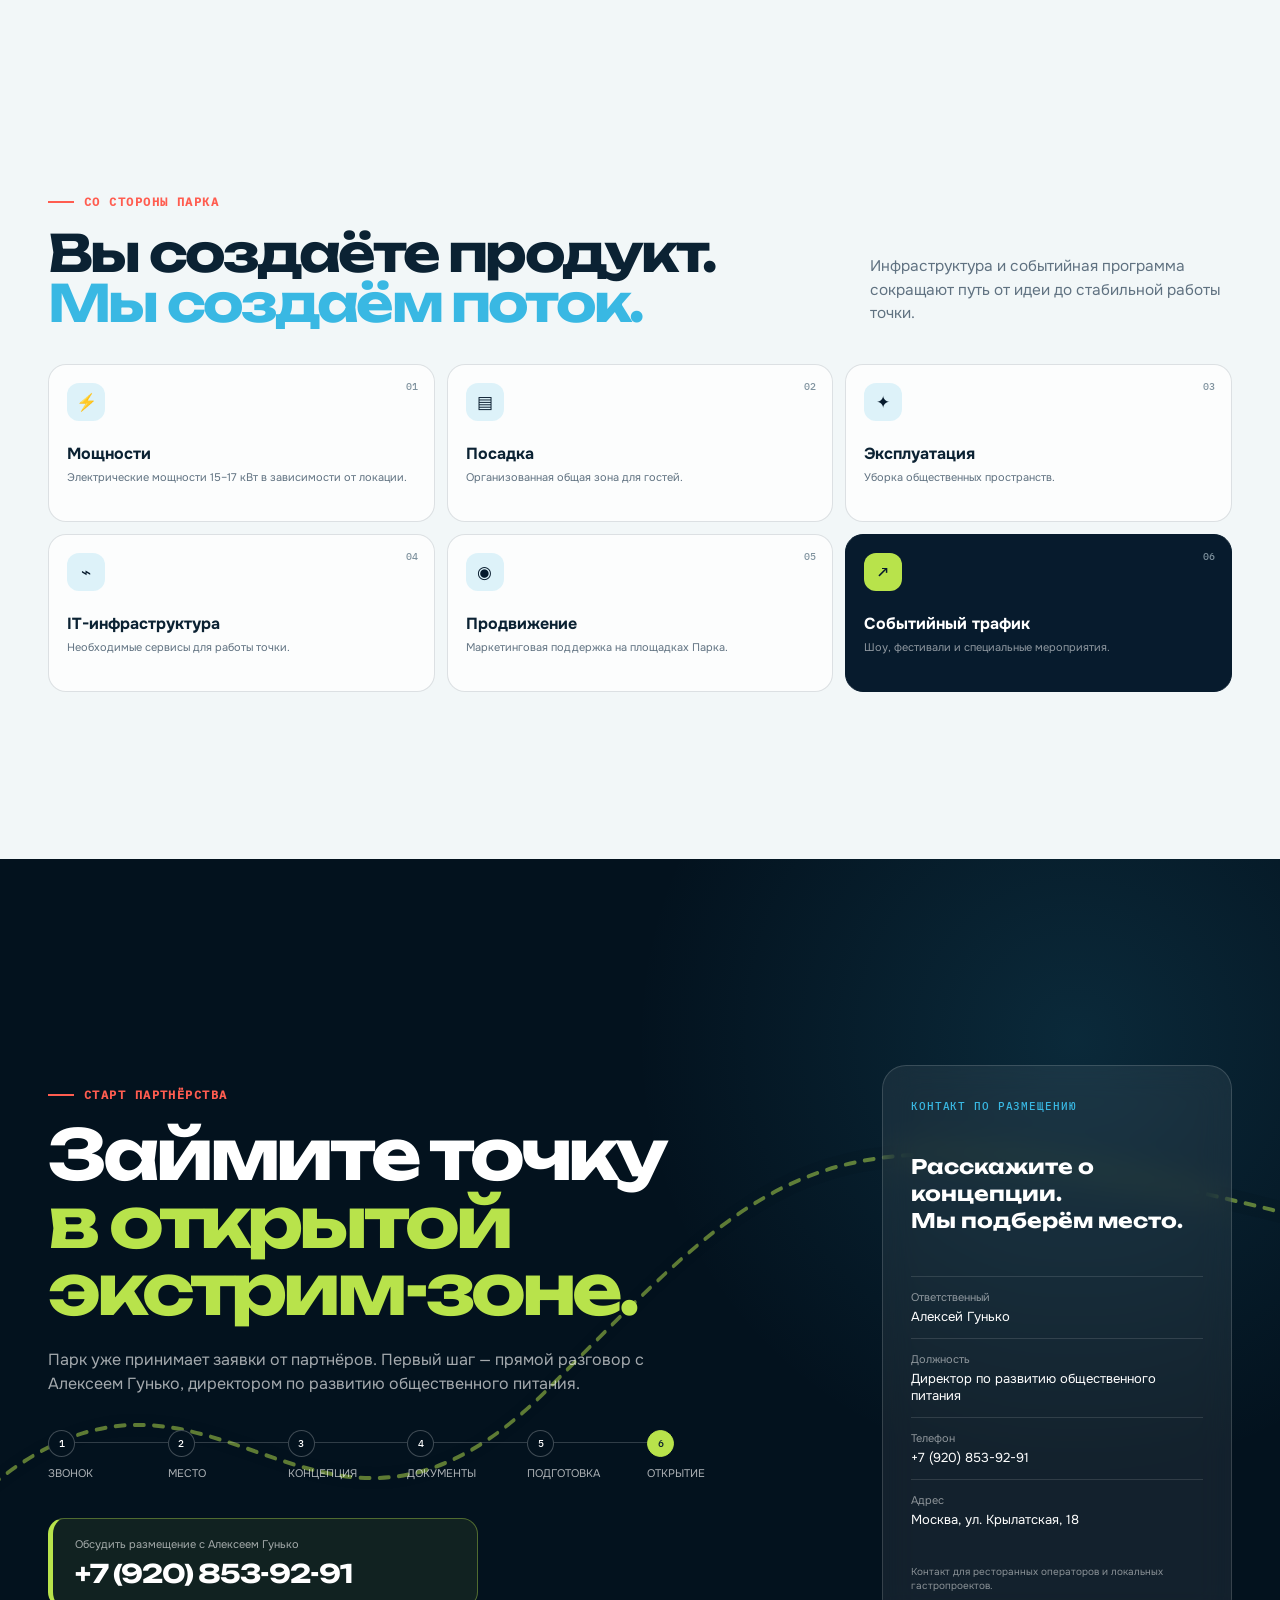
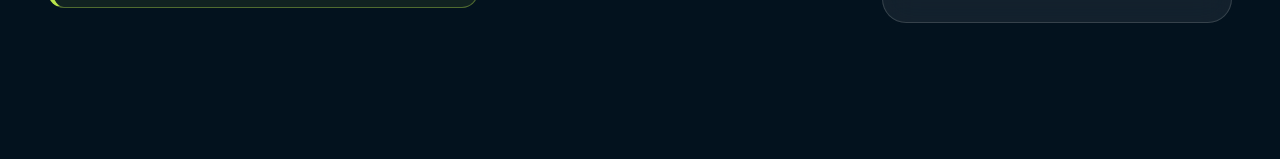
==== commit 18d0cc7c: "Add branded browser favicon set" ====
--- a/index.html
+++ b/index.html
@@ -21,7 +21,10 @@
   <meta name="twitter:description" content="Партнёрская программа Парка «Сказка» для гастрономических проектов.">
   <meta name="twitter:image" content="https://marketing.parkskazka.ru/skazka-gastro-partners/assets/images/og-gastro-partners.png">
   <title>Новые аттракционы — новый трафик | Парк «Сказка»</title>
-  <link rel="icon" href="assets/images/skazka-logo.png">
+  <link rel="icon" href="favicon.ico" sizes="any">
+  <link rel="icon" type="image/png" sizes="32x32" href="assets/images/favicon-32.png">
+  <link rel="icon" type="image/png" sizes="16x16" href="assets/images/favicon-16.png">
+  <link rel="apple-touch-icon" sizes="180x180" href="assets/images/apple-touch-icon.png">
   <link rel="manifest" href="site.webmanifest">
   <link rel="preload" href="assets/fonts/onest-regular.ttf" as="font" type="font/ttf" crossorigin>
   <link rel="preload" href="assets/fonts/unbounded-700.ttf" as="font" type="font/ttf" crossorigin>
